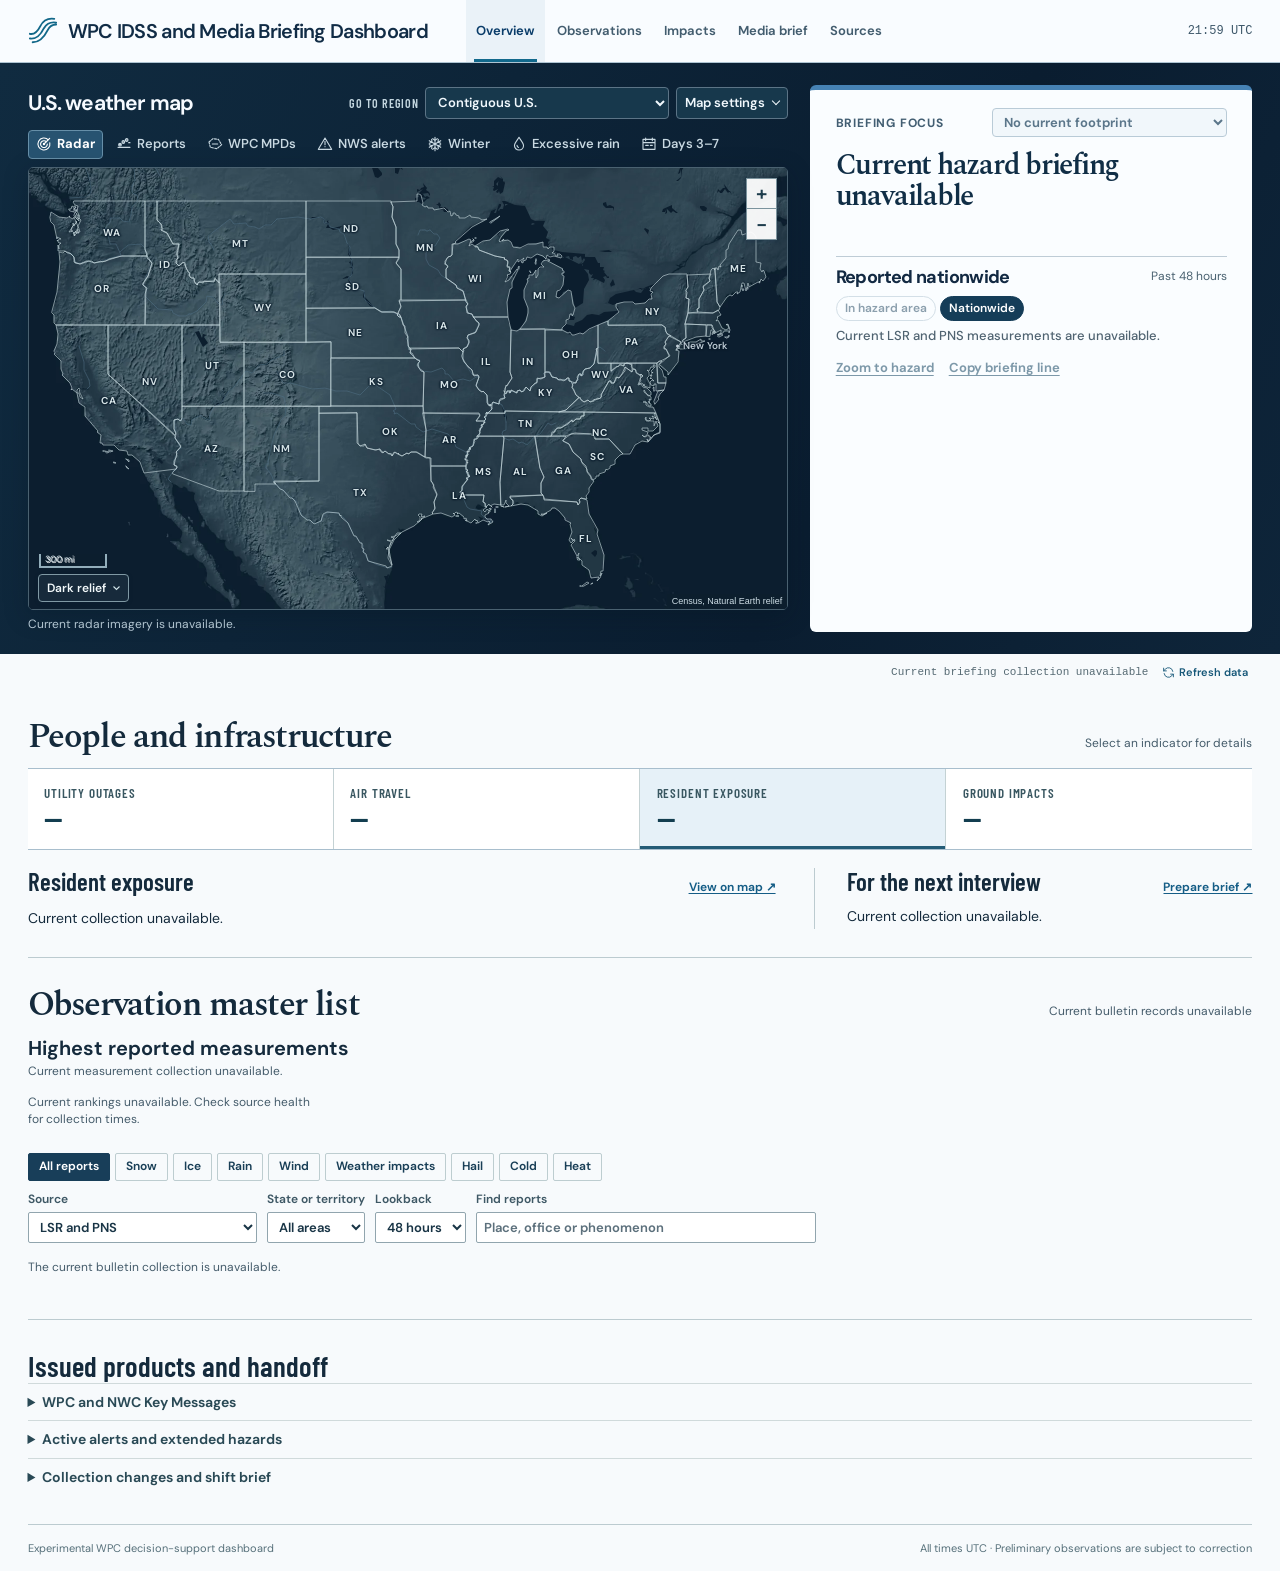
==== index.html @ 6676ca05 "Pair the hazard map with a source-linked population and observation briefing" ====
<!doctype html>
<html lang="en">
<head>
  <meta charset="utf-8">
  <meta name="viewport" content="width=device-width, initial-scale=1">
  <meta name="theme-color" content="#112b43">
  <meta name="description" content="Weather maps, measured extremes, resident exposure and public impacts for WPC decision support and media briefings.">
  <title>WPC IDSS and Media Briefing Dashboard</title>
  <link rel="icon" href="./assets/mark.svg" type="image/svg+xml">
  <link rel="stylesheet" href="./assets/leaflet/leaflet.css">
  <link rel="stylesheet" href="./assets/command-map.css">
  <link rel="stylesheet" href="./assets/outage-layer.css">
  <link rel="stylesheet" href="./assets/briefing.css">
  <link rel="stylesheet" href="./assets/focus-desk.css">
  <script defer src="./assets/leaflet/leaflet.js"></script>
  <script type="module" src="./assets/briefing.js"></script>
</head>
<body>
<a class="skip" href="#main">Skip to data</a>
<svg class="symbols" xmlns="http://www.w3.org/2000/svg" aria-hidden="true"><defs>
  <symbol id="i-mark" viewBox="0 0 32 32"><path d="M2 19c5 1 8-2 11-8 3-6 8-9 15-8M2 24c7 1 11-3 15-11 3-5 7-7 13-6M5 28c7 0 12-5 16-13 2-4 5-6 9-6"/></symbol>
  <symbol id="i-radar" viewBox="0 0 24 24"><path d="M18.5 5.9a9 9 0 1 0 2.2 4.3M15.7 8.8a5.1 5.1 0 1 0 1.3 3.3M12 12l8.5-8.5"/><circle cx="12" cy="12" r="1"/></symbol>
  <symbol id="i-observe" viewBox="0 0 24 24"><path d="M3 17h18M5 13h2m3-4h2m3-3h2m2 4h2"/><circle cx="6" cy="13" r="2"/><circle cx="11" cy="9" r="2"/><circle cx="16" cy="6" r="2"/></symbol>
  <symbol id="i-alert" viewBox="0 0 24 24"><path d="m12 3 10 17H2zM12 8v5m0 3h.01"/></symbol>
  <symbol id="i-mpd" viewBox="0 0 24 24"><path d="m3 9 6-5 8 1 5 8-7 6-10-2z" stroke-dasharray="3 2"/><path d="M8 12h8"/></symbol>
  <symbol id="i-snow" viewBox="0 0 24 24"><path d="M12 2v20M3.4 7l17.2 10M3.4 17 20.6 7m-12-3 3.4 3 3.4-3m-6.8 16 3.4-3 3.4 3M3.5 11l4.1-1.5L7 5m10 14-.6-4.5 4.1-1.5M7 19l.6-4.5L3.5 13M20.5 11l-4.1-1.5L17 5"/></symbol>
  <symbol id="i-rain" viewBox="0 0 24 24"><path d="M12 2c1.8 3.4 6.8 8.5 6.8 12.3a6.8 6.8 0 1 1-13.6 0C5.2 10.5 10.2 5.4 12 2zM9 14c0 1.6 1 2.8 2.4 3.2"/></symbol>
  <symbol id="i-ice" viewBox="0 0 24 24"><path d="m12 2 8 5v10l-8 5-8-5V7zM4 7l8 5 8-5m-8 5v10"/></symbol>
  <symbol id="i-hail" viewBox="0 0 24 24"><path d="m12 2 5 6-5 6-5-6zm-7 12 3 4-3 4-3-4zm12 0 3 4-3 4-3-4z"/></symbol>
  <symbol id="i-cold" viewBox="0 0 24 24"><path d="M10 4a2 2 0 0 1 4 0v10a5 5 0 1 1-4 0zm2 7v6m4-11h4"/></symbol>
  <symbol id="i-heat" viewBox="0 0 24 24"><circle cx="12" cy="12" r="4"/><path d="M12 2v3m0 14v3M2 12h3m14 0h3M5 5l2 2m10 10 2 2M5 19l2-2M17 7l2-2"/></symbol>
  <symbol id="i-wind" viewBox="0 0 24 24"><path d="M2 8h12a3 3 0 1 0-3-3M2 12h16a3 3 0 1 0 0-6M3 16h8a3 3 0 1 1-3 3"/></symbol>
  <symbol id="i-outlook" viewBox="0 0 24 24"><path d="M3 5h18v15H3zM7 3v4m10-4v4M3 10h18m-14 4h4m3 0h3"/></symbol>
  <symbol id="i-power" viewBox="0 0 24 24"><path d="m13.5 2-9 12h6l-1 8 10-13h-6z"/></symbol>
  <symbol id="i-plane" viewBox="0 0 24 24"><path d="m21 3-1-.1a3 3 0 0 0-2.3 1l-4.3 4.4-8-2.5-1.7 1.7 7.2 4.2-4.4 4.9-3.2-.6-1 1 4.6 2.2L9 23l1.1-1.1-.8-3.5 5.1-4.2 4.2 7.2 1.7-1.7-2.6-8.2 4.2-4.3c1.3-1.4 1.6-3.2-.9-4.2Z"/></symbol>
  <symbol id="i-people" viewBox="0 0 24 24"><circle cx="9" cy="7" r="3"/><path d="M2 20v-2a7 7 0 0 1 14 0v2m-1-15a3 3 0 0 1 0 6m3 3a5.5 5.5 0 0 1 4 5v1"/></symbol>
  <symbol id="i-ground" viewBox="0 0 24 24"><path d="M2 17q3-3 6 0t6 0q3-3 6 0m-18 4q3-3 6 0t6 0q3-3 6 0m-9-7V3h5m-5 4h3m-3 4h3"/></symbol>
  <symbol id="i-refresh" viewBox="0 0 24 24"><path d="M20 10a8 8 0 0 0-14-4L3 9m0-5v5h5M4 14a8 8 0 0 0 14 4l3-3m0 5v-5h-5"/></symbol>
  <symbol id="i-arrow" viewBox="0 0 24 24"><path d="M3 12h16m-6-6 6 6-6 6"/></symbol>
</defs></svg>
<header class="mast"><div class="mast-inner">
  <h1 class="brand"><a href="#board"><svg aria-hidden="true"><use href="#i-mark"/></svg><span>WPC IDSS and Media Briefing Dashboard</span></a></h1>
  <nav aria-label="Dashboard"><a href="#board" data-nav="board">Overview</a><a href="#observations" data-nav="observations">Observations</a><a href="#impacts" data-nav="impacts">Impacts</a><a href="#brief" data-nav="brief">Media brief</a><a href="#sources" data-nav="sources">Sources</a></nav>
  <span id="clock" class="utc-clock" aria-label="Current UTC time">UTC</span>
</div></header>
<main id="main" tabindex="-1">
<div id="board-view">
  <div class="map-spread" id="weather-spread">
    <section class="focus-intro" aria-labelledby="focus-headline">
      <div class="focus-toolbar"><label for="focus-product">Briefing focus</label><select id="focus-product" disabled><option>Loading hazards…</option></select></div>
      <h2 id="focus-headline">Loading the weather briefing…</h2>
      <div id="focus-population"></div>
      <div id="focus-states"></div>
      <p id="focus-glance"></p>
      <p id="focus-validity" hidden></p>
      <div class="focus-attribution"><span id="focus-source"></span><time id="focus-asof"></time></div>
    </section>
    <section class="atlas-column" id="map-stage" aria-labelledby="map-heading">
      <div class="map-toolbar"><h2 id="map-heading">U.S. weather map</h2>
        <div class="map-actions">
        <label class="region-field"><span>Go to region</span><select id="region"><option value="CONUS">Contiguous U.S.</option><option value="WEST">West</option><option value="CENTRAL">Central</option><option value="EAST">East</option><option value="AK">Alaska</option><option value="HI">Hawaiʻi</option><option value="PR">Puerto Rico</option></select></label>
          <details class="map-settings" id="map-settings"><summary>Map settings</summary><div class="map-settings-body">
            <div class="product-bar"><label for="product">Display</label><select id="product">
        <option value="radar">Weather radar reflectivity</option><option value="observations">NWS LSR and PNS reports</option><option value="mpd">WPC Mesoscale Precipitation Discussions</option><option value="alerts">NWS watches, warnings and advisories</option><option value="winter">Winter hazards and forecasts</option>
        <optgroup label="Excessive rainfall outlook"><option value="ero1">Day 1 excessive rainfall</option><option value="ero2">Day 2 excessive rainfall</option><option value="ero3">Day 3 excessive rainfall</option><option value="ero4">Day 4 excessive rainfall</option><option value="ero5">Day 5 excessive rainfall</option></optgroup>
        <option value="outlook">Days 3–7 hazards</option><optgroup label="Community impacts"><option value="power">Utility outages</option><option value="aviation">Air travel</option><option value="exposure">Residents exposed</option><option value="ground">Ground impacts and river flooding</option></optgroup>
      </select></div>
      <fieldset class="overlays"><legend>Overlays</legend>
        <label><input id="show-reports" type="checkbox" checked> Report locations</label>
        <label><input id="show-mpds" type="checkbox" checked> Active discussions</label>
        <label><input id="show-alerts" type="checkbox"> NWS alerts</label>
        <label><input id="show-radar" type="checkbox"> Reflectivity</label>
        <label><input id="show-counties" type="checkbox"> County lines</label>
      </fieldset>
          </div></details>
        </div>
      </div>
      <div class="map-products">
      <div class="layer-picks" role="group" aria-label="Weather map display">
        <button type="button" data-product="radar" aria-pressed="true"><svg><use href="#i-radar"/></svg>Radar</button>
        <button type="button" data-product="observations" aria-pressed="false"><svg><use href="#i-observe"/></svg>Reports</button>
        <button type="button" data-product="mpd" aria-pressed="false"><svg><use href="#i-mpd"/></svg>WPC MPDs</button>
        <button type="button" data-product="alerts" aria-pressed="false"><svg><use href="#i-alert"/></svg>NWS alerts</button>
        <button type="button" data-product="winter" aria-pressed="false"><svg><use href="#i-snow"/></svg>Winter</button>
        <button type="button" data-product="ero1" aria-pressed="false"><svg><use href="#i-rain"/></svg>Excessive rain</button>
        <button type="button" data-product="outlook" aria-pressed="false"><svg><use href="#i-outlook"/></svg>Days 3–7</button>
      </div>
      </div>
      <label id="power-control" class="subcontrol" hidden>Outage geography<select id="map-power-level"><option value="auto">Auto · states to counties</option><option value="state">States</option><option value="county">Counties</option></select></label>
      <label id="winter-control" class="subcontrol" hidden>Winter product<select id="winter-layer"></select></label>
      <label id="observation-control" class="subcontrol" hidden>Report type<select id="map-observation"><option value="all">All reports</option><option value="snow">Snow</option><option value="ice">Ice accretion</option><option value="rain">Rain</option><option value="wind">Wind</option><option value="effect">Weather impacts</option><option value="hail">Hail</option><option value="cold">Cold</option><option value="heat">Heat</option></select></label>
      <div class="map-frame"><div id="atlas" class="geo-map" aria-label="Interactive weather and impact map"></div><div class="map-zoom" role="group" aria-label="Map zoom"><button type="button" id="zoom-in" aria-label="Zoom in">+</button><button type="button" id="zoom-out" aria-label="Zoom out">−</button></div></div>
      <div class="map-reading"><span id="map-focus-key" hidden></span><span id="map-phase" role="status"></span></div>
      <div id="radar-controls" class="subcontrol" hidden><label for="radar-frame">Radar time</label><select id="radar-frame"></select><button type="button" id="radar-loop" aria-pressed="false">Play loop</button></div>
      <div id="map-legend" class="legend" aria-label="Map legend"></div><p id="map-foot" class="map-foot">Loading geographic layers…</p>
      <div id="map-notice" class="map-notice" role="status"></div>
      <div id="map-detail" class="map-detail" hidden></div>
    </section>
    <section class="focus-observed" aria-labelledby="focus-evidence-title">
      <div class="focus-report-heading"><h3 id="focus-evidence-title">Measured weather</h3><span id="focus-window">Past 48 hours</span></div>
      <div class="focus-scopes" role="group" aria-label="Geographic scope of measured reports">
        <button type="button" data-focus-scope="local" aria-pressed="true">In hazard area</button>
        <button type="button" data-focus-scope="national" aria-pressed="false">Nationwide</button>
      </div>
      <p id="focus-report-note" class="focus-report-note"></p>
      <div id="focus-reports"><p>Loading observations…</p></div>
      <div class="focus-actions"><button type="button" id="focus-fit" disabled>Zoom to hazard</button><button type="button" id="focus-copy" disabled>Copy briefing line</button></div>
      <p id="focus-feedback" role="status"></p>
    </section>
  </div>
  <div class="collection-line"><span id="sync-status" role="status">Loading collection</span><button type="button" id="refresh"><svg aria-hidden="true"><use href="#i-refresh"/></svg>Refresh data</button></div>
  <section class="paper" id="impacts" aria-labelledby="impact-heading">
    <div class="section-title big-title"><h2 id="impact-heading">People and infrastructure</h2><span class="caption">Select an indicator for details</span></div>
    <div id="impact-metrics" class="impact-wire" aria-label="Public impact indicators">
      <button type="button" class="metric" data-impact-layer="power"><span class="metric-label">Utility outages</span><strong>—</strong></button>
      <button type="button" class="metric" data-impact-layer="aviation"><span class="metric-label">Air travel</span><strong>—</strong></button>
      <button type="button" class="metric" data-impact-layer="exposure"><span class="metric-label">Resident exposure</span><strong>—</strong></button>
      <button type="button" class="metric" data-impact-layer="ground"><span class="metric-label">Ground impacts</span><strong>—</strong></button>
    </div>
    <div class="impact-spread">
      <div class="impact-detail">
        <section data-impact-pane="exposure"><div class="subhead"><h3>Resident exposure</h3><button data-map-product="exposure" type="button">View on map ↗</button></div><div id="exposure-panel"></div></section>
        <section data-impact-pane="power" hidden><div class="subhead"><h3>Utility outages</h3><button data-map-product="power" type="button">View on map ↗</button></div><div id="power-panel"></div></section>
        <section data-impact-pane="aviation" hidden><div class="subhead"><h3>Aviation disruption</h3><button data-map-product="aviation" type="button">View on map ↗</button></div><div id="aviation-panel"></div></section>
        <section data-impact-pane="ground" hidden><div class="subhead"><h3>Ground impacts and river observations</h3><button data-map-product="ground" type="button">View on map ↗</button></div><div id="ground-panel"></div></section>
      </div>
      <aside class="briefing-notes"><div class="subhead"><h3>For the next interview</h3><a href="#brief">Prepare brief ↗</a></div><div id="priorities"></div></aside>
    </div>
  </section>
  <section class="paper" id="observations" aria-labelledby="report-heading">
    <div class="section-title big-title"><h2 id="report-heading">Observation master list</h2><span id="report-summary" class="caption"></span></div>
    <aside class="measures" aria-labelledby="measure-heading">
      <div class="section-title"><h3 id="measure-heading">Highest reported measurements</h3></div>
      <p id="measure-caption" class="caption">Largest reported amounts, past 48 hours.</p>
      <div id="measure-graphics"><p class="empty">Loading NWS observations…</p></div>
    </aside>
    <div id="hazard-tabs" class="hazard-tabs" role="group" aria-label="Filter reports by hazard"></div>
    <div class="report-filters"><label>Source<select id="report-source"><option value="">LSR and PNS</option><option value="LSR">Local Storm Reports</option><option value="PNS">Public Information Statements</option></select></label><label>State or territory<select id="report-state"><option value="">All areas</option></select></label><label>Lookback<select id="report-hours"><option value="6">6 hours</option><option value="12">12 hours</option><option value="24">24 hours</option><option value="48" selected>48 hours</option></select></label><label>Find reports<input type="search" id="report-search" placeholder="Place, office or phenomenon"></label></div>
    <section class="report-timing" id="report-timing" aria-label="Reports by observation time" hidden></section>
    <div id="report-table"></div><div class="pager" id="report-pager"></div>
  </section>
  <section class="paper issued" aria-labelledby="issued-heading"><div class="section-title small-title"><h2 id="issued-heading">Issued products and handoff</h2></div>
    <details><summary>WPC and NWC Key Messages</summary><div id="messages-panel" class="bulletins"></div></details>
    <details><summary>Active alerts and extended hazards</summary><label class="catalog-search">Find an issued product<input type="search" id="catalog-search" placeholder="Hazard, state or forecast office"></label><div id="catalog"></div><div class="pager" id="catalog-pager"></div></details>
    <details><summary>Collection changes and shift brief</summary><div id="changes" class="bulletins"></div></details>
  </section>
</div>
<section id="brief-view" class="paper standalone" hidden>
  <div class="section-title big-title"><div><h2>Media brief</h2><p class="caption">A source-linked draft for your area and reporting window.</p></div><div class="actions"><button id="copy" type="button">Copy brief</button><button id="print" type="button" class="solid">Print / PDF</button></div></div>
  <div class="brief-layout"><form id="brief-form"><h3>Brief settings</h3>
    <label>Title<input id="brief-name" maxlength="110" placeholder="National weather briefing"></label><label>States or territories<input id="brief-states" placeholder="All areas, or CA, OR, WA"></label><label>Forecast offices<input id="brief-wfos" placeholder="All offices, or MTR, LOX"></label>
    <label>Hazard<select id="brief-family"><option value="">All hazards</option><option value="flood">Flooding and heavy rain</option><option value="coastal">Coastal hazards</option><option value="winter">Winter weather</option><option value="wind">Wind</option><option value="severe">Severe storms</option><option value="heat">Heat</option><option value="cold">Cold</option><option value="fire">Fire weather</option><option value="tropical">Tropical weather</option><option value="marine">Marine</option><option value="other">Other hazards</option></select></label>
    <label>Population footprint<select id="brief-footprint"><option value="">Automatic for this hazard</option></select></label><label id="brief-band-field" hidden>Risk category<select id="brief-band"></select></label><label>Report lookback (hours)<select id="brief-hours"><option>6</option><option>12</option><option selected>24</option><option>36</option><option>48</option><option>72</option></select></label>
    <button type="submit" class="solid">Generate brief</button><p id="form-error" role="alert"></p>
  </form><article id="brief-output" aria-label="Generated media brief"></article></div><p id="copy-note" role="status"></p>
</section>
<section id="sources-view" class="paper standalone" hidden>
  <div class="section-title big-title"><div><h2>Source health</h2><p class="caption">Compare the time of the product or observation with the collection time.</p></div></div>
  <h3>Maps and observations</h3><div id="weather-source-rows"></div><h3>Public impacts</h3><div id="impact-source-rows"></div><h3>Forecasts and alerts</h3><div id="sources-table"></div><div id="pop-source"></div>
  <p class="reference-links"><a href="https://www.weather.gov/help-map/" rel="noopener" target="_blank">NWS alert color key</a> · <a href="https://www.wpc.ncep.noaa.gov/" rel="noopener" target="_blank">Weather Prediction Center</a> · <a href="https://www.weather.gov/owp/operations" rel="noopener" target="_blank">National Water Center</a></p>
</section>
</main>
<footer><span>Experimental WPC decision-support dashboard</span><span>All times UTC · Preliminary observations are subject to correction</span></footer>
<noscript>This briefing dashboard requires JavaScript. Official forecasts are available at weather.gov and wpc.ncep.noaa.gov.</noscript>
</body></html>
---- assets/leaflet/leaflet.css ----
/* required styles */

.leaflet-pane,
.leaflet-tile,
.leaflet-marker-icon,
.leaflet-marker-shadow,
.leaflet-tile-container,
.leaflet-pane > svg,
.leaflet-pane > canvas,
.leaflet-zoom-box,
.leaflet-image-layer,
.leaflet-layer {
	position: absolute;
	left: 0;
	top: 0;
	}
.leaflet-container {
	overflow: hidden;
	}
.leaflet-tile,
.leaflet-marker-icon,
.leaflet-marker-shadow {
	-webkit-user-select: none;
	   -moz-user-select: none;
	        user-select: none;
	  -webkit-user-drag: none;
	}
/* Prevents IE11 from highlighting tiles in blue */
.leaflet-tile::selection {
	background: transparent;
}
/* Safari renders non-retina tile on retina better with this, but Chrome is worse */
.leaflet-safari .leaflet-tile {
	image-rendering: -webkit-optimize-contrast;
	}
/* hack that prevents hw layers "stretching" when loading new tiles */
.leaflet-safari .leaflet-tile-container {
	width: 1600px;
	height: 1600px;
	-webkit-transform-origin: 0 0;
	}
.leaflet-marker-icon,
.leaflet-marker-shadow {
	display: block;
	}
/* .leaflet-container svg: reset svg max-width decleration shipped in Joomla! (joomla.org) 3.x */
/* .leaflet-container img: map is broken in FF if you have max-width: 100% on tiles */
.leaflet-container .leaflet-overlay-pane svg {
	max-width: none !important;
	max-height: none !important;
	}
.leaflet-container .leaflet-marker-pane img,
.leaflet-container .leaflet-shadow-pane img,
.leaflet-container .leaflet-tile-pane img,
.leaflet-container img.leaflet-image-layer,
.leaflet-container .leaflet-tile {
	max-width: none !important;
	max-height: none !important;
	width: auto;
	padding: 0;
	}

.leaflet-container img.leaflet-tile {
	/* See: https://bugs.chromium.org/p/chromium/issues/detail?id=600120 */
	mix-blend-mode: plus-lighter;
}

.leaflet-container.leaflet-touch-zoom {
	-ms-touch-action: pan-x pan-y;
	touch-action: pan-x pan-y;
	}
.leaflet-container.leaflet-touch-drag {
	-ms-touch-action: pinch-zoom;
	/* Fallback for FF which doesn't support pinch-zoom */
	touch-action: none;
	touch-action: pinch-zoom;
}
.leaflet-container.leaflet-touch-drag.leaflet-touch-zoom {
	-ms-touch-action: none;
	touch-action: none;
}
.leaflet-container {
	-webkit-tap-highlight-color: transparent;
}
.leaflet-container a {
	-webkit-tap-highlight-color: rgba(51, 181, 229, 0.4);
}
.leaflet-tile {
	filter: inherit;
	visibility: hidden;
	}
.leaflet-tile-loaded {
	visibility: inherit;
	}
.leaflet-zoom-box {
	width: 0;
	height: 0;
	-moz-box-sizing: border-box;
	     box-sizing: border-box;
	z-index: 800;
	}
/* workaround for https://bugzilla.mozilla.org/show_bug.cgi?id=888319 */
.leaflet-overlay-pane svg {
	-moz-user-select: none;
	}

.leaflet-pane         { z-index: 400; }

.leaflet-tile-pane    { z-index: 200; }
.leaflet-overlay-pane { z-index: 400; }
.leaflet-shadow-pane  { z-index: 500; }
.leaflet-marker-pane  { z-index: 600; }
.leaflet-tooltip-pane   { z-index: 650; }
.leaflet-popup-pane   { z-index: 700; }

.leaflet-map-pane canvas { z-index: 100; }
.leaflet-map-pane svg    { z-index: 200; }

.leaflet-vml-shape {
	width: 1px;
	height: 1px;
	}
.lvml {
	behavior: url(#default#VML);
	display: inline-block;
	position: absolute;
	}


/* control positioning */

.leaflet-control {
	position: relative;
	z-index: 800;
	pointer-events: visiblePainted; /* IE 9-10 doesn't have auto */
	pointer-events: auto;
	}
.leaflet-top,
.leaflet-bottom {
	position: absolute;
	z-index: 1000;
	pointer-events: none;
	}
.leaflet-top {
	top: 0;
	}
.leaflet-right {
	right: 0;
	}
.leaflet-bottom {
	bottom: 0;
	}
.leaflet-left {
	left: 0;
	}
.leaflet-control {
	float: left;
	clear: both;
	}
.leaflet-right .leaflet-control {
	float: right;
	}
.leaflet-top .leaflet-control {
	margin-top: 10px;
	}
.leaflet-bottom .leaflet-control {
	margin-bottom: 10px;
	}
.leaflet-left .leaflet-control {
	margin-left: 10px;
	}
.leaflet-right .leaflet-control {
	margin-right: 10px;
	}


/* zoom and fade animations */

.leaflet-fade-anim .leaflet-popup {
	opacity: 0;
	-webkit-transition: opacity 0.2s linear;
	   -moz-transition: opacity 0.2s linear;
	        transition: opacity 0.2s linear;
	}
.leaflet-fade-anim .leaflet-map-pane .leaflet-popup {
	opacity: 1;
	}
.leaflet-zoom-animated {
	-webkit-transform-origin: 0 0;
	    -ms-transform-origin: 0 0;
	        transform-origin: 0 0;
	}
svg.leaflet-zoom-animated {
	will-change: transform;
}

.leaflet-zoom-anim .leaflet-zoom-animated {
	-webkit-transition: -webkit-transform 0.25s cubic-bezier(0,0,0.25,1);
	   -moz-transition:    -moz-transform 0.25s cubic-bezier(0,0,0.25,1);
	        transition:         transform 0.25s cubic-bezier(0,0,0.25,1);
	}
.leaflet-zoom-anim .leaflet-tile,
.leaflet-pan-anim .leaflet-tile {
	-webkit-transition: none;
	   -moz-transition: none;
	        transition: none;
	}

.leaflet-zoom-anim .leaflet-zoom-hide {
	visibility: hidden;
	}


/* cursors */

.leaflet-interactive {
	cursor: pointer;
	}
.leaflet-grab {
	cursor: -webkit-grab;
	cursor:    -moz-grab;
	cursor:         grab;
	}
.leaflet-crosshair,
.leaflet-crosshair .leaflet-interactive {
	cursor: crosshair;
	}
.leaflet-popup-pane,
.leaflet-control {
	cursor: auto;
	}
.leaflet-dragging .leaflet-grab,
.leaflet-dragging .leaflet-grab .leaflet-interactive,
.leaflet-dragging .leaflet-marker-draggable {
	cursor: move;
	cursor: -webkit-grabbing;
	cursor:    -moz-grabbing;
	cursor:         grabbing;
	}

/* marker & overlays interactivity */
.leaflet-marker-icon,
.leaflet-marker-shadow,
.leaflet-image-layer,
.leaflet-pane > svg path,
.leaflet-tile-container {
	pointer-events: none;
	}

.leaflet-marker-icon.leaflet-interactive,
.leaflet-image-layer.leaflet-interactive,
.leaflet-pane > svg path.leaflet-interactive,
svg.leaflet-image-layer.leaflet-interactive path {
	pointer-events: visiblePainted; /* IE 9-10 doesn't have auto */
	pointer-events: auto;
	}

/* visual tweaks */

.leaflet-container {
	background: #ddd;
	outline-offset: 1px;
	}
.leaflet-container a {
	color: #0078A8;
	}
.leaflet-zoom-box {
	border: 2px dotted #38f;
	background: rgba(255,255,255,0.5);
	}


/* general typography */
.leaflet-container {
	font-family: "Helvetica Neue", Arial, Helvetica, sans-serif;
	font-size: 12px;
	font-size: 0.75rem;
	line-height: 1.5;
	}


/* general toolbar styles */

.leaflet-bar {
	box-shadow: 0 1px 5px rgba(0,0,0,0.65);
	border-radius: 4px;
	}
.leaflet-bar a {
	background-color: #fff;
	border-bottom: 1px solid #ccc;
	width: 26px;
	height: 26px;
	line-height: 26px;
	display: block;
	text-align: center;
	text-decoration: none;
	color: black;
	}
.leaflet-bar a,
.leaflet-control-layers-toggle {
	background-position: 50% 50%;
	background-repeat: no-repeat;
	display: block;
	}
.leaflet-bar a:hover,
.leaflet-bar a:focus {
	background-color: #f4f4f4;
	}
.leaflet-bar a:first-child {
	border-top-left-radius: 4px;
	border-top-right-radius: 4px;
	}
.leaflet-bar a:last-child {
	border-bottom-left-radius: 4px;
	border-bottom-right-radius: 4px;
	border-bottom: none;
	}
.leaflet-bar a.leaflet-disabled {
	cursor: default;
	background-color: #f4f4f4;
	color: #bbb;
	}

.leaflet-touch .leaflet-bar a {
	width: 30px;
	height: 30px;
	line-height: 30px;
	}
.leaflet-touch .leaflet-bar a:first-child {
	border-top-left-radius: 2px;
	border-top-right-radius: 2px;
	}
.leaflet-touch .leaflet-bar a:last-child {
	border-bottom-left-radius: 2px;
	border-bottom-right-radius: 2px;
	}

/* zoom control */

.leaflet-control-zoom-in,
.leaflet-control-zoom-out {
	font: bold 18px 'Lucida Console', Monaco, monospace;
	text-indent: 1px;
	}

.leaflet-touch .leaflet-control-zoom-in, .leaflet-touch .leaflet-control-zoom-out  {
	font-size: 22px;
	}


/* layers control */

.leaflet-control-layers {
	box-shadow: 0 1px 5px rgba(0,0,0,0.4);
	background: #fff;
	border-radius: 5px;
	}
.leaflet-control-layers-toggle {
	background-image: url(images/layers.png);
	width: 36px;
	height: 36px;
	}
.leaflet-retina .leaflet-control-layers-toggle {
	background-image: url(images/layers-2x.png);
	background-size: 26px 26px;
	}
.leaflet-touch .leaflet-control-layers-toggle {
	width: 44px;
	height: 44px;
	}
.leaflet-control-layers .leaflet-control-layers-list,
.leaflet-control-layers-expanded .leaflet-control-layers-toggle {
	display: none;
	}
.leaflet-control-layers-expanded .leaflet-control-layers-list {
	display: block;
	position: relative;
	}
.leaflet-control-layers-expanded {
	padding: 6px 10px 6px 6px;
	color: #333;
	background: #fff;
	}
.leaflet-control-layers-scrollbar {
	overflow-y: scroll;
	overflow-x: hidden;
	padding-right: 5px;
	}
.leaflet-control-layers-selector {
	margin-top: 2px;
	position: relative;
	top: 1px;
	}
.leaflet-control-layers label {
	display: block;
	font-size: 13px;
	font-size: 1.08333em;
	}
.leaflet-control-layers-separator {
	height: 0;
	border-top: 1px solid #ddd;
	margin: 5px -10px 5px -6px;
	}

/* Default icon URLs */
.leaflet-default-icon-path { /* used only in path-guessing heuristic, see L.Icon.Default */
	background-image: url(images/marker-icon.png);
	}


/* attribution and scale controls */

.leaflet-container .leaflet-control-attribution {
	background: #fff;
	background: rgba(255, 255, 255, 0.8);
	margin: 0;
	}
.leaflet-control-attribution,
.leaflet-control-scale-line {
	padding: 0 5px;
	color: #333;
	line-height: 1.4;
	}
.leaflet-control-attribution a {
	text-decoration: none;
	}
.leaflet-control-attribution a:hover,
.leaflet-control-attribution a:focus {
	text-decoration: underline;
	}
.leaflet-attribution-flag {
	display: inline !important;
	vertical-align: baseline !important;
	width: 1em;
	height: 0.6669em;
	}
.leaflet-left .leaflet-control-scale {
	margin-left: 5px;
	}
.leaflet-bottom .leaflet-control-scale {
	margin-bottom: 5px;
	}
.leaflet-control-scale-line {
	border: 2px solid #777;
	border-top: none;
	line-height: 1.1;
	padding: 2px 5px 1px;
	white-space: nowrap;
	-moz-box-sizing: border-box;
	     box-sizing: border-box;
	background: rgba(255, 255, 255, 0.8);
	text-shadow: 1px 1px #fff;
	}
.leaflet-control-scale-line:not(:first-child) {
	border-top: 2px solid #777;
	border-bottom: none;
	margin-top: -2px;
	}
.leaflet-control-scale-line:not(:first-child):not(:last-child) {
	border-bottom: 2px solid #777;
	}

.leaflet-touch .leaflet-control-attribution,
.leaflet-touch .leaflet-control-layers,
.leaflet-touch .leaflet-bar {
	box-shadow: none;
	}
.leaflet-touch .leaflet-control-layers,
.leaflet-touch .leaflet-bar {
	border: 2px solid rgba(0,0,0,0.2);
	background-clip: padding-box;
	}


/* popup */

.leaflet-popup {
	position: absolute;
	text-align: center;
	margin-bottom: 20px;
	}
.leaflet-popup-content-wrapper {
	padding: 1px;
	text-align: left;
	border-radius: 12px;
	}
.leaflet-popup-content {
	margin: 13px 24px 13px 20px;
	line-height: 1.3;
	font-size: 13px;
	font-size: 1.08333em;
	min-height: 1px;
	}
.leaflet-popup-content p {
	margin: 17px 0;
	margin: 1.3em 0;
	}
.leaflet-popup-tip-container {
	width: 40px;
	height: 20px;
	position: absolute;
	left: 50%;
	margin-top: -1px;
	margin-left: -20px;
	overflow: hidden;
	pointer-events: none;
	}
.leaflet-popup-tip {
	width: 17px;
	height: 17px;
	padding: 1px;

	margin: -10px auto 0;
	pointer-events: auto;

	-webkit-transform: rotate(45deg);
	   -moz-transform: rotate(45deg);
	    -ms-transform: rotate(45deg);
	        transform: rotate(45deg);
	}
.leaflet-popup-content-wrapper,
.leaflet-popup-tip {
	background: white;
	color: #333;
	box-shadow: 0 3px 14px rgba(0,0,0,0.4);
	}
.leaflet-container a.leaflet-popup-close-button {
	position: absolute;
	top: 0;
	right: 0;
	border: none;
	text-align: center;
	width: 24px;
	height: 24px;
	font: 16px/24px Tahoma, Verdana, sans-serif;
	color: #757575;
	text-decoration: none;
	background: transparent;
	}
.leaflet-container a.leaflet-popup-close-button:hover,
.leaflet-container a.leaflet-popup-close-button:focus {
	color: #585858;
	}
.leaflet-popup-scrolled {
	overflow: auto;
	}

.leaflet-oldie .leaflet-popup-content-wrapper {
	-ms-zoom: 1;
	}
.leaflet-oldie .leaflet-popup-tip {
	width: 24px;
	margin: 0 auto;

	-ms-filter: "progid:DXImageTransform.Microsoft.Matrix(M11=0.70710678, M12=0.70710678, M21=-0.70710678, M22=0.70710678)";
	filter: progid:DXImageTransform.Microsoft.Matrix(M11=0.70710678, M12=0.70710678, M21=-0.70710678, M22=0.70710678);
	}

.leaflet-oldie .leaflet-control-zoom,
.leaflet-oldie .leaflet-control-layers,
.leaflet-oldie .leaflet-popup-content-wrapper,
.leaflet-oldie .leaflet-popup-tip {
	border: 1px solid #999;
	}


/* div icon */

.leaflet-div-icon {
	background: #fff;
	border: 1px solid #666;
	}


/* Tooltip */
/* Base styles for the element that has a tooltip */
.leaflet-tooltip {
	position: absolute;
	padding: 6px;
	background-color: #fff;
	border: 1px solid #fff;
	border-radius: 3px;
	color: #222;
	white-space: nowrap;
	-webkit-user-select: none;
	-moz-user-select: none;
	-ms-user-select: none;
	user-select: none;
	pointer-events: none;
	box-shadow: 0 1px 3px rgba(0,0,0,0.4);
	}
.leaflet-tooltip.leaflet-interactive {
	cursor: pointer;
	pointer-events: auto;
	}
.leaflet-tooltip-top:before,
.leaflet-tooltip-bottom:before,
.leaflet-tooltip-left:before,
.leaflet-tooltip-right:before {
	position: absolute;
	pointer-events: none;
	border: 6px solid transparent;
	background: transparent;
	content: "";
	}

/* Directions */

.leaflet-tooltip-bottom {
	margin-top: 6px;
}
.leaflet-tooltip-top {
	margin-top: -6px;
}
.leaflet-tooltip-bottom:before,
.leaflet-tooltip-top:before {
	left: 50%;
	margin-left: -6px;
	}
.leaflet-tooltip-top:before {
	bottom: 0;
	margin-bottom: -12px;
	border-top-color: #fff;
	}
.leaflet-tooltip-bottom:before {
	top: 0;
	margin-top: -12px;
	margin-left: -6px;
	border-bottom-color: #fff;
	}
.leaflet-tooltip-left {
	margin-left: -6px;
}
.leaflet-tooltip-right {
	margin-left: 6px;
}
.leaflet-tooltip-left:before,
.leaflet-tooltip-right:before {
	top: 50%;
	margin-top: -6px;
	}
.leaflet-tooltip-left:before {
	right: 0;
	margin-right: -12px;
	border-left-color: #fff;
	}
.leaflet-tooltip-right:before {
	left: 0;
	margin-left: -12px;
	border-right-color: #fff;
	}

/* Printing */

@media print {
	/* Prevent printers from removing background-images of controls. */
	.leaflet-control {
		-webkit-print-color-adjust: exact;
		print-color-adjust: exact;
		}
	}
---- assets/command-map.css ----
.idss-map.leaflet-container{isolation:isolate;width:100%;height:100%;min-height:320px;background:#BCD5DE;color:#152F43;font:13px/1.35 "DM Sans",Arial,sans-serif;position:relative;z-index:0;overflow:hidden}
.idss-map.leaflet-container:focus-visible{outline:3px solid #174E72;outline-offset:-3px}
.idss-map .leaflet-pane img{box-shadow:none;border:0;padding:0;margin:0}
.idss-map .idss-usgs-tiles{filter:saturate(.65) contrast(.95) brightness(1.045)}
.idss-map .idss-reference-backdrop{filter:saturate(.59) contrast(.90) brightness(1.05);mask-image:linear-gradient(0deg,transparent,#000 5%,#000 95%,transparent),linear-gradient(90deg,transparent,#000 4%,#000 96%,transparent);mask-composite:intersect}
.idss-map .leaflet-control-zoom{border:1px solid #8598A2;border-radius:6px;box-shadow:0 2px 8px #27374732;overflow:hidden;margin:12px}
.idss-map .leaflet-control-zoom a{background:#FAFCFB;color:#20384C;font-family:Arial,sans-serif;font-weight:500;line-height:30px;height:30px;width:30px;text-decoration:none}
.idss-map .leaflet-control-zoom a:hover,.idss-map .leaflet-control-zoom a:focus-visible{background:#E6F1F2;color:#0C4865}
.idss-map .leaflet-control-attribution{font:9px/1.45 Arial,sans-serif;background:#fffE;color:#334954;padding:1px 5px;max-width:85vw}
.idss-map .leaflet-control-attribution a{color:#3A586F;text-decoration:none}
.idss-map .leaflet-control-scale{margin-bottom:6px;margin-left:10px}
.idss-map .leaflet-control-scale-line{background:#FCFCFAE8;color:#233D4D;border-color:#395360;font-size:9px;padding:1px 4px}
.idss-map .idss-state-label,.idss-map .idss-city-label{background:none;border:0;margin:0}
.idss-state-label span,.idss-city-label span{position:absolute;transform:translate(-50%,-50%);white-space:nowrap;font:700 10px/1 "DM Sans",Arial,sans-serif;letter-spacing:.05em;color:#314854;text-shadow:0 1px 1px white,1px 0 1px white,0 -1px 1px white,-1px 0 1px white;pointer-events:none}
.idss-city-label span{font-weight:500;letter-spacing:0;font-size:10px}
.idss-marker{background:none;border:0}
.idss-glyph{isolation:isolate;position:relative;display:block;width:22px;height:22px;overflow:visible;cursor:pointer;font:700 10px/1.2 Arial,sans-serif}
.idss-glyph-shape{position:absolute;inset:0;display:grid;place-items:center;border:1.5px solid #fff;border-radius:50%;background:var(--glyph-color);box-shadow:0 0 0 .75px #263E4DAA,0 1px 4px #12313C46;color:#fff}
.idss-glyph-shape svg{display:block;width:15px;height:15px;fill:none;pointer-events:none}
.idss-glyph[data-category=ice] .idss-glyph-shape,.idss-glyph[data-category=impact] .idss-glyph-shape{border-radius:5px}
.idss-glyph-count{pointer-events:none;position:absolute;top:-4px;left:15px;min-width:12px;box-sizing:border-box;padding:1px 3px;border:1px solid #E5ECEB;border-radius:3px;background:#193448;color:#fff;text-align:center;white-space:nowrap;font:700 8px/1.25 Arial,sans-serif}
.idss-marker:hover,.idss-marker:focus{z-index:6000!important;outline:none}
.idss-marker:hover .idss-glyph-shape,.idss-marker:focus-visible .idss-glyph-shape{box-shadow:0 0 0 2px #0D2D45,0 1px 6px #082237AA;transform:scale(1.12)}
.idss-map .idss-geo-tooltip.leaflet-tooltip{background:#142B3D;color:#fff;border:1px solid #60788B;border-radius:6px;padding:9px 12px;box-shadow:0 3px 12px #10253540;white-space:normal;max-width:260px;min-width:135px;pointer-events:none}
.idss-map .idss-geo-tooltip.leaflet-tooltip-top:before{border-top-color:#142B3D}
.idss-map .idss-geo-tooltip.leaflet-tooltip-bottom:before{border-bottom-color:#142B3D}
.idss-map .idss-geo-popup .leaflet-popup-content-wrapper{background:#fff;color:#142E41;border-radius:8px;box-shadow:0 5px 19px #142A3C40}
.idss-map .idss-geo-popup .leaflet-popup-content{margin:13px 20px 14px 14px;font:12px/1.4 "DM Sans",Arial,sans-serif}
.idss-detail-content{display:grid;gap:3px;text-align:left;line-height:1.35;white-space:normal;overflow-wrap:anywhere}
.idss-detail-type{font:700 9px/1.3 Arial,sans-serif;letter-spacing:.085em;text-transform:uppercase;opacity:.82}
.idss-detail-title{font-size:14px;line-height:1.24;display:block;color:inherit}
.idss-detail-line{font-size:11px;display:block;color:inherit}
.idss-detail-source{justify-self:start;display:block;margin-top:4px;color:#125C83!important;font-weight:700;text-decoration:underline}
.idss-nearby-list{display:grid;gap:3px;margin-top:7px}
.idss-nearby-list button{background:#EDF3F4;border:1px solid #B8C9CD;text-align:left;font-family:inherit;font-size:11px;line-height:1.3;color:#123D55;padding:4px 6px;border-radius:4px;cursor:pointer}
@media(max-width:650px){.idss-map.leaflet-container{min-height:315px}.idss-map .leaflet-control-zoom a{width:36px;height:36px;line-height:36px}.idss-map .leaflet-control-attribution{max-width:72vw;font-size:8px}.idss-map .leaflet-control-zoom{margin:8px}}
/* Base cartography is styled separately from every meteorological layer. */
.idss-map[data-basemap=dark]{background:#0c1e2e}
.idss-map .idss-relief-backdrop{mask-image:linear-gradient(0deg,transparent,#000 2%,#000 98%,transparent),linear-gradient(90deg,transparent,#000 2%,#000 98%,transparent);mask-composite:intersect}
.idss-map[data-basemap=dark] .leaflet-tile-pane{mix-blend-mode:screen}
.idss-map[data-basemap=dark] .idss-usgs-tiles{filter:grayscale(1) invert(1) contrast(1.45) brightness(.68);opacity:.65}
.idss-map .idss-base-switch{margin:0 0 7px 9px}
.idss-map .idss-base-switch select{appearance:none;color:#18374b;background:#f7fbfc url("data:image/svg+xml,%3Csvg xmlns='http://www.w3.org/2000/svg' viewBox='0 0 12 8'%3E%3Cpath d='m2 2 4 4 4-4' fill='none' stroke='%233e5e70' stroke-width='1.5'/%3E%3C/svg%3E") no-repeat right 7px center/9px 6px;border:1px solid #8ba4b1;border-radius:4px;padding:5px 20px 5px 8px;font:600 12px/1.2 "DM Sans",Arial,sans-serif;min-height:28px;cursor:pointer;box-shadow:0 1px 4px #08223830}
.idss-map[data-basemap=dark] .idss-base-switch select{color:#f2f8fa;border-color:#8099a4;background-color:#182c3cea;background-image:url("data:image/svg+xml,%3Csvg xmlns='http://www.w3.org/2000/svg' viewBox='0 0 12 8'%3E%3Cpath d='m2 2 4 4 4-4' fill='none' stroke='%23d0e3e8' stroke-width='1.5'/%3E%3C/svg%3E")}
.idss-map .idss-base-switch select:focus-visible{outline:2px solid #75bfe6;outline-offset:2px}
.idss-map[data-basemap=dark] .leaflet-control-attribution{color:#c2d5df;background:#0d1f2ee8}
.idss-map[data-basemap=dark] .leaflet-control-attribution a{color:#cfdee7}
.idss-map[data-basemap=dark] .leaflet-control-scale-line{color:#d0dfe7;border-color:#93aebb;background:#0d1f2ed9}
.idss-map[data-basemap=dark] .idss-state-label span{color:#d5e2e5;text-shadow:0 1px 2px #081b2b,1px 0 2px #081b2b,-1px 0 2px #081b2b;font-size:10px;letter-spacing:.1em}
.idss-map .idss-city-label span{transform:translate(4px,-50%);font-weight:550}
.idss-map .idss-city-label span:before{position:absolute;left:-7px;top:50%;width:3px;height:3px;border-radius:50%;background:currentColor;content:"";transform:translateY(-50%)}
.idss-map[data-basemap=dark] .idss-city-label span{color:#c2cfd8;text-shadow:0 1px 2px #0b1c2b,1px 0 2px #0b1c2b,-1px 0 2px #0b1c2b}
.idss-map[data-briefing-focus=true] .idss-glyph-shape{inset:2px;border-width:1px}
.idss-map[data-briefing-focus=true] .idss-glyph-shape svg{width:12px;height:12px}
.idss-map[data-briefing-focus=true] .idss-glyph-count{left:15px;top:-2px}
.idss-labeled-point{background:transparent;border:0}
.idss-report-label{position:relative;display:block;pointer-events:none}
.idss-report-label:before{content:"";position:absolute;top:-4px;left:-4px;width:6px;height:6px;background:var(--report-ink);border:1.5px solid white;border-radius:50%;box-shadow:0 0 0 2px #102a38}
.idss-report-label-box{position:absolute;left:var(--callout-x);top:var(--callout-y);width:max-content;max-width:var(--callout-width);box-sizing:border-box;padding:4px 8px 5px;border:1px solid #7d99a7;border-left:3px solid var(--report-ink);border-radius:3px;background:#f6fbfcee;color:#152f43;box-shadow:0 2px 6px #051c3770;pointer-events:auto;cursor:pointer}
.idss-map[data-basemap=dark] .idss-report-label-box{background:#102739f2;color:#fff;border-color:#829ca9;border-left-color:var(--report-ink)}
.idss-report-label-box strong,.idss-report-label-box small{display:block;white-space:nowrap;overflow:hidden;text-overflow:ellipsis}
.idss-report-label-box strong{font:700 13px/1.24 "DM Sans",Arial,sans-serif}
.idss-report-label-box small{font:500 10px/1.25 "DM Sans",Arial,sans-serif;margin-top:1px}
.idss-map .idss-labeled-point:focus-visible .idss-report-label-box,.idss-report-label-box:hover{outline:2px solid #93d6ee;outline-offset:1px}
@media(max-width:650px){.idss-map .idss-base-switch select{min-height:27px}.idss-map .idss-base-switch{margin-left:6px;margin-bottom:3px}.idss-report-label-box strong{font-size:12px}.idss-report-label-box{padding:4px 6px}}
.idss-hazard-anchor{pointer-events:none;background:transparent;border:0}
.idss-hazard-name{box-sizing:border-box;display:block;position:absolute;bottom:6px;padding:3px 6px 3px 8px;border:1px solid #80949d;border-left:4px solid var(--hazard-color);background:#f9fcfded;box-shadow:0 1px 3px #102c3960;color:#17374c;text-align:left;white-space:nowrap;text-overflow:ellipsis;overflow:hidden;font:650 11px/1.24 "DM Sans",Arial,sans-serif}
.idss-map[data-basemap=dark] .idss-hazard-name{border-color:#809ba8;border-left-color:var(--hazard-color);background:#11273aef;color:#eef7fa}
.idss-report-label-box .idss-label-scope{display:block;margin-bottom:1px;font:600 9px/1.15 "DM Sans",Arial,sans-serif;letter-spacing:.035em;color:#405f72}
.idss-map[data-basemap=dark] .idss-label-scope{color:#b9d2de}
---- assets/outage-layer.css ----
.wpc-outage-tip.leaflet-tooltip,.wpc-outage-pop .leaflet-popup-content-wrapper,.wpc-outage-pop .leaflet-popup-tip,.wpc-outage-key{color:#172e3c;background:#fff;border-radius:5px}
.wpc-outage-tip.leaflet-tooltip{padding:9px 12px;border:1px solid #9dabb3;box-shadow:0 2px 10px #0a243127;white-space:normal}
.wpc-outage-pop .leaflet-popup-content{margin:15px 20px 14px 16px}
.wpc-outage-card,.wpc-outage-key{font:12px/1.35 "DM Sans","Segoe UI",Arial,sans-serif}
.wpc-outage-card{display:grid;gap:4px;min-width:145px;max-width:248px}
.wpc-outage-title{font-weight:750;font-size:14px;color:#16364a}
.wpc-outage-value{font-weight:700;color:#4e3923}
.wpc-outage-time,.wpc-outage-meta{font-size:11px;color:#475e6d;line-height:1.35}
.wpc-outage-card .wpc-outage-credit{justify-self:start;font-weight:600;font-size:11px;color:#165d83;text-decoration:underline}
.wpc-outage-drill{justify-self:start;cursor:pointer;min-height:32px;padding:3px 9px;border:1px solid #afc0ca;background:#f0f5f7;border-radius:3px;color:#15455d;font:inherit;font-weight:650}
.wpc-outage-key{max-width:min(350px,74vw);padding:8px 10px;box-shadow:0 1px 5px #0b263237;border:1px solid #aab9c1}
.wpc-outage-keyhead{display:flex;align-items:center;justify-content:space-between;gap:8px}
.wpc-outage-keyhead select{font:inherit;color:#213946;min-height:25px}
.wpc-outage-bins{display:flex;flex-wrap:wrap;gap:3px 8px;margin-top:4px}
.wpc-outage-bins span{display:inline-flex;align-items:center;gap:3px;font-size:10px}
.wpc-outage-bins i{display:inline-block;width:12px;height:8px;border:1px solid #52667366}
---- assets/briefing.css ----
@font-face{font-family:"DM Sans";src:url("./dm-sans.woff2") format("woff2");font-weight:100 1000;font-display:swap}
@font-face{font-family:"Barlow Condensed";src:url("./barlow.woff2") format("woff2");font-weight:600;font-display:swap}
:root{color-scheme:light;--ink:#162c3d;--muted:#4b6370;--navy:#112b43;--nav:#183e59;--action:#155d86;--rule:#bccbd0;--pale:#eaf1f1;--paper:#fdfdf9;--gutter:clamp(12px,2.15vw,38px);--body:"DM Sans",Arial,sans-serif;--narrow:"Barlow Condensed","Arial Narrow",Arial,sans-serif;--mono:ui-monospace,Consolas,monospace}
*,*::before,*::after{box-sizing:border-box}html{scroll-behavior:smooth;scroll-padding-top:12px}body{margin:0;background:var(--paper);color:var(--ink);font:14px/1.48 var(--body)}h1,h2,h3,h4,p,figure,fieldset{margin:0}h2,h3{line-height:1.1;text-wrap:pretty}button,input,select{font:inherit}button,select,summary{cursor:pointer}button,a,input,select{touch-action:manipulation}[hidden]{display:none!important}button{border:1px solid #9eafb9;background:#fff;border-radius:2px;padding:5px 10px;color:#193f57;font-weight:630}button:hover{background:#e9f1f3}button:disabled{opacity:.55;cursor:default}a{color:var(--action);text-underline-offset:.19em;text-decoration-thickness:.07em}a:hover{text-decoration-thickness:.14em}a:focus-visible,button:focus-visible,select:focus-visible,input:focus-visible,summary:focus-visible,[tabindex="0"]:focus-visible{outline:3px solid #d5901d;outline-offset:2px}#main:focus{outline:none}select,input{max-width:100%;min-width:0;color:var(--ink);border:1px solid #91a5ae;border-radius:2px;background-color:white;padding:5px 7px}input::placeholder{color:#5c707c;opacity:1}.symbols{position:absolute;width:0;height:0;overflow:hidden;pointer-events:none}.skip{position:fixed;top:-90px;left:8px;z-index:10000;padding:8px 12px;background:white}.skip:focus{top:8px}
.brand svg,.layer-picks svg,.metric .symbol svg,.collection-line svg,.measure-name svg{display:block;flex:none;width:17px;height:17px;stroke:currentColor;fill:none;stroke-width:1.65;stroke-linecap:round;stroke-linejoin:round}
.mast{background:var(--navy);color:#fff;border-bottom:3px solid #467e97}.mast-inner,main,footer{max-width:1800px;margin-inline:auto}.mast-inner{display:flex;align-items:stretch;min-height:56px;padding-inline:var(--gutter);gap:clamp(18px,3vw,56px)}.brand{align-self:center;font:600 clamp(17px,1.55vw,23px)/1.12 var(--body);letter-spacing:-.035em}.brand a{display:flex;align-items:center;gap:10px;color:white;text-decoration:none}.brand svg{width:30px;height:30px;color:#c1e1ed;stroke-width:2}.mast nav{display:flex;align-items:stretch;gap:2px}.mast nav a{position:relative;display:flex;align-items:center;justify-content:center;white-space:nowrap;padding-inline:10px;color:#d3e2e9;text-decoration:none;font-size:13px;font-weight:630}.mast nav a:hover,.mast nav a[aria-current="page"]{background:#1d4057;color:#fff}.mast nav a[aria-current="page"]::after{position:absolute;content:"";height:2px;background:#a7dce8;inset:auto 8px -2px}.utc-clock{display:flex;align-items:center;margin-left:auto;font:11px/1.2 var(--mono);white-space:nowrap;color:#e2eef3}
main{padding:0 var(--gutter)}.map-spread{display:grid;grid-template-columns:minmax(142px,.47fr) minmax(0,2.65fr) minmax(248px,.88fr);column-gap:clamp(13px,1.45vw,27px);align-items:start;border-bottom:1px solid var(--rule);padding-top:14px;padding-bottom:12px}.layer-rail,.atlas-column,.measures,.paper,.impact-spread>*,.brief-layout>*{min-width:0}.layer-rail{padding:11px 0 0}.layer-rail h2,.overlays legend{font:600 14px/1.1 var(--narrow);text-transform:uppercase;letter-spacing:.10em;color:#425967}.layer-picks{display:grid;gap:2px;margin-block:12px 17px}.layer-picks button{position:relative;display:flex;align-items:center;gap:8px;width:100%;min-height:34px;padding:6px 8px;border:0;border-left:3px solid transparent;border-radius:0;background:transparent;text-align:left;font-size:13px;line-height:1.18;font-weight:570;color:#324b59}.layer-picks button:hover{background:#e7eeee}.layer-picks button[aria-pressed=true]{background:#dfecef;border-left-color:#176289;color:#113c55;font-weight:720}.layer-picks svg{width:17px;height:17px}.overlays{min-width:0;border:0;border-top:1px solid var(--rule);padding:8px 0 0}.overlays legend{padding:0 6px 0 0;font-size:12px}.overlays label{display:flex;align-items:center;gap:6px;min-height:26px;font-size:12px;color:#455e6b}.overlays input{flex:none;margin:0;accent-color:#205b78}
.map-toolbar,.section-title,.subhead,.collection-line,.actions{display:flex;align-items:center;justify-content:space-between;gap:10px}.map-toolbar{min-height:40px;gap:8px}.map-toolbar h2,.measures h2{font:600 clamp(25px,2.05vw,35px)/1 var(--narrow);letter-spacing:-.015em}.region-field{display:flex;align-items:center;gap:5px;font-size:11px;color:var(--muted)}.region-field span,.product-bar>label{font:600 11px var(--narrow);letter-spacing:.08em;text-transform:uppercase}.region-field select{padding:3px 4px;font-size:12px;border-color:#b9c8cd;background:transparent}.product-bar,.subcontrol{display:flex;align-items:center;flex-wrap:wrap;gap:4px 8px;padding:6px 9px;background:#e9eeee;color:#39535f;border-block:1px solid #b8c8cc}.product-bar select,.subcontrol select{padding:2px 4px;font-weight:630;font-size:12px;color:#163c52;border-color:#b1c1c7}.subcontrol{border-top:0;background:#f0f4f3;font-size:12px;font-weight:600}.product-bar #map-phase{margin-left:auto;font:10px/1.2 var(--mono);color:#47626f;overflow-wrap:anywhere}.map-frame{position:relative;background:#d8e5e9}#atlas.geo-map{width:100%;height:clamp(385px,35.5vw,635px);min-height:360px;isolation:isolate;background:#d7e4e8}.map-zoom{position:absolute;z-index:700;right:9px;top:10px;display:grid;box-shadow:0 1px 4px #0b274849}.map-zoom button{display:grid;place-content:center;width:30px;height:30px;font:600 20px/1 var(--body);background:#fffffff1;color:#1d3c4c;border:1px solid #7b939d;border-radius:0;padding:0}.map-zoom button+button{border-top:0}.map-zoom button:hover{background:#e7f2f5}.legend{display:flex;flex-wrap:wrap;gap:4px 12px;padding:7px 0 1px;align-items:center}.legend:empty{display:none}.legend .legend-item{display:inline-flex;align-items:center;gap:4px;font-size:11px;line-height:1.25}.legend i{display:inline-block;width:11px;height:11px;background:var(--swatch,#8a9faa);border:1px solid #74848c;border-radius:1px;flex:none}.legend .circle,.legend .dot{border-radius:50%}.legend .dash{height:6px;background:transparent;border:0;border-top:2px dashed var(--swatch,#661b9e)}.legend .legend-glyph{display:grid;place-items:center;background:var(--swatch);color:var(--glyph-ink);width:15px;height:15px;border-radius:50%;flex:none;border:1px solid #6c7e86}.legend-glyph svg{width:12px;height:12px;fill:none;stroke:currentColor;stroke-width:2;stroke-linecap:round;stroke-linejoin:round}.legend .line,.legend .outline{background:transparent;border:2px solid var(--swatch,#556f7f)}.legend .diamond{width:9px;height:9px;transform:rotate(45deg)}.legend .hatch{background:repeating-linear-gradient(135deg,#70818b 0 1px,#e4ecee 1px 4px)}.map-foot,.map-notice,.map-detail{font-size:12px;color:#415b64;line-height:1.38}.map-foot{padding:6px 0 0}.map-notice:not(:empty){margin-top:5px;color:#624a1e}.map-detail{border-left:3px solid #236580;margin-top:7px;padding:5px 8px;background:#edf3f3;overflow-wrap:anywhere}.map-detail b,.map-detail a{font-weight:640}.map-detail button{float:right;font-size:11px;padding:1px 5px}
.measures{border-left:1px solid var(--rule);padding-left:clamp(12px,1.2vw,23px)}.measures .section-title{min-height:40px}.section-title a,.subhead>a,.subhead button{font-size:12px;font-weight:650;white-space:nowrap}.caption,.empty,.smallprint{font-size:12px;color:var(--muted);line-height:1.45}.measures .caption{margin:3px 0 6px}.measurement{padding:9px 0;border-top:1px solid #c5d2d5}.measure-name{display:flex;align-items:center;gap:6px;color:#193b4e}.measure-name b{font:600 20px/1 var(--narrow)}.measure-name svg{width:17px;height:17px;color:#2f667e}.measure-name small{margin-left:auto;color:#536b76;font:11px var(--mono)}.measurement ol{list-style:none;padding:0;margin:5px 0 2px}.chart-row{display:grid;grid-template-columns:minmax(57px,1.17fr) minmax(42px,1.04fr) auto;align-items:center;gap:7px;padding:3px 0;width:100%;background:transparent;border:0;border-radius:0;font-size:12px;line-height:1.15;text-align:left;color:#2c4b59}.chart-row:hover,.chart-row:focus-visible{background:#e4eef0}.chart-place{white-space:nowrap;overflow:hidden;text-overflow:ellipsis;font-weight:540}.plot-line{display:block;width:100%;height:11px;color:#336d88;overflow:visible}.chart-row strong{min-width:2.4em;text-align:right;font-size:12px;color:#193746;font-variant-numeric:tabular-nums}.chart-provenance{display:block;color:#566f79;font-size:10px;line-height:1.3}.measurement .empty{font-size:12px;line-height:1.4;padding:6px 0 1px}.empty{padding:7px 0}.collection-line{justify-content:flex-end;min-height:31px;color:#566a73;font:11px var(--mono)}.collection-line button{display:inline-flex;align-items:center;gap:4px;border:0;background:transparent;font:600 11px var(--body);color:#175879;padding:4px}.collection-line svg{width:13px;height:13px}
.paper{padding-block:19px 23px;border-bottom:1px solid var(--rule);scroll-margin-top:10px}.big-title{align-items:baseline;margin-bottom:12px}.big-title h2{font:600 clamp(30px,2.75vw,47px)/1 var(--narrow);letter-spacing:-.025em}.small-title h2{font:600 29px var(--narrow)}.impact-wire{display:grid;grid-template-columns:repeat(4,minmax(0,1fr));border-block:1px solid #869da7;background:#edf3f1}.impact-wire .metric{position:relative;min-width:0;display:grid;grid-template-columns:minmax(0,1fr) auto;align-content:start;gap:1px 5px;padding:9px 14px 12px;text-align:left;border:0;border-right:1px solid #c4d2d4;border-radius:0;background:transparent;color:var(--ink)}.impact-wire .metric:last-child{border-right:0}.impact-wire .metric[aria-pressed=true]{background:#dfeaed;box-shadow:inset 0 -3px #245c77}.impact-wire .metric:hover{background:#e0ecec}.metric-label{grid-column:1;grid-row:1;color:#385660;font:600 13px/1.12 var(--narrow);text-transform:uppercase;letter-spacing:.065em}.metric .symbol{grid-column:2;grid-row:1 / 3;color:#4d7281;align-self:start}.metric .symbol svg{width:20px;height:20px}.metric strong{grid-column:1;grid-row:2;color:#133e50;font:600 clamp(27px,2.45vw,40px)/1 var(--narrow);font-variant-numeric:tabular-nums}.metric .context,.gauge-key{grid-column:1 / -1;color:#476069;font-size:12px;line-height:1.35;font-weight:450}.gauge-key{display:flex;flex-wrap:wrap;gap:4px 8px;font-size:10px}.gauge-key i{display:inline-block;width:7px;height:7px;margin-right:3px;border:1px solid #57656d}.flood-major{background:#c3f}.flood-moderate{background:#f00}.flood-minor{background:#f90}.impact-spread{display:grid;grid-template-columns:minmax(0,1.45fr) minmax(265px,.85fr);gap:clamp(17px,3vw,56px);margin-top:18px}.subhead{align-items:baseline;margin-bottom:9px}.subhead h3,.standalone>h3,.brief-layout h3{font:600 25px/1.1 var(--narrow)}.subhead button{padding:2px 0;background:transparent;color:var(--action);border:0;text-decoration:underline;text-underline-offset:.2em}.briefing-notes{border-left:1px solid var(--rule);padding-left:clamp(15px,2.5vw,42px)}.story{padding:6px 0 9px;border-bottom:1px solid #d0dcdd}.story:last-child{border:0}.story b{display:block;font-size:15px;color:#203f4e}.story p{color:#48616a;font-size:13px;margin:2px 0}.story a{font-size:12px;font-weight:600}
.impact-controls,.report-filters{display:flex;align-items:end;flex-wrap:wrap;gap:7px 10px}.impact-field,.report-filters label,.brief-layout label,.catalog-search{display:block;font-size:12px;font-weight:620;color:#3e5865}.impact-field{flex:1;min-width:min(130px,100%)}.impact-field select,.report-filters select,.report-filters input,.brief-layout input,.brief-layout select,.catalog-search input{display:block;margin-top:3px;width:100%;min-width:0;max-width:100%;color:#193546;font-size:13px}.impact-controls{margin-bottom:9px}.impact-field select{text-overflow:ellipsis}.impact-detail>section>div>.impact-field{max-width:220px;margin:7px 0}.impact-summary{display:flex;align-items:baseline;gap:6px;flex-wrap:wrap}.impact-value{font:600 34px/1.15 var(--narrow);color:#173f51}.impact-unit{font-size:14px}.impact-note,.impact-links{font-size:12px;line-height:1.42;color:#506670;margin:5px 0}.impact-links{margin-top:8px}.impact-links a,.flight-totals a{font-weight:610}.impact-detail h4{margin:9px 0 4px;font-size:14px}.impact-more{border-top:1px solid #c6d3d5;margin-top:8px}.impact-more summary{padding:5px 0;font-size:12px;color:var(--action);font-weight:650}.impact-more .scroll-table{max-height:25rem}.impact-ranks{list-style:none;padding:0;margin:3px 0 8px}.impact-rank{display:grid;grid-template-columns:minmax(80px,1fr) minmax(45px,1.6fr) auto;align-items:center;gap:8px;font-size:13px}.rank-bar{height:6px;background:#e0eaeb}.rank-bar i{display:block;height:100%;background:#4b8194}.impact-rank b{min-width:3.4em;text-align:right;font-variant-numeric:tabular-nums}.flight-totals{margin:9px 0;padding:7px 10px;background:#e9f0f0;border-left:3px solid #3d758c}.flight-totals strong,.flight-totals a{display:block;font-size:13px}.use-footprint{font-size:12px}.hazard-tabs{display:flex;flex-wrap:wrap;gap:4px 5px;margin:0 0 10px}.hazard-tabs button{padding:4px 10px;font-size:12px;background:transparent;border-color:#bdcdd0}.hazard-tabs button[aria-pressed=true],.solid{background:var(--nav);border-color:var(--nav);color:#fff}.solid:hover{background:#24536b;color:#fff}.report-filters{margin-bottom:9px}.report-filters label:last-child{min-width:min(100%,180px);flex:1;max-width:340px}
.scroll-table{max-width:100%;overflow:auto}table{width:100%;text-align:left;border-collapse:collapse;font-size:13px;font-variant-numeric:tabular-nums}th,td{border-bottom:1px solid #d0d9db;vertical-align:top;padding:7px 9px}th{background:#e7eeed;color:#385360;white-space:nowrap;font:600 12px var(--narrow);letter-spacing:.06em;text-transform:uppercase}td small,td .meta{display:block;color:#566d76;font-size:11px}.locate{border:0;padding:0;background:transparent;color:var(--action);text-align:left;text-decoration:underline;text-underline-offset:.16em;font-weight:610}.pager{display:flex;align-items:center;justify-content:flex-end;gap:8px;margin-top:7px}.pager span,.pager button{font-size:12px}.pager button{padding:3px 9px}.issued>details{padding:8px 0;border-top:1px solid #d0dadb}.issued>details>summary{font-weight:650;color:#294955}.issued .catalog-search{display:block;max-width:330px;margin:10px 0}.bulletins article{margin-top:8px}.bulletins p,.bulletins a,.bulletins li{font-size:13px}.bulletins article b{display:inline-block;margin-right:4px}.standalone{min-height:55vh;padding-block:25px 35px}.standalone .big-title{margin-bottom:21px}.standalone>h3{margin:19px 0 7px}.brief-layout{display:grid;grid-template-columns:minmax(190px,.47fr) minmax(0,1.4fr);gap:clamp(15px,3vw,55px)}.brief-layout form{border-top:2px solid #416f7e;padding-top:10px}.brief-layout label{margin:9px 0}.brief-layout button{width:100%;margin-top:5px}.brief-layout article{border-left:1px solid var(--rule);padding-left:clamp(15px,3vw,55px)}#brief-output h2{font:600 34px var(--narrow)}#brief-output h3{margin-top:15px}#brief-output ul,#brief-output ol{padding-left:1.4rem;margin:6px 0}#brief-output li,#brief-output p{margin:3px 0}#form-error{color:#912f23;font-size:13px}.reference-links{margin:14px 0}.reference-links a{font-size:13px}footer{display:flex;justify-content:space-between;gap:12px;padding:15px var(--gutter);color:#56707a;font-size:11px}noscript{display:block;padding:10px}
@media(min-width:1500px){.measurement{padding-block:13px}.chart-row{padding-block:4px;font-size:13px}.chart-provenance{font-size:11px}.layer-picks button{min-height:38px}}
@media(max-width:1150px){.mast-inner{gap:13px}.mast nav a{padding-inline:7px}.utc-clock{font-size:10px}.map-spread{grid-template-columns:minmax(125px,.52fr) minmax(0,2.3fr) minmax(211px,.9fr);gap:12px}.layer-picks button{font-size:12px;padding-inline:4px;gap:5px}.measures{padding-left:11px}.chart-row{gap:4px}.section-title a{font-size:11px}#atlas.geo-map{height:clamp(380px,43vw,480px)}}
@media(max-width:930px){.mast-inner{flex-wrap:wrap;gap:0 12px;align-items:center;min-height:54px}.brand{flex:1}.mast nav{order:3;align-self:stretch;flex:0 0 100%;justify-content:flex-start}.mast nav a{min-height:30px;padding-inline:13px}.brand,.utc-clock{padding-top:9px}.map-spread{grid-template-columns:135px minmax(0,1fr);gap:0 12px}.measures{grid-column:1 / -1;border:0;border-top:1px solid var(--rule);padding:7px 0 0;margin-top:10px}.measures .section-title{min-height:26px}.measures .caption{margin:3px 0 6px}#measure-graphics{display:grid;grid-template-columns:repeat(4,minmax(0,1fr));gap:12px}.measurement{padding:5px 0}.measurement .chart-row{grid-template-columns:minmax(45px,1.3fr) minmax(18px,.65fr) auto;font-size:11px}.measurement .chart-row strong{font-size:11px;min-width:0}.chart-provenance{font-size:10px}.impact-spread{grid-template-columns:minmax(0,1.3fr) minmax(240px,.75fr)}}
@media(max-width:650px){.mast-inner{padding-top:3px}.mast nav{justify-content:space-between}.mast nav a{flex:1;padding:3px 4px;font-size:12px}.brand{font-size:clamp(15px,4vw,19px)}.brand a{gap:5px}.brand svg{width:23px;height:23px}.utc-clock{font-size:10px}.map-spread{display:block;padding-top:8px}.layer-rail{padding:0}.layer-rail h2{display:none}.layer-picks{display:flex;overflow-x:auto;white-space:nowrap;gap:3px;margin:0 0 5px;scrollbar-width:thin}.layer-picks button{width:auto;flex:none;min-height:28px;white-space:nowrap;padding:3px 6px;border:1px solid #becdd1}.layer-picks svg{width:13px;height:13px}.overlays{display:flex;gap:9px;overflow-x:auto;scrollbar-width:thin;border:0;padding:0 0 4px}.overlays legend{float:left;align-self:center;font-size:10px;padding-block:3px}.overlays label{white-space:nowrap;min-height:21px;gap:3px;font-size:11px}.overlays input{width:13px;height:13px}.map-toolbar{min-height:34px}.map-toolbar h2,.measures h2{font-size:25px}#atlas.geo-map{height:clamp(280px,63vw,380px);min-height:280px}.product-bar{padding:4px 6px}.product-bar select{max-width:calc(100% - 44px)}.map-zoom{top:6px;right:6px}.measures{margin-top:7px}.measures .section-title{min-height:26px}#measure-graphics{grid-template-columns:repeat(2,minmax(0,1fr));gap:3px 12px}.measurement{padding:6px 0}.impact-spread,.brief-layout{grid-template-columns:1fr}.briefing-notes,.brief-layout article{border-left:0;border-top:1px solid var(--rule);padding:12px 0 0}.impact-wire{grid-template-columns:repeat(2,minmax(0,1fr))}.impact-wire .metric{padding:8px 9px}.impact-wire .metric:nth-child(n+3){border-top:1px solid #bdccce}.impact-wire .metric:nth-child(even){border-right:0}.metric .context{font-size:11px}.metric .symbol svg{width:16px;height:16px}.big-title{flex-wrap:wrap;gap:3px 9px}.paper{padding-block:16px}.impact-metrics .symbol{display:none}.report-filters{display:grid;grid-template-columns:minmax(0,1fr) minmax(0,1fr)}.report-filters label:last-child{min-width:0;max-width:none}.section-title a,.subhead>a,.subhead button{font-size:11px}.brief-layout form{display:grid;grid-template-columns:minmax(0,1fr) minmax(0,1fr);gap:5px 9px}.brief-layout form h3,#form-error{grid-column:1/-1}.brief-layout label{margin:0}.brief-layout button{align-self:end}.collection-line{font-size:10px;gap:6px}.issued .small-title h2{font-size:26px}footer{display:grid;gap:3px}.standalone{padding-top:18px}}
@media(max-width:420px){.brand{font-size:15px}.utc-clock{font-size:9px}.brand svg{width:18px;height:18px}.mast nav a{font-size:11px}.region-field span{display:none}.product-bar #map-phase{margin-left:0}.legend{gap:3px 8px}.legend .legend-item{font-size:10px}.impact-controls{display:grid;grid-template-columns:1fr}.measure-name b{font-size:18px}.measure-name small{font-size:10px}.chart-row{grid-template-columns:minmax(40px,1fr) minmax(20px,.6fr) auto}.map-zoom button{width:29px;height:29px}}
@media(prefers-reduced-motion:reduce){html{scroll-behavior:auto}}
@media print{body{background:white;color:black;font-size:10pt}.mast,.skip,.collection-line,footer,#board-view,#sources-view,.brief-layout form,#brief-view>.section-title,#copy-note,noscript{display:none!important}#brief-view,.brief-layout,#brief-output{display:block!important}main,#brief-view,#brief-output{margin:0;padding:0;border:0;max-width:none}.brief-layout article{padding:0;border:0}#brief-output h2{font-size:24pt}#brief-output h3{font-size:15pt;break-after:avoid}#brief-output li{break-inside:avoid}#brief-output a{color:black}}
.measurement[data-measure="snow"]{--obs-color:#1a70aa}
.measurement[data-measure="ice"]{--obs-color:#7450a2}
.measurement[data-measure="rain"]{--obs-color:#147b78}
.measurement[data-measure="wind"]{--obs-color:#3d7749}
.measurement .measure-name svg,.measurement .plot-line{color:var(--obs-color,#27647c)}
.measurement .measure-name svg{box-sizing:content-box;padding:4px;border-radius:50%;background:color-mix(in srgb,var(--obs-color,#27647c) 12%,white)}
.measurement .chart-place{white-space:normal;overflow:visible;line-height:1.22}
.measurement .chart-row{grid-template-columns:minmax(70px,1.38fr) minmax(30px,.7fr) auto}
.measurement .chart-row strong{color:var(--obs-color,#21475c);font-weight:750}
.report-timing{margin:14px 0 18px;padding:14px 17px 9px;border-block:1px solid #bbced6;background:#f1f6f8}
.time-head,.time-caption,.time-axis{display:flex;align-items:center;justify-content:space-between;gap:.6rem}
.time-head h3{margin:0;font:600 22px/1.15 var(--narrow)}
.time-head span,.time-axis,.time-caption{font-size:12px;color:#355463}
.time-head i{display:inline-block;width:10px;height:10px;margin-left:7px}
.time-lsr{background:#155785}.time-pns{background:#23887d}
.time-strip{display:grid;grid-template-columns:repeat(12,minmax(0,1fr));gap:clamp(2px,1vw,14px);margin:9px 0 2px}
.time-strip button{display:flex;flex-direction:column;align-items:stretch;padding:0 3px;border:1px solid transparent;background:transparent;cursor:pointer;color:#355463}
.time-strip button:is(:hover,:focus-visible,[aria-pressed=true]){border-color:#366681;background:#deebf1;outline-offset:2px}
.time-bars{display:flex;flex-direction:column-reverse;justify-content:flex-start;height:46px;border-bottom:1px solid #8da6b3}
.time-bars i{display:block;min-height:0}.time-strip small{font:11px var(--mono);margin-top:3px}
.time-caption{justify-content:flex-start;min-height:24px;margin-top:3px}.time-caption button{border:0;background:transparent;text-decoration:underline;color:#174e72;cursor:pointer}
@media(max-width:650px){.report-timing{padding:10px 6px}.time-head h3{font-size:19px}.time-axis,.time-caption{font-size:11px}.time-strip{gap:2px}.time-strip button{padding:0 1px}.time-bars{height:38px}.measurement .chart-row{grid-template-columns:minmax(45px,1.3fr) minmax(18px,.6fr) auto}}
---- assets/focus-desk.css ----
@font-face {
  font-family: Spectral;
  src: url("./spectral-semibold.woff2") format("woff2");
  font-weight: 600;
  font-display: swap;
}

:root {
  --paper: #f7fafc;
  --ink: #142a3c;
  --muted: #455c6b;
  --night: #0a1c2e;
  --map-panel: #10283b;
  --map-line: #385266;
  --map-muted: #bdd0dc;
  --focus-hazard: #4682b4;
}
.mast { background: #f9fcff; color: var(--ink); border-bottom: 1px solid #aec4d2; }
.mast-inner { min-height: 62px; }
.brand a { color: #112c46; }
.brand svg { color: #126889; }
.mast nav a { color: #435d6f; }
.mast nav a:hover, .mast nav a[aria-current="page"] { background: #eaf2f8; color: #093c69; }
.mast nav a[aria-current="page"]::after { bottom: 0; background: #12698c; height: 3px; }
.utc-clock { color: #3e586a; font-size: 12px; }
main { max-width: 1920px; }
.map-spread {
  display: grid;
  grid-template-columns: minmax(0,1.72fr) minmax(340px,1fr);
  grid-template-areas: "map intro" "map evidence";
  grid-template-rows: auto 1fr;
  align-items: stretch;
  gap: 0 clamp(16px,1.7vw,32px);
  margin-inline: calc(-1 * var(--gutter));
  padding: clamp(16px,1.7vw,30px) var(--gutter);
  background: linear-gradient(117deg,#102b40 0%,#0a1d30 66%,#0e253a 100%);
  border: 0;
}
.atlas-column { grid-area: map; color: #f6faff; min-width: 0; }
.atlas-column .map-toolbar { min-height: 36px; align-items: center; gap: 7px; margin-bottom: 9px; }
.atlas-column .map-toolbar h2 {
  font: 650 clamp(21px,1.65vw,29px)/1.16 var(--body);
  letter-spacing: -.04em;
}
.map-actions { display: flex; align-items: center; gap: 7px; }
.region-field { gap: 6px; }
.region-field span { color: #c3d6df; font-size: 12px; }
.map-actions select, .map-settings summary, .atlas-column .subcontrol select, .atlas-column .subcontrol button {
  border: 1px solid #5c7486; border-radius: 4px; background: #17384c; color: #f1f8fd;
  min-height: 32px; padding: 4px 8px; font: 600 13px/1.25 var(--body);
}
.map-actions select option, .atlas-column select option, .atlas-column select optgroup { background: #fff; color: #12304a; }
.map-settings { position: relative; }
.map-settings summary { display: flex; align-items: center; gap: 8px; white-space: nowrap; list-style: none; }
.map-settings summary::after { content:""; width: 6px; height: 6px; transform: translateY(-2px) rotate(45deg); border-right: 1.7px solid; border-bottom: 1.7px solid; }
.map-settings summary::-webkit-details-marker { display: none; }
.map-settings[open] summary::after { transform: translateY(2px) rotate(225deg); }
.map-settings-body {
  position: absolute; top: calc(100% + 8px); right: 0; z-index: 900; width: min(326px, calc(100vw - 34px));
  color: var(--ink); background: #fff; border: 1px solid #8fa8b8; border-radius: 5px;
  padding: 13px; box-shadow: 0 7px 28px #061c3680;
}
.map-settings-body .product-bar { display: grid; gap: 4px; background: transparent; border: 0; padding: 0 0 10px; }
.map-settings-body .product-bar select { width: 100%; max-width: 100%; background: #fff; color: var(--ink); }
.map-settings-body .product-bar label, .map-settings-body .overlays legend {
  font: 700 13px/1.3 var(--body); text-transform: none; letter-spacing: 0; color: var(--ink);
}
.map-settings-body .overlays { display: grid; grid-template-columns: 1fr 1fr; gap: 3px 8px; border-top: 1px solid #d8e4ea; padding: 7px 0 0; overflow: visible; }
.map-settings-body .overlays legend { float: none; }
.map-settings-body .overlays label { font: 500 13px/1.2 var(--body); color: #263d4c; min-height: 29px; white-space: normal; }
.map-settings-body .overlays input { width: 15px; height: 15px; }
.map-products { margin-bottom: 8px; }
.map-products .layer-picks { display: flex; flex-wrap: wrap; gap: 3px 5px; margin: 0; }
.map-products .layer-picks button {
  width: auto; flex: 0 0 auto; min-height: 29px; gap: 5px; padding: 4px 7px;
  border: 1px solid transparent; border-radius: 4px; background: transparent;
  color: #c9d9e2; font-size: 13px; line-height: 1.2;
}
.map-products .layer-picks button:hover { color: #fff; background: #29465b; }
.map-products .layer-picks button[aria-pressed=true] { color: #fff; background: #275371; border-color: #668fa8; }
.map-products .layer-picks svg { width: 16px; height: 16px; }
.atlas-column .map-frame {
  overflow: hidden; border: 1px solid #4a6170; border-radius: 5px; background: #10273a;
  box-shadow: 0 6px 24px #04132042;
}
#atlas.geo-map { height: clamp(370px, min(35vw,49vh), 620px); min-height: 345px; background: #10273a; }
.atlas-column .map-zoom { right: 10px; top: 10px; }
.atlas-column .map-zoom button { width: 31px; height: 31px; }
.map-reading { display: flex; align-items: center; gap: 6px 14px; flex-wrap: wrap; padding-top: 9px; font-size: 13px; color: #ebf6fd; }
.map-reading:has(#map-focus-key[hidden]):has(#map-phase:empty) { display: none; }
#map-focus-key { display: inline-flex; gap: 7px; align-items: center; font-weight: 650; }
#map-focus-key::before { content: ""; width: 17px; height: 11px; background: var(--focus-swatch,var(--focus-hazard)); border: 1px solid #e6f4ff; }
#map-phase { color: var(--map-muted); font: 12px var(--mono); }
.atlas-column .subcontrol {
  align-items:center; gap:8px; color: #d2e2eb; font-size: 13px;
  padding:4px 0 8px; border:0; background: transparent;
}
.atlas-column #radar-controls { display: inline-flex; flex-wrap: wrap; padding: 7px 0 0; }
.atlas-column .subcontrol button:hover, .map-settings summary:hover { background: #244b64; }
.atlas-column .legend { gap: 5px 10px; padding-top: 8px; color: #d8e7ef; }
.atlas-column .legend .legend-item { font-size: 11px; }
.atlas-column .legend i { border-color: #9fb2be; }
.atlas-column .map-foot { color: var(--map-muted); padding-top: 6px; }
.atlas-column .map-foot a, .atlas-column .map-notice a { color: #a7dcff; }
.atlas-column .map-notice { color: #ffe0a3; }
.atlas-column .map-detail { color: #193c53; background: #eaf4fb; }

.focus-intro, .focus-observed {
  min-width: 0; background: #fafdff; padding-inline: clamp(18px,2vw,36px);
  color: #122942;
}
.focus-intro {
  grid-area: intro; padding-top: clamp(15px,1.4vw,23px); padding-bottom: 11px;
  border-top: 5px solid var(--focus-hazard); border-radius: 6px 6px 0 0;
}
.focus-observed { grid-area: evidence; padding-top: 12px; padding-bottom: 13px; border-radius: 0 0 6px 6px; }
.focus-toolbar, .focus-report-heading, .focus-attribution, .focus-actions {
  display: flex; gap: 6px 10px; align-items: center; justify-content: space-between;
}
.focus-toolbar { align-items: baseline; flex-wrap: wrap; }
.focus-toolbar label, .state-evidence figcaption, .reading-type {
  color: #425e72; font: 700 12px/1.3 var(--body); letter-spacing: .065em; text-transform: uppercase;
}
.focus-toolbar select {
  min-width: 0; max-width: 100%; width: min(100%, 235px); margin-left: auto; background-color: #eef5fa;
  padding: 4px 7px; border: 1px solid #9eb7c7; border-radius: 4px; color: #183e59;
  font: 650 13px/1.35 var(--body);
}
#focus-headline {
  margin: 13px 0 10px;
  font: 600 clamp(28px,2.25vw,45px)/1.08 Spectral, Georgia, serif;
  letter-spacing: -.043em; color: #102e46; text-wrap: pretty; overflow-wrap: anywhere;
}
#focus-population { display: flex; align-items: center; gap: 9px 13px; flex-wrap: wrap; }
.focus-number {
  display: block; font: 700 clamp(40px,3.4vw,65px)/1 var(--body); letter-spacing: -.075em;
  color: #103c5c; font-variant-numeric: tabular-nums;
}
.focus-unit { font: 600 14px/1.25 var(--body); color: #354f60; max-width: 17ch; }
.focus-missing, .coverage-note { color: #465e6e; font-size: 14px; }
.state-evidence { margin-top: 12px; }
.state-evidence figcaption { font-size: 11px; letter-spacing: .04em; }
.state-evidence ol { padding: 0; margin: 4px 0 0; list-style: none; }
.state-evidence li { display: grid; grid-template-columns: minmax(68px,1fr) minmax(54px,1.5fr) minmax(53px,.55fr); gap: 10px; align-items: center; margin: 3px 0; }
.state-place, .state-evidence strong { font: 600 13px/1.28 var(--body); color: #25475e; }
.state-evidence strong { text-align: right; font-variant-numeric: tabular-nums; }
.state-track { height: 5px; background: #dce7ee; }
.state-track i { display: block; height: 100%; min-width: 1px; background: var(--focus-hazard); box-shadow: inset 0 0 0 1px #132b461e; }
.focus-attribution { justify-content: start; flex-wrap: wrap; margin-top: 11px; font: 500 12px/1.2 var(--body); color: #4a6170; }
.focus-attribution a, .reading-meta a { color: #14567b; text-decoration-color: #88a9bc; }
.focus-attribution time { margin-left: auto; }
.focus-report-heading { padding-top: 10px; border-top: 1px solid #beccd6; }
.focus-report-heading h3 { font: 700 clamp(18px,1.4vw,24px)/1.16 var(--body); letter-spacing: -.035em; }
#focus-window { white-space: nowrap; color: #496170; font-size: 12px; }
.focus-scopes { display: flex; flex-wrap: wrap; gap: 4px; margin: 8px 0 6px; }
.focus-scopes button { padding: 3px 8px; border-radius: 13px; border: 1px solid #b5c8d4; color: #31536b; font: 600 12px/1.4 var(--body); background: transparent; }
.focus-scopes button[aria-pressed=true] { background: #153d58; border-color: #153d58; color: white; }
.focus-report-note { font: 500 13px/1.4 var(--body); color: #4f6371; }
.focus-report-note:empty, #focus-feedback:empty { display: none; }
.focus-reading {
  display: grid; grid-template-columns: 29px minmax(0,1fr) auto; align-items: center;
  grid-template-areas: "icon place value" ". meta meta"; gap: 1px 8px;
  border-bottom: 1px solid #d8e3eb; padding: 7px 0;
  --reading-color: #196782;
}
.focus-reading[data-category=snow] { --reading-color: #146dac; }
.focus-reading[data-category=wind] { --reading-color: #2c6a54; }
.focus-reading[data-category=rain] { --reading-color: #087575; }
.focus-reading[data-category=ice] { --reading-color: #6e4b98; }
.reading-mark { grid-area: icon; display: grid; place-items:center; height:29px; width:29px; border-radius:50%; color:var(--reading-color); background:color-mix(in srgb,var(--reading-color) 12%,#fff); }
.reading-mark svg { height:19px; width:19px; fill:none; stroke:currentColor; stroke-width:1.7; stroke-linecap:round; stroke-linejoin:round; }
.reading-place { grid-area: place; text-align: left; display: grid; width: fit-content; max-width: 100%; border: 0; padding: 0; color: var(--ink); background: transparent; }
.reading-place:hover { background: transparent; text-decoration: underline; }
.reading-type { font-size: 10px; color: var(--reading-color); }
.reading-location { font: 650 14px/1.23 var(--body); }
.reading-amount { grid-area: value; text-align: right; font: 700 clamp(16px,1.4vw,23px)/1 var(--body); color: var(--reading-color); letter-spacing: -.04em; }
.reading-meta { grid-area: meta; font-size: 12px; line-height: 1.3; color: #435b6d; }
.focus-actions { flex-wrap: wrap; justify-content: start; gap: 6px 15px; margin-top: 9px; }
.focus-actions button { color: #174763; background-color: transparent; border: 0; padding: 4px 0; font-weight: 650; font-size: 13px; text-decoration: underline; text-underline-offset: 3px; }
.focus-actions button:hover { color: #0b6897; }
#focus-feedback { margin-top: 4px; font-size: 12px; color: #3e596d; }
#focus-feedback textarea { display:block; width:100%; min-height:70px; }
#focus-glance { display: none; }
#focus-validity { margin-top: 8px; color: #466174; font-size: 12px; }
.collection-line { min-height: 36px; }
.paper { padding-block: clamp(20px,2.2vw,36px); }
#impact-heading, #report-heading, .standalone .big-title h2 { font: 600 clamp(29px,2.65vw,49px)/1.12 Spectral,Georgia,serif; letter-spacing: -.04em; }
.impact-wire { background: #fff; border-block: 1px solid #a8becd; }
.impact-wire .metric { padding: clamp(12px,1.3vw,22px); }
.impact-wire .metric[aria-pressed=true] { background: #e6f1f8; }
#observations .measures { border: 0; margin: 10px 0 18px; padding: 0; }
#observations .measures .section-title { min-height: 24px; }
#observations .measures h3 { font: 650 20px/1.2 var(--body); }
#measure-graphics { display: grid; grid-template-columns: repeat(4,minmax(0,1fr)); gap: 15px; }
@media (min-width:1800px) { #atlas.geo-map { height: clamp(500px,52vh,660px); } }
@media (max-width:1150px) {
  .map-spread { grid-template-columns:minmax(0,1.55fr) minmax(310px,1fr); gap:0 16px; }
  .focus-intro,.focus-observed { padding-inline:15px; }
  .map-products .layer-picks button { font-size:12px; gap:3px; padding-inline:4px; }
  .map-products .layer-picks { gap:3px; }
  .region-field span { display:none; }
  .focus-toolbar { align-items:center; }
  .focus-toolbar select { width:auto; max-width:65%; }
}
@media (max-width:820px) {
  .map-spread { grid-template-columns:minmax(0,1fr); grid-template-areas:"intro" "map" "evidence"; grid-template-rows:auto; gap:0; padding:12px var(--gutter); }
  .focus-intro { padding:12px 16px 10px; border-top-width:4px; border-radius:4px; }
  #focus-headline { margin:7px 0; font-size:clamp(25px,4.9vw,34px); }
  #focus-population { flex-wrap:nowrap; }
  .focus-number { font-size:clamp(30px,5.5vw,42px); }
  .focus-unit { max-width:none; font-size:13px; }
  .state-evidence { margin-top:7px; }
  .state-evidence figcaption { position:absolute; width:1px; height:1px; overflow:hidden; clip-path:inset(50%); }
  .state-evidence ol { display:flex; flex-wrap:wrap; gap:5px 14px; }
  .state-evidence li { display:flex; gap:4px; margin:0; }
  .state-track { display:none; }
  .state-place,.state-evidence strong { font-size:12px; }
  .focus-attribution { margin-top:6px; }
  #focus-glance:not(:empty) { display:block; margin-top:7px; font-size:13px; font-weight:650; color:#254962; }
  .atlas-column { margin-block:12px; }
  .atlas-column .map-toolbar { min-height:30px; margin-bottom:4px; }
  .atlas-column .map-toolbar h2 { font-size:21px; }
  .map-products .layer-picks { flex-wrap:nowrap; overflow-x:auto; scrollbar-width:thin; gap:2px; }
  #atlas.geo-map { min-height:250px; height:clamp(255px,45vh,400px); }
  .focus-observed { padding:12px 15px; border-radius:4px; }
  .focus-report-heading { border:0; padding:0; }
  .focus-reading { padding-block:8px; }
  .focus-report-heading h3 { font-size:21px; }
  .reading-type { font-size:11px; }
  .reading-location { font-size:15px; }
  .reading-amount { font-size:20px; }
  .mast nav a { min-height:32px; }
  #measure-graphics { grid-template-columns:repeat(2,minmax(0,1fr)); }
}
@media (max-width:480px) {
  .map-spread { padding-top:8px; }
  .focus-intro { padding-inline:12px; }
  .focus-toolbar label { font-size:11px; }
  .focus-toolbar select { min-height:28px; max-width:65%; font-size:12px; }
  .map-actions { gap:4px; }
  .map-actions select,.map-settings summary { max-width:130px; min-height:30px; font-size:11px; padding-inline:5px; }
  .atlas-column .map-toolbar h2 { font-size:19px; }
  .map-products .layer-picks { padding-bottom:1px; }
  .map-products .layer-picks button { gap:3px; padding-inline:4px; }
  .map-products .layer-picks svg { width:13px; height:13px; }
  #atlas.geo-map { height:clamp(246px,32vh,315px); min-height:246px; }
  .atlas-column .legend { gap:3px 7px; }
  .atlas-column .map-foot, .atlas-column .legend .legend-item { font-size:11px; }
  .map-reading { font-size:12px; }
  #measure-graphics { gap:6px 10px; }
  .brand { font-size:15px; }.utc-clock { font-size:10px; }
}
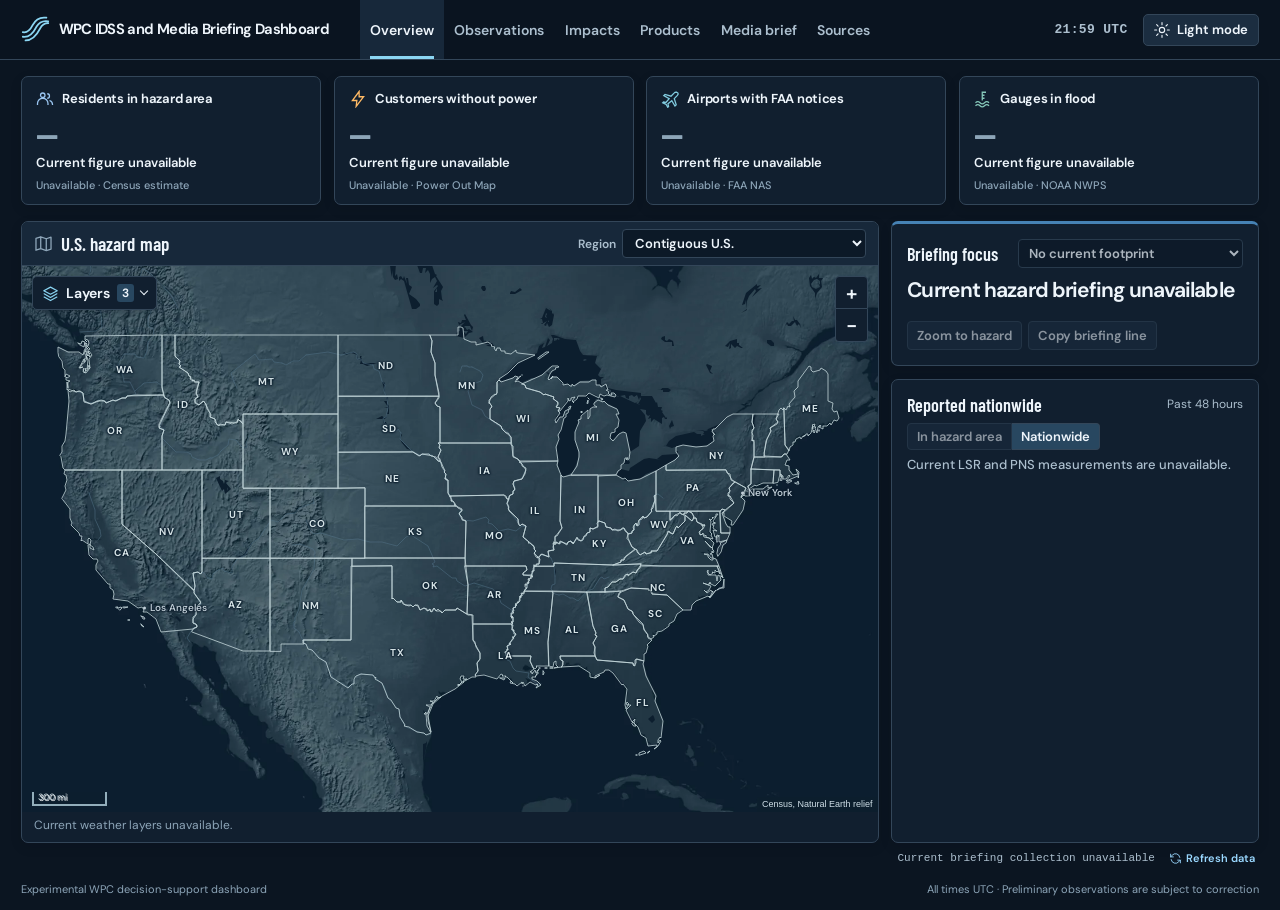
==== commit 52540bfa: "Build a map-first IDSS briefing and repair live impact and observation coverage" ====
--- a/index.html
+++ b/index.html
@@ -1,9 +1,10 @@
 <!doctype html>
-<html lang="en">
+<html lang="en" data-theme="dark">
 <head>
   <meta charset="utf-8">
   <meta name="viewport" content="width=device-width, initial-scale=1">
-  <meta name="theme-color" content="#112b43">
+  <meta name="theme-color" content="#0b1624">
+  <script>try{if(localStorage.getItem('wpc-idss-appearance')==='light')document.documentElement.dataset.theme='light'}catch{}</script>
   <meta name="description" content="Weather maps, measured extremes, resident exposure and public impacts for WPC decision support and media briefings.">
   <title>WPC IDSS and Media Briefing Dashboard</title>
   <link rel="icon" href="./assets/mark.svg" type="image/svg+xml">
@@ -37,30 +38,50 @@
   <symbol id="i-ground" viewBox="0 0 24 24"><path d="M2 17q3-3 6 0t6 0q3-3 6 0m-18 4q3-3 6 0t6 0q3-3 6 0m-9-7V3h5m-5 4h3m-3 4h3"/></symbol>
   <symbol id="i-refresh" viewBox="0 0 24 24"><path d="M20 10a8 8 0 0 0-14-4L3 9m0-5v5h5M4 14a8 8 0 0 0 14 4l3-3m0 5v-5h-5"/></symbol>
   <symbol id="i-arrow" viewBox="0 0 24 24"><path d="M3 12h16m-6-6 6 6-6 6"/></symbol>
+  <symbol id="i-layers" viewBox="0 0 24 24"><path d="m2.5 8 9.5-5 9.5 5-9.5 5zM3 12.5l9 5 9-5M3 17l9 5 9-5"/></symbol>
+  <symbol id="i-sun" viewBox="0 0 24 24"><circle cx="12" cy="12" r="4"/><path d="M12 1v3m0 16v3M1 12h3m16 0h3M4 4l2.1 2.1M18 18l2.1 2.1M4 20l2.1-2.1M18 6l2.1-2.1"/></symbol>
+  <symbol id="i-moon" viewBox="0 0 24 24"><path d="M20.3 15.5A8.8 8.8 0 0 1 8.5 3.7 9 9 0 1 0 20.3 15.5Z"/></symbol>
+  <symbol id="i-map" viewBox="0 0 24 24"><path d="m2.5 5.5 6-2 7 2.5 6-2v15l-6 2-7-2.5-6 2zM8.5 3.5v15M15.5 6v15"/></symbol>
+  <symbol id="i-brief" viewBox="0 0 24 24"><path d="M5 3h14v18H5zM8 7h8M8 11h8M8 15h5"/></symbol>
 </defs></svg>
 <header class="mast"><div class="mast-inner">
-  <h1 class="brand"><a href="#board"><svg aria-hidden="true"><use href="#i-mark"/></svg><span>WPC IDSS and Media Briefing Dashboard</span></a></h1>
-  <nav aria-label="Dashboard"><a href="#board" data-nav="board">Overview</a><a href="#observations" data-nav="observations">Observations</a><a href="#impacts" data-nav="impacts">Impacts</a><a href="#brief" data-nav="brief">Media brief</a><a href="#sources" data-nav="sources">Sources</a></nav>
-  <span id="clock" class="utc-clock" aria-label="Current UTC time">UTC</span>
+  <h1 class="brand"><a href="#board"><svg aria-hidden="true"><use href="#i-mark"/></svg><span><b>WPC</b> IDSS and Media Briefing Dashboard</span></a></h1>
+  <nav aria-label="Dashboard"><a href="#board" data-nav="board">Overview</a><a href="#observations" data-nav="observations">Observations</a><a href="#impacts" data-nav="impacts">Impacts</a><a href="#products" data-nav="products">Products</a><a href="#brief" data-nav="brief">Media brief</a><a href="#sources" data-nav="sources">Sources</a></nav>
+  <div class="header-tools"><span id="clock" class="utc-clock" aria-label="Current UTC time">UTC</span><button id="theme-toggle" type="button" aria-label="Switch to light mode"><svg aria-hidden="true"><use href="#i-sun"/></svg><span>Light mode</span></button></div>
 </div></header>
 <main id="main" tabindex="-1">
-<div id="board-view">
+<div id="board-view" data-view="board">
+  <section id="impact-strip" aria-busy="true" aria-label="Current hazard and infrastructure impact indicators"></section>
   <div class="map-spread" id="weather-spread">
     <section class="focus-intro" aria-labelledby="focus-headline">
       <div class="focus-toolbar"><label for="focus-product">Briefing focus</label><select id="focus-product" disabled><option>Loading hazards…</option></select></div>
       <h2 id="focus-headline">Loading the weather briefing…</h2>
+      <p id="focus-area" hidden></p>
       <div id="focus-population"></div>
       <div id="focus-states"></div>
       <p id="focus-glance"></p>
       <p id="focus-validity" hidden></p>
       <div class="focus-attribution"><span id="focus-source"></span><time id="focus-asof"></time></div>
+      <div class="focus-actions"><button type="button" id="focus-fit" disabled>Zoom to hazard</button><button type="button" id="focus-copy" disabled>Copy briefing line</button></div>
+      <p id="focus-feedback" role="status"></p>
     </section>
     <section class="atlas-column" id="map-stage" aria-labelledby="map-heading">
-      <div class="map-toolbar"><h2 id="map-heading">U.S. weather map</h2>
-        <div class="map-actions">
-        <label class="region-field"><span>Go to region</span><select id="region"><option value="CONUS">Contiguous U.S.</option><option value="WEST">West</option><option value="CENTRAL">Central</option><option value="EAST">East</option><option value="AK">Alaska</option><option value="HI">Hawaiʻi</option><option value="PR">Puerto Rico</option></select></label>
-          <details class="map-settings" id="map-settings"><summary>Map settings</summary><div class="map-settings-body">
-            <div class="product-bar"><label for="product">Display</label><select id="product">
+      <div class="map-toolbar"><div class="map-title"><svg aria-hidden="true"><use href="#i-map"/></svg><h2 id="map-heading">U.S. hazard map</h2></div>
+        <label class="region-field"><span>Region</span><select id="region"><option value="CONUS">Contiguous U.S.</option><option value="WEST">West</option><option value="CENTRAL">Central</option><option value="EAST">East</option><option value="AK">Alaska</option><option value="HI">Hawaiʻi</option><option value="PR">Puerto Rico</option></select></label></div>
+      <div class="map-frame"><div id="atlas" class="geo-map" aria-label="Interactive weather and impact map"></div><div class="map-zoom" role="group" aria-label="Map zoom"><button type="button" id="zoom-in" aria-label="Zoom in">+</button><button type="button" id="zoom-out" aria-label="Zoom out">−</button></div>
+        <details class="map-settings" id="map-settings"><summary><svg aria-hidden="true"><use href="#i-layers"/></svg>Layers<span class="layer-count" id="layer-count" aria-label="Active map layers"></span></summary>
+          <div class="map-settings-body">
+            <div class="drawer-heading"><h3>Map layers</h3><button id="close-layers" type="button" aria-label="Close map layers">×</button></div>
+      <div class="layer-picks" role="group" aria-label="Weather map display">
+        <button type="button" data-product="radar" aria-pressed="true"><svg><use href="#i-radar"/></svg>Radar</button>
+        <button type="button" data-product="observations" aria-pressed="false"><svg><use href="#i-observe"/></svg>Reports</button>
+        <button type="button" data-product="mpd" aria-pressed="false"><svg><use href="#i-mpd"/></svg>WPC MPDs</button>
+        <button type="button" data-product="alerts" aria-pressed="false"><svg><use href="#i-alert"/></svg>NWS alerts</button>
+        <button type="button" data-product="winter" aria-pressed="false"><svg><use href="#i-snow"/></svg>Winter weather</button>
+        <button type="button" data-product="ero1" aria-pressed="false"><svg><use href="#i-rain"/></svg>Excessive rain</button>
+        <button type="button" data-product="outlook" aria-pressed="false"><svg><use href="#i-outlook"/></svg>Days 3–7 hazards</button>
+      </div>
+<div class="product-bar"><label for="product">Display</label><select id="product">
         <option value="radar">Weather radar reflectivity</option><option value="observations">NWS LSR and PNS reports</option><option value="mpd">WPC Mesoscale Precipitation Discussions</option><option value="alerts">NWS watches, warnings and advisories</option><option value="winter">Winter hazards and forecasts</option>
         <optgroup label="Excessive rainfall outlook"><option value="ero1">Day 1 excessive rainfall</option><option value="ero2">Day 2 excessive rainfall</option><option value="ero3">Day 3 excessive rainfall</option><option value="ero4">Day 4 excessive rainfall</option><option value="ero5">Day 5 excessive rainfall</option></optgroup>
         <option value="outlook">Days 3–7 hazards</option><optgroup label="Community impacts"><option value="power">Utility outages</option><option value="aviation">Air travel</option><option value="exposure">Residents exposed</option><option value="ground">Ground impacts and river flooding</option></optgroup>
@@ -72,24 +93,14 @@
         <label><input id="show-radar" type="checkbox"> Reflectivity</label>
         <label><input id="show-counties" type="checkbox"> County lines</label>
       </fieldset>
-          </div></details>
-        </div>
-      </div>
-      <div class="map-products">
-      <div class="layer-picks" role="group" aria-label="Weather map display">
-        <button type="button" data-product="radar" aria-pressed="true"><svg><use href="#i-radar"/></svg>Radar</button>
-        <button type="button" data-product="observations" aria-pressed="false"><svg><use href="#i-observe"/></svg>Reports</button>
-        <button type="button" data-product="mpd" aria-pressed="false"><svg><use href="#i-mpd"/></svg>WPC MPDs</button>
-        <button type="button" data-product="alerts" aria-pressed="false"><svg><use href="#i-alert"/></svg>NWS alerts</button>
-        <button type="button" data-product="winter" aria-pressed="false"><svg><use href="#i-snow"/></svg>Winter</button>
-        <button type="button" data-product="ero1" aria-pressed="false"><svg><use href="#i-rain"/></svg>Excessive rain</button>
-        <button type="button" data-product="outlook" aria-pressed="false"><svg><use href="#i-outlook"/></svg>Days 3–7</button>
-      </div>
+
+            <label class="drawer-basemap" for="base-style">Map background<select id="base-style"><option value="dark">Dark relief</option><option value="light">Light relief</option><option value="topo">USGS topographic</option></select></label>
+          </div>
+        </details>
       </div>
       <label id="power-control" class="subcontrol" hidden>Outage geography<select id="map-power-level"><option value="auto">Auto · states to counties</option><option value="state">States</option><option value="county">Counties</option></select></label>
       <label id="winter-control" class="subcontrol" hidden>Winter product<select id="winter-layer"></select></label>
       <label id="observation-control" class="subcontrol" hidden>Report type<select id="map-observation"><option value="all">All reports</option><option value="snow">Snow</option><option value="ice">Ice accretion</option><option value="rain">Rain</option><option value="wind">Wind</option><option value="effect">Weather impacts</option><option value="hail">Hail</option><option value="cold">Cold</option><option value="heat">Heat</option></select></label>
-      <div class="map-frame"><div id="atlas" class="geo-map" aria-label="Interactive weather and impact map"></div><div class="map-zoom" role="group" aria-label="Map zoom"><button type="button" id="zoom-in" aria-label="Zoom in">+</button><button type="button" id="zoom-out" aria-label="Zoom out">−</button></div></div>
       <div class="map-reading"><span id="map-focus-key" hidden></span><span id="map-phase" role="status"></span></div>
       <div id="radar-controls" class="subcontrol" hidden><label for="radar-frame">Radar time</label><select id="radar-frame"></select><button type="button" id="radar-loop" aria-pressed="false">Play loop</button></div>
       <div id="map-legend" class="legend" aria-label="Map legend"></div><p id="map-foot" class="map-foot">Loading geographic layers…</p>
@@ -104,18 +115,18 @@
       </div>
       <p id="focus-report-note" class="focus-report-note"></p>
       <div id="focus-reports"><p>Loading observations…</p></div>
-      <div class="focus-actions"><button type="button" id="focus-fit" disabled>Zoom to hazard</button><button type="button" id="focus-copy" disabled>Copy briefing line</button></div>
-      <p id="focus-feedback" role="status"></p>
+
     </section>
   </div>
   <div class="collection-line"><span id="sync-status" role="status">Loading collection</span><button type="button" id="refresh"><svg aria-hidden="true"><use href="#i-refresh"/></svg>Refresh data</button></div>
-  <section class="paper" id="impacts" aria-labelledby="impact-heading">
-    <div class="section-title big-title"><h2 id="impact-heading">People and infrastructure</h2><span class="caption">Select an indicator for details</span></div>
-    <div id="impact-metrics" class="impact-wire" aria-label="Public impact indicators">
-      <button type="button" class="metric" data-impact-layer="power"><span class="metric-label">Utility outages</span><strong>—</strong></button>
-      <button type="button" class="metric" data-impact-layer="aviation"><span class="metric-label">Air travel</span><strong>—</strong></button>
-      <button type="button" class="metric" data-impact-layer="exposure"><span class="metric-label">Resident exposure</span><strong>—</strong></button>
-      <button type="button" class="metric" data-impact-layer="ground"><span class="metric-label">Ground impacts</span><strong>—</strong></button>
+</div>
+  <section class="paper standalone" hidden data-view="impacts" id="impacts-view" aria-labelledby="impact-heading">
+    <div class="section-title big-title"><h2 id="impact-heading">People and infrastructure</h2></div>
+    <div class="impact-selector" role="group" aria-label="Choose an impact dataset">
+      <button type="button" data-impact-layer="exposure"><span class="metric-label">Resident exposure</span></button>
+      <button type="button" data-impact-layer="power"><span class="metric-label">Utility outages</span></button>
+      <button type="button" data-impact-layer="aviation"><span class="metric-label">Air travel</span></button>
+      <button type="button" data-impact-layer="ground"><span class="metric-label">River and ground impacts</span></button>
     </div>
     <div class="impact-spread">
       <div class="impact-detail">
@@ -127,8 +138,8 @@
       <aside class="briefing-notes"><div class="subhead"><h3>For the next interview</h3><a href="#brief">Prepare brief ↗</a></div><div id="priorities"></div></aside>
     </div>
   </section>
-  <section class="paper" id="observations" aria-labelledby="report-heading">
-    <div class="section-title big-title"><h2 id="report-heading">Observation master list</h2><span id="report-summary" class="caption"></span></div>
+  <section class="paper standalone" hidden data-view="observations" id="observations-view" aria-labelledby="report-heading">
+    <div class="section-title big-title"><h2 id="report-heading">Weather observations</h2><span id="report-summary" class="caption"></span></div>
     <aside class="measures" aria-labelledby="measure-heading">
       <div class="section-title"><h3 id="measure-heading">Highest reported measurements</h3></div>
       <p id="measure-caption" class="caption">Largest reported amounts, past 48 hours.</p>
@@ -139,13 +150,12 @@
     <section class="report-timing" id="report-timing" aria-label="Reports by observation time" hidden></section>
     <div id="report-table"></div><div class="pager" id="report-pager"></div>
   </section>
-  <section class="paper issued" aria-labelledby="issued-heading"><div class="section-title small-title"><h2 id="issued-heading">Issued products and handoff</h2></div>
+  <section class="paper issued standalone" id="products-view" data-view="products" hidden aria-labelledby="issued-heading"><div class="section-title small-title"><h2 id="issued-heading">Issued products and handoff</h2></div>
     <details><summary>WPC and NWC Key Messages</summary><div id="messages-panel" class="bulletins"></div></details>
     <details><summary>Active alerts and extended hazards</summary><label class="catalog-search">Find an issued product<input type="search" id="catalog-search" placeholder="Hazard, state or forecast office"></label><div id="catalog"></div><div class="pager" id="catalog-pager"></div></details>
     <details><summary>Collection changes and shift brief</summary><div id="changes" class="bulletins"></div></details>
   </section>
-</div>
-<section id="brief-view" class="paper standalone" hidden>
+<section id="brief-view" class="paper standalone" data-view="brief" hidden>
   <div class="section-title big-title"><div><h2>Media brief</h2><p class="caption">A source-linked draft for your area and reporting window.</p></div><div class="actions"><button id="copy" type="button">Copy brief</button><button id="print" type="button" class="solid">Print / PDF</button></div></div>
   <div class="brief-layout"><form id="brief-form"><h3>Brief settings</h3>
     <label>Title<input id="brief-name" maxlength="110" placeholder="National weather briefing"></label><label>States or territories<input id="brief-states" placeholder="All areas, or CA, OR, WA"></label><label>Forecast offices<input id="brief-wfos" placeholder="All offices, or MTR, LOX"></label>
@@ -154,7 +164,7 @@
     <button type="submit" class="solid">Generate brief</button><p id="form-error" role="alert"></p>
   </form><article id="brief-output" aria-label="Generated media brief"></article></div><p id="copy-note" role="status"></p>
 </section>
-<section id="sources-view" class="paper standalone" hidden>
+<section id="sources-view" class="paper standalone" data-view="sources" hidden>
   <div class="section-title big-title"><div><h2>Source health</h2><p class="caption">Compare the time of the product or observation with the collection time.</p></div></div>
   <h3>Maps and observations</h3><div id="weather-source-rows"></div><h3>Public impacts</h3><div id="impact-source-rows"></div><h3>Forecasts and alerts</h3><div id="sources-table"></div><div id="pop-source"></div>
   <p class="reference-links"><a href="https://www.weather.gov/help-map/" rel="noopener" target="_blank">NWS alert color key</a> · <a href="https://www.wpc.ncep.noaa.gov/" rel="noopener" target="_blank">Weather Prediction Center</a> · <a href="https://www.weather.gov/owp/operations" rel="noopener" target="_blank">National Water Center</a></p>
--- a/assets/command-map.css
+++ b/assets/command-map.css
@@ -68,3 +68,41 @@
 .idss-map[data-basemap=dark] .idss-hazard-name{border-color:#809ba8;border-left-color:var(--hazard-color);background:#11273aef;color:#eef7fa}
 .idss-report-label-box .idss-label-scope{display:block;margin-bottom:1px;font:600 9px/1.15 "DM Sans",Arial,sans-serif;letter-spacing:.035em;color:#405f72}
 .idss-map[data-basemap=dark] .idss-label-scope{color:#b9d2de}
+
+/* The label sits outside the polygon. The stem ends at its actual boundary vertex. */
+.hazard-leader { display:block; position:relative; width:0; height:0; }
+.hazard-leader::before {
+  content:""; position:absolute; width:24px; height:1.5px; background:#f1f7fc; box-shadow:0 0 1.5px #102739;
+  left:0; top:0; transform-origin:0 50%; transform:rotate(-135deg);
+}
+.hazard-leader.right::before { transform:rotate(-45deg); }
+.hazard-leader::after {
+  content:""; position:absolute; left:-3px; top:-3px; width:7px; height:7px; border-radius:50%;
+  border:1.5px solid #fff; background:var(--hazard-color); box-shadow:0 0 0 1.5px #132e44;
+}
+.hazard-leader .idss-hazard-name { bottom:16px; }
+
+/* Only the cartographic tile pane gets a neutral treatment. Product rasters and NWS
+   polygon colors occupy their own panes above it. */
+.idss-map[data-basemap=light] .idss-usgs-tiles {
+  filter: grayscale(1) contrast(.82) brightness(1.08);
+  opacity: .72;
+}
+.idss-map[data-basemap=light] .idss-state-label span {
+  color: #3e5360;
+  font-weight: 700;
+  letter-spacing: .075em;
+  text-shadow: 0 1px 2px #fff,1px 0 1px #fff,-1px 0 1px #fff;
+}
+.idss-map[data-basemap=light] .idss-city-label span { color:#405866; }
+.idss-map[data-basemap=light] .leaflet-control-scale-line {
+  color:#263f50;
+  border-color:#4b626f;
+  background:#fafcfbe8;
+}
+.idss-map[data-basemap=light] .hazard-leader::before {
+  background:#2a4151;
+  box-shadow:0 0 2px #fff;
+}
+.idss-map[data-basemap=light] .idss-hazard-name { background:#fffffff2; }
+.idss-map[data-basemap=light] .idss-report-label-box { background:#fcfffff2; }
--- a/assets/focus-desk.css
+++ b/assets/focus-desk.css
@@ -1,252 +1,262 @@
-@font-face {
-  font-family: Spectral;
-  src: url("./spectral-semibold.woff2") format("woff2");
-  font-weight: 600;
-  font-display: swap;
-}
-
+@font-face{font-family:Spectral;src:url("./spectral-semibold.woff2") format("woff2");font-weight:600;font-display:swap}
 :root {
-  --paper: #f7fafc;
-  --ink: #142a3c;
-  --muted: #455c6b;
-  --night: #0a1c2e;
-  --map-panel: #10283b;
-  --map-line: #385266;
-  --map-muted: #bdd0dc;
-  --focus-hazard: #4682b4;
-}
-.mast { background: #f9fcff; color: var(--ink); border-bottom: 1px solid #aec4d2; }
-.mast-inner { min-height: 62px; }
-.brand a { color: #112c46; }
-.brand svg { color: #126889; }
-.mast nav a { color: #435d6f; }
-.mast nav a:hover, .mast nav a[aria-current="page"] { background: #eaf2f8; color: #093c69; }
-.mast nav a[aria-current="page"]::after { bottom: 0; background: #12698c; height: 3px; }
-.utc-clock { color: #3e586a; font-size: 12px; }
-main { max-width: 1920px; }
+  color-scheme:dark;
+  --paper:#0b1521; --panel:#111f2f; --panel-high:#17283a; --inset:#0c1927; --navy:#0a1420; --nav:#203c53;
+  --ink:#eef5fb; --muted:#acbfce; --soft:#8da5b8; --action:#9ad8ff; --rule:#334659; --line:#273a4d;
+  --pale:#192d40; --button:#1b2d40; --selected:#284760; --logo:#8bd6f3;
+  --card-shadow:0 4px 12px #020a131d; --gutter:clamp(12px,1.65vw,30px);
+  --population:#9bc6f1; --power:#ffba65; --aviation:#82cce0; --water:#86c8ba;
+  --notice:#ffcf83; --focus-hazard:#4682b4; --frame:#0b1c2b;
+}
+:root[data-theme=light] {
+  color-scheme:light;
+  --paper:#edf1f4; --panel:#ffffff; --panel-high:#f5f8fa; --inset:#eaf0f3; --navy:#fbfcfd; --nav:#164560;
+  --ink:#152e41; --muted:#435d6d; --soft:#506c7e; --action:#105c87; --rule:#bac9d3; --line:#d4dfe5;
+  --pale:#e5eff4; --button:#f1f5f8; --selected:#d9e9f2; --logo:#165e83;
+  --card-shadow:0 3px 9px #2139510b; --population:#365f92; --power:#975015; --aviation:#086481; --water:#296c5d;
+  --notice:#805006; --frame:#ced6d9;
+}
+html { background:var(--paper); scroll-behavior:auto; }
+body { color:var(--ink); background:var(--paper); font-size:16px; }
+button,select,input,textarea { color:var(--ink);background:var(--button);border-color:var(--rule); }
+button:hover,select:hover { background:var(--pale);color:var(--ink); }
+a { color:var(--action); }
+button,input,select { accent-color:var(--action); }
+select option,select optgroup { background:var(--panel);color:var(--ink); }
+input::placeholder { color:var(--soft); }
+.mast { border:0;border-bottom:1px solid var(--rule);background:var(--navy);color:var(--ink); }
+.mast-inner,main,footer { width:100%;max-width:2000px;margin-inline:auto; }
+.mast-inner { display:flex;align-items:center;gap:clamp(10px,2.4vw,42px);min-height:59px; }
+.brand { margin:0;padding:0;flex-shrink:1;font:650 clamp(14px,1.15vw,21px)/1.22 var(--body);letter-spacing:-.045em; }
+.brand a { gap:9px;color:var(--ink); }
+.brand b { font-weight:780;letter-spacing:-.06em; }
+.brand svg { width:29px;height:29px;color:var(--logo); }
+.mast nav { display:flex;align-items:stretch;align-self:stretch;gap:0;order:0;flex:0 1 auto; }
+.mast nav a { padding:0 clamp(6px,.8vw,14px);font:600 14px var(--body);color:var(--muted); }
+.mast nav a:hover,.mast nav a[aria-current=page] { background:var(--panel-high);color:var(--ink); }
+.mast nav a[aria-current=page]::after { inset:auto 10px 0;height:3px;background:var(--logo); }
+.header-tools { margin-left:auto;display:flex;align-items:center;gap:clamp(8px,1.2vw,22px); }
+.utc-clock { font:600 13px var(--mono);letter-spacing:.025em;color:var(--muted);margin:0;padding:0; }
+#theme-toggle,.map-settings summary,.map-title,.kpi-heading,.focus-actions,.drawer-heading,.collection-line { display:flex;align-items:center; }
+#theme-toggle { gap:7px;min-height:32px;white-space:nowrap;padding:4px 10px;border-radius:5px;font-size:13px; }
+#theme-toggle svg,.map-settings summary svg,.map-title svg,.reading-mark svg { stroke:currentColor;fill:none;stroke-width:1.65;stroke-linecap:round;stroke-linejoin:round; }
+#theme-toggle svg { width:16px;height:16px; }
+main { padding:0 var(--gutter); }
+
+#impact-strip { display:grid;grid-template-columns:repeat(4,minmax(0,1fr));gap:clamp(8px,1vw,18px);margin:clamp(12px,1.25vw,22px) 0; }
+.kpi-card {
+  --kpi-chart-color:var(--population);display:grid;grid-template-columns:minmax(0,1fr) minmax(44px,.62fr);
+  grid-template-areas:"heading heading" "value chart" "context context" "caption caption" "time time";align-content:start;align-items:center;
+  gap:1px 10px;min-width:0;text-align:left;padding:clamp(10px,.9vw,16px) clamp(12px,1.1vw,20px);
+  border:1px solid var(--rule);border-radius:7px;background:var(--panel);color:var(--ink);box-shadow:var(--card-shadow);
+}
+.kpi-card[data-kpi=power] { --kpi-chart-color:var(--power); }
+.kpi-card[data-kpi=aviation] { --kpi-chart-color:var(--aviation); }
+.kpi-card[data-kpi=ground] { --kpi-chart-color:var(--water); }
+.kpi-card:hover,.kpi-card:focus-visible { border-color:var(--kpi-chart-color);background:var(--panel-high); }
+.kpi-heading { grid-area:heading;gap:8px;color:var(--ink);min-height:21px; }
+.kpi-heading .kpi-icon { width:18px;height:18px;color:var(--kpi-chart-color);flex:none; }
+.kpi-label { font:650 clamp(13px,1vw,17px)/1.2 var(--body);letter-spacing:-.02em; }
+.kpi-value { grid-area:value;min-height:1em;margin:4px 0 2px;font:600 clamp(32px,2.95vw,56px)/.99 var(--narrow);font-variant-numeric:tabular-nums;letter-spacing:-.025em;color:var(--kpi-chart-color); }
+.kpi-plot { grid-area:chart;width:100%;max-width:155px;height:23px;justify-self:end;align-self:end;margin-bottom:6px;color:var(--kpi-chart-color); }
+.kpi-context { grid-area:context;font:600 13px/1.28 var(--body);color:var(--ink);overflow-wrap:anywhere; }
+.kpi-caption { grid-area:caption;color:var(--muted);font:500 12px/1.25 var(--body);min-width:0; }
+.kpi-time { grid-area:time;display:block;margin-top:5px;font:500 11px/1.25 var(--body);color:var(--soft); }
+.kpi-card:is([data-status=stale],[data-status=unavailable]) .kpi-value { color:var(--soft); }
+.kpi-card:is([data-status=stale],[data-status=partial]) .kpi-time { color:var(--notice); }
+
 .map-spread {
-  display: grid;
-  grid-template-columns: minmax(0,1.72fr) minmax(340px,1fr);
-  grid-template-areas: "map intro" "map evidence";
-  grid-template-rows: auto 1fr;
-  align-items: stretch;
-  gap: 0 clamp(16px,1.7vw,32px);
-  margin-inline: calc(-1 * var(--gutter));
-  padding: clamp(16px,1.7vw,30px) var(--gutter);
-  background: linear-gradient(117deg,#102b40 0%,#0a1d30 66%,#0e253a 100%);
-  border: 0;
-}
-.atlas-column { grid-area: map; color: #f6faff; min-width: 0; }
-.atlas-column .map-toolbar { min-height: 36px; align-items: center; gap: 7px; margin-bottom: 9px; }
-.atlas-column .map-toolbar h2 {
-  font: 650 clamp(21px,1.65vw,29px)/1.16 var(--body);
-  letter-spacing: -.04em;
-}
-.map-actions { display: flex; align-items: center; gap: 7px; }
-.region-field { gap: 6px; }
-.region-field span { color: #c3d6df; font-size: 12px; }
-.map-actions select, .map-settings summary, .atlas-column .subcontrol select, .atlas-column .subcontrol button {
-  border: 1px solid #5c7486; border-radius: 4px; background: #17384c; color: #f1f8fd;
-  min-height: 32px; padding: 4px 8px; font: 600 13px/1.25 var(--body);
-}
-.map-actions select option, .atlas-column select option, .atlas-column select optgroup { background: #fff; color: #12304a; }
-.map-settings { position: relative; }
-.map-settings summary { display: flex; align-items: center; gap: 8px; white-space: nowrap; list-style: none; }
-.map-settings summary::after { content:""; width: 6px; height: 6px; transform: translateY(-2px) rotate(45deg); border-right: 1.7px solid; border-bottom: 1.7px solid; }
-.map-settings summary::-webkit-details-marker { display: none; }
-.map-settings[open] summary::after { transform: translateY(2px) rotate(225deg); }
+  display:grid;grid-template-areas:"map intro" "map evidence";grid-template-columns:minmax(0,7fr) minmax(310px,3fr);
+  grid-template-rows:auto 1fr;align-items:start;gap:clamp(10px,1vw,18px);padding:0;margin:0;border:0;
+}
+.atlas-column,.focus-intro,.focus-observed {
+  min-width:0;border-radius:7px;border:1px solid var(--rule);background:var(--panel);color:var(--ink);box-shadow:var(--card-shadow);
+}
+.atlas-column { grid-area:map;align-self:stretch;display:flex;flex-direction:column;overflow:hidden; }
+.focus-intro,.focus-observed { padding:clamp(13px,1.17vw,22px); }
+#focus-area { color:var(--muted);margin:0 0 8px;font:500 14px/1.32 var(--body); }
+.focus-intro { grid-area:intro;border-top:3px solid var(--focus-hazard); }
+.focus-observed { grid-area:evidence;align-self:stretch; }
+.map-toolbar { display:flex;min-height:44px;align-items:center;justify-content:space-between;gap:10px;padding:6px 12px;background:var(--panel-high);border-bottom:1px solid var(--rule); }
+.map-title { gap:8px;min-width:0; }
+.map-title svg { width:19px;height:19px;color:var(--soft);flex:none; }
+.atlas-column .map-toolbar h2 { color:var(--ink);font:600 clamp(19px,1.48vw,25px)/1 var(--narrow);letter-spacing:.002em; }
+.region-field { gap:6px;align-items:center; }
+.region-field span { color:var(--muted);font:600 12px var(--body);text-transform:none;letter-spacing:0; }
+.region-field select,.subcontrol select,.subcontrol button,.focus-toolbar select,.drawer-basemap select,.map-settings-body .product-bar select {
+  background:var(--inset);color:var(--ink);border:1px solid var(--rule);border-radius:4px;padding:4px 8px;font:600 13px/1.3 var(--body);
+}
+.atlas-column .map-frame { position:relative;isolation:isolate;background:var(--frame);flex:none; }
+#atlas.geo-map { display:block;width:100%;height:clamp(345px,calc(100dvh - 354px),760px);min-height:345px;background:var(--frame); }
+.map-zoom { top:10px;right:10px; }
+.map-zoom button { width:33px;height:33px;color:var(--ink);border-color:var(--rule);background:var(--panel); }
+.map-zoom button:hover { color:var(--ink);background:var(--selected); }
+.map-zoom button:first-child { border-radius:4px 4px 0 0; }.map-zoom button:last-child { border-radius:0 0 4px 4px; }
+.map-settings { position:absolute;z-index:780;left:10px;top:10px;max-width:calc(100% - 60px); }
+.map-settings summary {
+  width:max-content;max-width:100%;min-height:34px;gap:7px;padding:4px 9px;font:650 14px var(--body);color:var(--ink);
+  list-style:none;background:var(--panel);border:1px solid var(--rule);border-radius:5px;box-shadow:0 2px 7px #06121d55;
+}
+.map-settings summary::-webkit-details-marker { display:none; }
+.map-settings summary::after { content:"";width:6px;height:6px;border-bottom:1.5px solid;border-right:1.5px solid;transform:translateY(-2px) rotate(45deg); }
+.map-settings[open] summary::after { transform:translateY(2px) rotate(225deg); }
+.map-settings summary svg { width:17px;height:17px;color:var(--logo); }
+.layer-count { min-width:1.4em;text-align:center;border-radius:3px;background:var(--selected);font:650 12px/1.5 var(--body); }
 .map-settings-body {
-  position: absolute; top: calc(100% + 8px); right: 0; z-index: 900; width: min(326px, calc(100vw - 34px));
-  color: var(--ink); background: #fff; border: 1px solid #8fa8b8; border-radius: 5px;
-  padding: 13px; box-shadow: 0 7px 28px #061c3680;
-}
-.map-settings-body .product-bar { display: grid; gap: 4px; background: transparent; border: 0; padding: 0 0 10px; }
-.map-settings-body .product-bar select { width: 100%; max-width: 100%; background: #fff; color: var(--ink); }
-.map-settings-body .product-bar label, .map-settings-body .overlays legend {
-  font: 700 13px/1.3 var(--body); text-transform: none; letter-spacing: 0; color: var(--ink);
-}
-.map-settings-body .overlays { display: grid; grid-template-columns: 1fr 1fr; gap: 3px 8px; border-top: 1px solid #d8e4ea; padding: 7px 0 0; overflow: visible; }
-.map-settings-body .overlays legend { float: none; }
-.map-settings-body .overlays label { font: 500 13px/1.2 var(--body); color: #263d4c; min-height: 29px; white-space: normal; }
-.map-settings-body .overlays input { width: 15px; height: 15px; }
-.map-products { margin-bottom: 8px; }
-.map-products .layer-picks { display: flex; flex-wrap: wrap; gap: 3px 5px; margin: 0; }
-.map-products .layer-picks button {
-  width: auto; flex: 0 0 auto; min-height: 29px; gap: 5px; padding: 4px 7px;
-  border: 1px solid transparent; border-radius: 4px; background: transparent;
-  color: #c9d9e2; font-size: 13px; line-height: 1.2;
-}
-.map-products .layer-picks button:hover { color: #fff; background: #29465b; }
-.map-products .layer-picks button[aria-pressed=true] { color: #fff; background: #275371; border-color: #668fa8; }
-.map-products .layer-picks svg { width: 16px; height: 16px; }
-.atlas-column .map-frame {
-  overflow: hidden; border: 1px solid #4a6170; border-radius: 5px; background: #10273a;
-  box-shadow: 0 6px 24px #04132042;
-}
-#atlas.geo-map { height: clamp(370px, min(35vw,49vh), 620px); min-height: 345px; background: #10273a; }
-.atlas-column .map-zoom { right: 10px; top: 10px; }
-.atlas-column .map-zoom button { width: 31px; height: 31px; }
-.map-reading { display: flex; align-items: center; gap: 6px 14px; flex-wrap: wrap; padding-top: 9px; font-size: 13px; color: #ebf6fd; }
-.map-reading:has(#map-focus-key[hidden]):has(#map-phase:empty) { display: none; }
-#map-focus-key { display: inline-flex; gap: 7px; align-items: center; font-weight: 650; }
-#map-focus-key::before { content: ""; width: 17px; height: 11px; background: var(--focus-swatch,var(--focus-hazard)); border: 1px solid #e6f4ff; }
-#map-phase { color: var(--map-muted); font: 12px var(--mono); }
-.atlas-column .subcontrol {
-  align-items:center; gap:8px; color: #d2e2eb; font-size: 13px;
-  padding:4px 0 8px; border:0; background: transparent;
-}
-.atlas-column #radar-controls { display: inline-flex; flex-wrap: wrap; padding: 7px 0 0; }
-.atlas-column .subcontrol button:hover, .map-settings summary:hover { background: #244b64; }
-.atlas-column .legend { gap: 5px 10px; padding-top: 8px; color: #d8e7ef; }
-.atlas-column .legend .legend-item { font-size: 11px; }
-.atlas-column .legend i { border-color: #9fb2be; }
-.atlas-column .map-foot { color: var(--map-muted); padding-top: 6px; }
-.atlas-column .map-foot a, .atlas-column .map-notice a { color: #a7dcff; }
-.atlas-column .map-notice { color: #ffe0a3; }
-.atlas-column .map-detail { color: #193c53; background: #eaf4fb; }
-
-.focus-intro, .focus-observed {
-  min-width: 0; background: #fafdff; padding-inline: clamp(18px,2vw,36px);
-  color: #122942;
-}
-.focus-intro {
-  grid-area: intro; padding-top: clamp(15px,1.4vw,23px); padding-bottom: 11px;
-  border-top: 5px solid var(--focus-hazard); border-radius: 6px 6px 0 0;
-}
-.focus-observed { grid-area: evidence; padding-top: 12px; padding-bottom: 13px; border-radius: 0 0 6px 6px; }
-.focus-toolbar, .focus-report-heading, .focus-attribution, .focus-actions {
-  display: flex; gap: 6px 10px; align-items: center; justify-content: space-between;
-}
-.focus-toolbar { align-items: baseline; flex-wrap: wrap; }
-.focus-toolbar label, .state-evidence figcaption, .reading-type {
-  color: #425e72; font: 700 12px/1.3 var(--body); letter-spacing: .065em; text-transform: uppercase;
-}
-.focus-toolbar select {
-  min-width: 0; max-width: 100%; width: min(100%, 235px); margin-left: auto; background-color: #eef5fa;
-  padding: 4px 7px; border: 1px solid #9eb7c7; border-radius: 4px; color: #183e59;
-  font: 650 13px/1.35 var(--body);
-}
-#focus-headline {
-  margin: 13px 0 10px;
-  font: 600 clamp(28px,2.25vw,45px)/1.08 Spectral, Georgia, serif;
-  letter-spacing: -.043em; color: #102e46; text-wrap: pretty; overflow-wrap: anywhere;
-}
-#focus-population { display: flex; align-items: center; gap: 9px 13px; flex-wrap: wrap; }
-.focus-number {
-  display: block; font: 700 clamp(40px,3.4vw,65px)/1 var(--body); letter-spacing: -.075em;
-  color: #103c5c; font-variant-numeric: tabular-nums;
-}
-.focus-unit { font: 600 14px/1.25 var(--body); color: #354f60; max-width: 17ch; }
-.focus-missing, .coverage-note { color: #465e6e; font-size: 14px; }
-.state-evidence { margin-top: 12px; }
-.state-evidence figcaption { font-size: 11px; letter-spacing: .04em; }
-.state-evidence ol { padding: 0; margin: 4px 0 0; list-style: none; }
-.state-evidence li { display: grid; grid-template-columns: minmax(68px,1fr) minmax(54px,1.5fr) minmax(53px,.55fr); gap: 10px; align-items: center; margin: 3px 0; }
-.state-place, .state-evidence strong { font: 600 13px/1.28 var(--body); color: #25475e; }
-.state-evidence strong { text-align: right; font-variant-numeric: tabular-nums; }
-.state-track { height: 5px; background: #dce7ee; }
-.state-track i { display: block; height: 100%; min-width: 1px; background: var(--focus-hazard); box-shadow: inset 0 0 0 1px #132b461e; }
-.focus-attribution { justify-content: start; flex-wrap: wrap; margin-top: 11px; font: 500 12px/1.2 var(--body); color: #4a6170; }
-.focus-attribution a, .reading-meta a { color: #14567b; text-decoration-color: #88a9bc; }
-.focus-attribution time { margin-left: auto; }
-.focus-report-heading { padding-top: 10px; border-top: 1px solid #beccd6; }
-.focus-report-heading h3 { font: 700 clamp(18px,1.4vw,24px)/1.16 var(--body); letter-spacing: -.035em; }
-#focus-window { white-space: nowrap; color: #496170; font-size: 12px; }
-.focus-scopes { display: flex; flex-wrap: wrap; gap: 4px; margin: 8px 0 6px; }
-.focus-scopes button { padding: 3px 8px; border-radius: 13px; border: 1px solid #b5c8d4; color: #31536b; font: 600 12px/1.4 var(--body); background: transparent; }
-.focus-scopes button[aria-pressed=true] { background: #153d58; border-color: #153d58; color: white; }
-.focus-report-note { font: 500 13px/1.4 var(--body); color: #4f6371; }
-.focus-report-note:empty, #focus-feedback:empty { display: none; }
-.focus-reading {
-  display: grid; grid-template-columns: 29px minmax(0,1fr) auto; align-items: center;
-  grid-template-areas: "icon place value" ". meta meta"; gap: 1px 8px;
-  border-bottom: 1px solid #d8e3eb; padding: 7px 0;
-  --reading-color: #196782;
-}
-.focus-reading[data-category=snow] { --reading-color: #146dac; }
-.focus-reading[data-category=wind] { --reading-color: #2c6a54; }
-.focus-reading[data-category=rain] { --reading-color: #087575; }
-.focus-reading[data-category=ice] { --reading-color: #6e4b98; }
-.reading-mark { grid-area: icon; display: grid; place-items:center; height:29px; width:29px; border-radius:50%; color:var(--reading-color); background:color-mix(in srgb,var(--reading-color) 12%,#fff); }
-.reading-mark svg { height:19px; width:19px; fill:none; stroke:currentColor; stroke-width:1.7; stroke-linecap:round; stroke-linejoin:round; }
-.reading-place { grid-area: place; text-align: left; display: grid; width: fit-content; max-width: 100%; border: 0; padding: 0; color: var(--ink); background: transparent; }
-.reading-place:hover { background: transparent; text-decoration: underline; }
-.reading-type { font-size: 10px; color: var(--reading-color); }
-.reading-location { font: 650 14px/1.23 var(--body); }
-.reading-amount { grid-area: value; text-align: right; font: 700 clamp(16px,1.4vw,23px)/1 var(--body); color: var(--reading-color); letter-spacing: -.04em; }
-.reading-meta { grid-area: meta; font-size: 12px; line-height: 1.3; color: #435b6d; }
-.focus-actions { flex-wrap: wrap; justify-content: start; gap: 6px 15px; margin-top: 9px; }
-.focus-actions button { color: #174763; background-color: transparent; border: 0; padding: 4px 0; font-weight: 650; font-size: 13px; text-decoration: underline; text-underline-offset: 3px; }
-.focus-actions button:hover { color: #0b6897; }
-#focus-feedback { margin-top: 4px; font-size: 12px; color: #3e596d; }
-#focus-feedback textarea { display:block; width:100%; min-height:70px; }
-#focus-glance { display: none; }
-#focus-validity { margin-top: 8px; color: #466174; font-size: 12px; }
-.collection-line { min-height: 36px; }
-.paper { padding-block: clamp(20px,2.2vw,36px); }
-#impact-heading, #report-heading, .standalone .big-title h2 { font: 600 clamp(29px,2.65vw,49px)/1.12 Spectral,Georgia,serif; letter-spacing: -.04em; }
-.impact-wire { background: #fff; border-block: 1px solid #a8becd; }
-.impact-wire .metric { padding: clamp(12px,1.3vw,22px); }
-.impact-wire .metric[aria-pressed=true] { background: #e6f1f8; }
-#observations .measures { border: 0; margin: 10px 0 18px; padding: 0; }
-#observations .measures .section-title { min-height: 24px; }
-#observations .measures h3 { font: 650 20px/1.2 var(--body); }
-#measure-graphics { display: grid; grid-template-columns: repeat(4,minmax(0,1fr)); gap: 15px; }
-@media (min-width:1800px) { #atlas.geo-map { height: clamp(500px,52vh,660px); } }
-@media (max-width:1150px) {
-  .map-spread { grid-template-columns:minmax(0,1.55fr) minmax(310px,1fr); gap:0 16px; }
-  .focus-intro,.focus-observed { padding-inline:15px; }
-  .map-products .layer-picks button { font-size:12px; gap:3px; padding-inline:4px; }
-  .map-products .layer-picks { gap:3px; }
-  .region-field span { display:none; }
-  .focus-toolbar { align-items:center; }
-  .focus-toolbar select { width:auto; max-width:65%; }
-}
-@media (max-width:820px) {
-  .map-spread { grid-template-columns:minmax(0,1fr); grid-template-areas:"intro" "map" "evidence"; grid-template-rows:auto; gap:0; padding:12px var(--gutter); }
-  .focus-intro { padding:12px 16px 10px; border-top-width:4px; border-radius:4px; }
-  #focus-headline { margin:7px 0; font-size:clamp(25px,4.9vw,34px); }
-  #focus-population { flex-wrap:nowrap; }
-  .focus-number { font-size:clamp(30px,5.5vw,42px); }
-  .focus-unit { max-width:none; font-size:13px; }
-  .state-evidence { margin-top:7px; }
-  .state-evidence figcaption { position:absolute; width:1px; height:1px; overflow:hidden; clip-path:inset(50%); }
-  .state-evidence ol { display:flex; flex-wrap:wrap; gap:5px 14px; }
-  .state-evidence li { display:flex; gap:4px; margin:0; }
-  .state-track { display:none; }
-  .state-place,.state-evidence strong { font-size:12px; }
-  .focus-attribution { margin-top:6px; }
-  #focus-glance:not(:empty) { display:block; margin-top:7px; font-size:13px; font-weight:650; color:#254962; }
-  .atlas-column { margin-block:12px; }
-  .atlas-column .map-toolbar { min-height:30px; margin-bottom:4px; }
-  .atlas-column .map-toolbar h2 { font-size:21px; }
-  .map-products .layer-picks { flex-wrap:nowrap; overflow-x:auto; scrollbar-width:thin; gap:2px; }
-  #atlas.geo-map { min-height:250px; height:clamp(255px,45vh,400px); }
-  .focus-observed { padding:12px 15px; border-radius:4px; }
-  .focus-report-heading { border:0; padding:0; }
-  .focus-reading { padding-block:8px; }
-  .focus-report-heading h3 { font-size:21px; }
-  .reading-type { font-size:11px; }
-  .reading-location { font-size:15px; }
-  .reading-amount { font-size:20px; }
-  .mast nav a { min-height:32px; }
-  #measure-graphics { grid-template-columns:repeat(2,minmax(0,1fr)); }
-}
-@media (max-width:480px) {
-  .map-spread { padding-top:8px; }
-  .focus-intro { padding-inline:12px; }
-  .focus-toolbar label { font-size:11px; }
-  .focus-toolbar select { min-height:28px; max-width:65%; font-size:12px; }
-  .map-actions { gap:4px; }
-  .map-actions select,.map-settings summary { max-width:130px; min-height:30px; font-size:11px; padding-inline:5px; }
-  .atlas-column .map-toolbar h2 { font-size:19px; }
-  .map-products .layer-picks { padding-bottom:1px; }
-  .map-products .layer-picks button { gap:3px; padding-inline:4px; }
-  .map-products .layer-picks svg { width:13px; height:13px; }
-  #atlas.geo-map { height:clamp(246px,32vh,315px); min-height:246px; }
-  .atlas-column .legend { gap:3px 7px; }
-  .atlas-column .map-foot, .atlas-column .legend .legend-item { font-size:11px; }
-  .map-reading { font-size:12px; }
-  #measure-graphics { gap:6px 10px; }
-  .brand { font-size:15px; }.utc-clock { font-size:10px; }
-}
+  width:min(328px,calc(100vw - 90px));max-height:clamp(267px,calc(100dvh - 421px),600px);overflow:auto;overscroll-behavior:contain;
+  padding:12px;margin-top:5px;background:var(--panel);color:var(--ink);border:1px solid var(--rule);border-radius:5px;box-shadow:0 8px 26px #03101e70;
+}
+.drawer-heading { justify-content:space-between;padding-bottom:8px;border-bottom:1px solid var(--line); }
+.drawer-heading h3 { font:650 17px var(--body); }
+.drawer-heading button { padding:0;width:27px;height:27px;border-radius:4px;font-size:17px;line-height:1; }
+.map-settings-body .layer-picks { display:grid;grid-template-columns:1fr 1fr;gap:3px;margin:9px 0;overflow:visible; }
+.map-settings-body .layer-picks button { padding:5px 6px;white-space:normal;min-height:32px;gap:6px;border:1px solid transparent;color:var(--muted);background:transparent;font:600 13px/1.15 var(--body);border-radius:4px; }
+.map-settings-body .layer-picks button:hover,.map-settings-body .layer-picks button[aria-pressed=true] { background:var(--selected);color:var(--ink);border-color:var(--rule); }
+.map-settings-body .product-bar { display:grid;gap:4px;margin:4px 0 8px;background:none;padding:0;border:0; }
+.map-settings-body .product-bar select,.drawer-basemap select { width:100%;max-width:100%; }
+.map-settings-body .product-bar label,.map-settings-body .overlays legend,.drawer-basemap {
+  color:var(--muted);font:650 13px var(--body);text-transform:none;letter-spacing:0;
+}
+.map-settings-body .overlays { display:grid;grid-template-columns:1fr 1fr;gap:3px 8px;padding:4px 0 6px;border-top:1px solid var(--line);overflow:visible; }
+.map-settings-body .overlays legend { float:none; }.map-settings-body .overlays label { white-space:normal;color:var(--ink);font:500 13px/1.3 var(--body);min-height:28px; }
+.map-settings-body .overlays input { width:15px;height:15px;accent-color:var(--action); }
+.drawer-basemap { display:grid;gap:4px; }
+.atlas-column .subcontrol,.map-reading,.atlas-column .legend,.atlas-column .map-foot,.atlas-column .map-notice,.atlas-column .map-detail { margin:0;padding-inline:12px; }
+.atlas-column .subcontrol { background:var(--panel);color:var(--muted);border:0;gap:7px;font-size:13px; }
+.atlas-column .subcontrol select,.atlas-column .subcontrol button { padding:3px 6px;min-height:25px; }
+.map-reading { display:flex;align-items:center;justify-content:space-between;gap:10px;padding-block:6px 2px;color:var(--ink);font-size:13px; }
+.map-reading:has(#map-focus-key[hidden]):has(#map-phase:empty) { display:none; }
+#map-focus-key { display:inline-flex;align-items:center;gap:7px;font-weight:620; }
+#map-focus-key::before { content:"";width:16px;height:10px;background:var(--focus-swatch,var(--focus-hazard));border:1px solid var(--soft); }
+#map-phase { font:12px var(--mono);color:var(--soft); }
+.atlas-column #radar-controls { padding-block:4px; }
+.atlas-column .legend { margin:0;padding-top:5px;gap:4px 11px;color:var(--muted); }
+.atlas-column .legend .legend-item { font-size:12px; }
+.radar-scale { display:flex;align-items:center;gap:8px;min-width:min(100%,258px);padding:0 4px 2px 0; }
+.radar-scale b { font:600 12px var(--body);white-space:nowrap;color:var(--ink); }
+.radar-scale>div { display:flex;height:20px;width:clamp(115px,14vw,255px); }
+.radar-bin { display:block;border-top:6px solid var(--bin); }.radar-bin small { font:10px var(--mono); }
+.atlas-column .map-foot { padding-block:5px 8px;color:var(--soft);font-size:12px; }
+.map-notice:not(:empty) { padding-bottom:6px;color:var(--notice); }
+.map-detail { color:var(--ink);background:var(--panel-high);border-color:var(--action);padding-block:6px; }
+.map-detail a,.map-foot a { color:var(--action); }
+
+.focus-toolbar,.focus-attribution,.focus-report-heading,.focus-scopes,.focus-actions { display:flex;align-items:center;justify-content:space-between;gap:5px 9px; }
+.focus-toolbar { flex-wrap:wrap; }
+.focus-toolbar label,.focus-report-heading h3 { font:600 clamp(18px,1.42vw,25px)/1.1 var(--narrow);color:var(--ink); }
+.focus-toolbar select { flex:1 1 142px;max-width:67%;padding:4px 6px; }
+#focus-headline { margin:11px 0 9px;font:650 clamp(21px,1.62vw,31px)/1.11 var(--body);letter-spacing:-.043em;color:var(--ink);overflow-wrap:anywhere; }
+#focus-population:empty,#focus-feedback:empty,.focus-report-note:empty { display:none; }
+#focus-population,.coverage-note,#focus-validity,.focus-report-note { font:500 13px/1.4 var(--body);color:var(--muted); }
+.state-evidence { margin:8px 0; }
+.state-evidence figcaption { margin-bottom:4px;color:var(--muted);font:650 12px var(--body); }
+.state-evidence ol { list-style:none;padding:0;margin:0; }
+.state-evidence li { display:grid;grid-template-columns:minmax(66px,1.05fr) minmax(46px,1.4fr) minmax(46px,.58fr);align-items:center;gap:7px;margin:3px 0;color:var(--ink);font-size:13px; }
+.state-evidence strong { text-align:right;font-variant-numeric:tabular-nums; }
+.state-track { height:5px;border-radius:1px;background:var(--line); }
+.state-track i { display:block;min-width:1px;height:100%;background:var(--focus-hazard);box-shadow:inset 0 0 0 1px #afc3d33b; }
+.focus-attribution { flex-wrap:wrap;justify-content:flex-start;color:var(--soft);font-size:12px;margin-top:7px; }
+.focus-attribution time { margin-inline-start:auto; }
+.focus-actions { flex-wrap:wrap;justify-content:start;gap:6px;margin-top:10px; }
+.focus-actions button,.focus-scopes button { font:600 13px var(--body);border-radius:4px;background:var(--button);color:var(--ink);border:1px solid var(--rule); }
+.focus-actions button { padding:5px 9px; }.focus-actions button:hover,.focus-scopes button:hover { background:var(--selected); }
+#focus-feedback { margin-top:5px;font-size:12px;color:var(--muted); }#focus-feedback textarea { display:block;width:100%;min-height:70px; }
+#focus-glance { display:none; }
+.focus-report-heading { margin-bottom:8px; }
+#focus-window { color:var(--muted);font-size:12px;white-space:nowrap; }
+.focus-scopes { justify-content:flex-start;gap:0;margin:4px 0 6px; }
+.focus-scopes button { padding:4px 9px;border-radius:0; }.focus-scopes button:first-child { border-radius:4px 0 0 4px; }.focus-scopes button:last-child { border-radius:0 4px 4px 0;border-left:0; }
+.focus-scopes button[aria-pressed=true],.impact-selector button[aria-pressed=true] { background:var(--selected);color:var(--ink); }
+.focus-reading { display:grid;grid-template-columns:27px minmax(0,1fr) auto;grid-template-areas:"icon place value" ". meta meta";gap:1px 6px;align-items:center;padding:7px 0;border-top:1px solid var(--line);--reading-color:var(--aviation); }
+.focus-reading:first-child { margin-top:5px; }
+.focus-reading[data-category=rain],.focus-reading[data-category=wind] { --reading-color:var(--water); }.focus-reading[data-category=ice] { --reading-color:var(--population); }
+.reading-mark { grid-area:icon;display:grid;place-items:center;width:26px;height:26px;border-radius:4px;background:var(--panel-high);color:var(--reading-color); }
+.reading-mark svg { height:19px;width:19px; }
+.reading-place { grid-area:place;display:grid;width:fit-content;max-width:100%;text-align:left;padding:0;border:0;background:transparent;color:var(--ink); }
+.reading-place:hover { background:transparent;color:var(--action);text-decoration:underline; }
+.reading-type { color:var(--muted);font:600 11px var(--body); }
+.reading-location { font:650 14px/1.22 var(--body); }
+.reading-amount { grid-area:value;text-align:right;font:600 clamp(19px,1.55vw,27px)/1 var(--narrow);color:var(--reading-color); }
+.reading-meta { grid-area:meta;font-size:12px;color:var(--muted); }
+.collection-line { min-height:31px;justify-content:flex-end;color:var(--muted); }.collection-line button { color:var(--action); }
+footer { padding:7px var(--gutter) 13px;color:var(--soft); }
+
+.standalone.paper { padding:clamp(18px,2.5vw,40px) 0 28px;border:0;min-height:70vh; }
+.big-title h2,.small-title h2 { color:var(--ink);font:650 clamp(28px,2.5vw,46px)/1.1 var(--body);letter-spacing:-.047em; }
+.impact-selector,.hazard-tabs { display:flex;flex-wrap:wrap;gap:5px;margin:12px 0 18px; }
+.impact-selector button,.hazard-tabs button,.subhead button,.actions button { color:var(--ink);border:1px solid var(--rule);background:var(--button);font-size:14px;border-radius:4px; }
+.hazard-tabs button[aria-pressed=true],.solid { color:var(--ink);background:var(--selected);border-color:var(--soft); }
+.impact-spread,.brief-layout { gap:clamp(12px,2vw,32px); }
+.impact-detail,.briefing-notes,.brief-layout form,.brief-layout article,.report-timing,.issued>details,#sources-view .scroll-table {
+  border:1px solid var(--rule);border-radius:6px;background:var(--panel);padding:clamp(12px,1.3vw,22px);
+}
+.impact-spread .subhead,.brief-layout form { border-color:var(--rule); }
+.subhead h3,.subhead a,.subhead button,.impact-value,.impact-unit,.impact-field,.impact-note,.impact-links,.impact-links span,.impact-more summary,.catalog-search,.report-filters label,.brief-layout label,.bulletins b { color:var(--ink); }
+.caption,.smallprint,.empty,.bulletins p,.cata-meta,.impact-note,.impact-links span,.impact-rank,.metric .context,.time-caption,.time-axis,.time-head span,.chart-provenance,.chart-row,.chart-row strong,.chart-place { color:var(--muted); }
+.rank-bar { background:var(--line); }.rank-bar i { background:var(--aviation); }
+.flight-totals,.story,.report-timing,.time-strip button:hover,.time-strip button[aria-pressed=true] { background:var(--panel-high);border-color:var(--rule);color:var(--ink); }
+.story b,.story p { color:var(--ink); }.flight-totals a,.time-caption button,.locate { color:var(--action); }
+#observations-view .measures { margin:12px 0 21px;border:0;padding:0; }
+#observations-view .measures h3 { font:650 20px/1.2 var(--body);letter-spacing:-.025em; }
+#measure-graphics { display:grid;grid-template-columns:repeat(4,minmax(0,1fr));gap:clamp(7px,1vw,16px); }
+.measurement { min-width:0;border:1px solid var(--rule);border-radius:5px;background:var(--panel);padding:12px; }
+.measurement .measure-name b,.measurement .chart-row strong { color:var(--ink); }.measurement .measure-name small { color:var(--soft); }
+.measurement .chart-row:hover { background:var(--pale); }.measurement .plot-line { color:var(--aviation); }
+.issued>details { margin:8px 0; }.issued>details>summary,.story b { color:var(--ink); }
+.scroll-table { border-color:var(--rule); }table { color:var(--ink);font-size:14px; }th,td { border-color:var(--line); }
+th { background:var(--panel-high);color:var(--muted); }.scroll-table tbody tr:nth-child(even) { background:var(--panel); }td small,td .meta { color:var(--soft); }
+.time-strip button,.time-caption,.time-axis,.time-head span { color:var(--muted); }.time-bars { border-color:var(--rule); }
+#form-error { color:var(--notice); }#brief-output h2 { font:600 clamp(28px,2.4vw,44px) Spectral,Georgia,serif; }
+@media (min-width:1500px){.kpi-heading,.focus-toolbar { min-height:24px; }.kpi-context,.kpi-caption { font-size:14px; }}
+@media (max-width:1080px){
+  .mast-inner { gap:9px; }.mast nav a { padding-inline:6px;font-size:13px; }.header-tools { gap:7px; }
+  .map-spread { grid-template-columns:minmax(0,1.95fr) minmax(284px,1fr); }
+  .focus-intro,.focus-observed { padding:11px 13px; }.focus-toolbar select { max-width:63%; }
+  .kpi-card { padding:10px;column-gap:6px; }.kpi-plot { max-width:72px; }.kpi-time { font-size:11px; }
+}
+@media (max-width:900px){
+  .mast-inner { flex-wrap:wrap;gap:0 8px;min-height:52px; }.brand,.header-tools { padding-top:7px; }.brand{flex:1;}
+  .mast nav{order:3;flex:1 0 100%;min-height:31px;overflow:auto;scrollbar-width:thin;}.mast nav a{padding:3px 10px;}
+  .map-spread { grid-template-columns:minmax(0,1.75fr) minmax(254px,1fr); }
+  #atlas.geo-map { height:clamp(340px,calc(100dvh - 379px),590px); }
+  .kpi-heading { gap:4px; }.kpi-label { font-size:13px; }.kpi-context,.kpi-caption{font-size:12px;}
+  .focus-toolbar { align-items:stretch; }.focus-toolbar select { max-width:100%;width:100%; }
+}
+@media (max-width:720px){
+  #impact-strip { grid-template-columns:repeat(2,minmax(0,1fr));gap:7px;margin:8px 0; }
+  .kpi-card { grid-template-areas:"heading heading" "value chart" "context context" "time time";padding:7px 9px; }
+  .kpi-caption { display:none; }.kpi-value { font-size:clamp(28px,7vw,35px);margin:1px 0; }.kpi-plot { max-width:66px;height:17px; }
+  .kpi-heading { min-height:17px; }.kpi-icon { width:15px!important;height:15px!important; }.kpi-time { margin-top:3px; }.kpi-context { line-height:1.18; }
+  .map-spread { grid-template-columns:minmax(0,1fr);grid-template-areas:"intro" "map" "evidence";grid-template-rows:auto;gap:8px; }
+  .focus-intro,.focus-observed { padding:9px 12px; }.focus-toolbar { flex-wrap:nowrap;align-items:center; }.focus-toolbar select { max-width:64%; }
+  #focus-headline { margin:5px 0;font-size:clamp(18px,4.8vw,25px); }.focus-intro .state-evidence { display:none; }
+  #focus-glance:not(:empty) { display:block;color:var(--muted);font:600 12px/1.2 var(--body);margin:3px 0; }
+  .focus-attribution { margin-top:3px; }.focus-actions { margin-top:4px; }.focus-actions button { font-size:12px;padding:3px 6px; }
+  .map-toolbar { min-height:35px;padding:4px 8px; }.map-title{gap:5px;}.map-title svg{width:16px;}.region-field span{display:none;}
+  #atlas.geo-map { height:clamp(270px,44dvh,440px);min-height:265px; }
+  .map-settings-body { max-height:clamp(208px,calc(44dvh - 63px),378px); }
+  .map-reading,.atlas-column .legend,.atlas-column .map-foot,.atlas-column .subcontrol { padding-inline:8px; }
+  .focus-reading { padding-block:8px; }.focus-report-heading h3 {font-size:21px;}
+  #measure-graphics { grid-template-columns:repeat(2,minmax(0,1fr)); }.measurement {padding:8px;}
+  .impact-detail,.briefing-notes,.brief-layout form,.brief-layout article { padding:12px; }
+  .collection-line { font-size:11px; }.report-filters { gap:7px; }footer { display:grid;gap:2px; }
+}
+@media (max-width:450px){ .utc-clock { font-size:10px; }.brand { font-size:14px; }.brand svg {width:21px;height:21px;} .brand a {gap:5px;} #theme-toggle {min-width:30px;min-height:30px;padding:4px 6px;} #theme-toggle span { display:none; } .mast nav {justify-content:space-between;}.mast nav a {flex:0 0 auto;padding:3px 4px;font-size:12px;}.kpi-label{font-size:12px;}.kpi-time{font-size:10px;}.state-evidence figcaption{font-size:11px;}.radar-scale {min-width:100%;}.radar-scale>div{width:58%;}.kpi-heading,.kpi-context{overflow-wrap:anywhere;} }
+@media (max-width:660px) {
+  .region-field { flex:0 0 auto;width:min(40vw,155px);min-width:0; }
+  .region-field select { min-width:0;width:100%; }
+  .map-title { flex:1 1 auto;min-width:0; }
+  .mast nav { display:grid;grid-template-columns:repeat(6,max-content);justify-content:space-between;width:100%;min-width:0;overflow:visible; }
+  .mast nav a { padding:3px 1px;font-size:clamp(10px,2.85vw,13px); }
+  .focus-attribution { justify-content:space-between; }
+  .focus-attribution time { margin-inline-start:0; }
+}
+@media (max-width:335px) {
+  .mast nav { grid-template-columns:repeat(3,minmax(0,1fr)); }
+}
+@media print {
+  :root,:root[data-theme] {color-scheme:light;--paper:white;--panel:white;--ink:#122839;--muted:#344d5c;--action:#153e5d;--rule:#aaa;}
+  body,main,#brief-view,#brief-output { background:#fff!important;color:#152431!important; }
+  main>[data-view]:not(#brief-view),.mast,footer { display:none!important; }
+  #brief-view,#brief-output { display:block!important;border:0;padding:0;box-shadow:none; }
+}
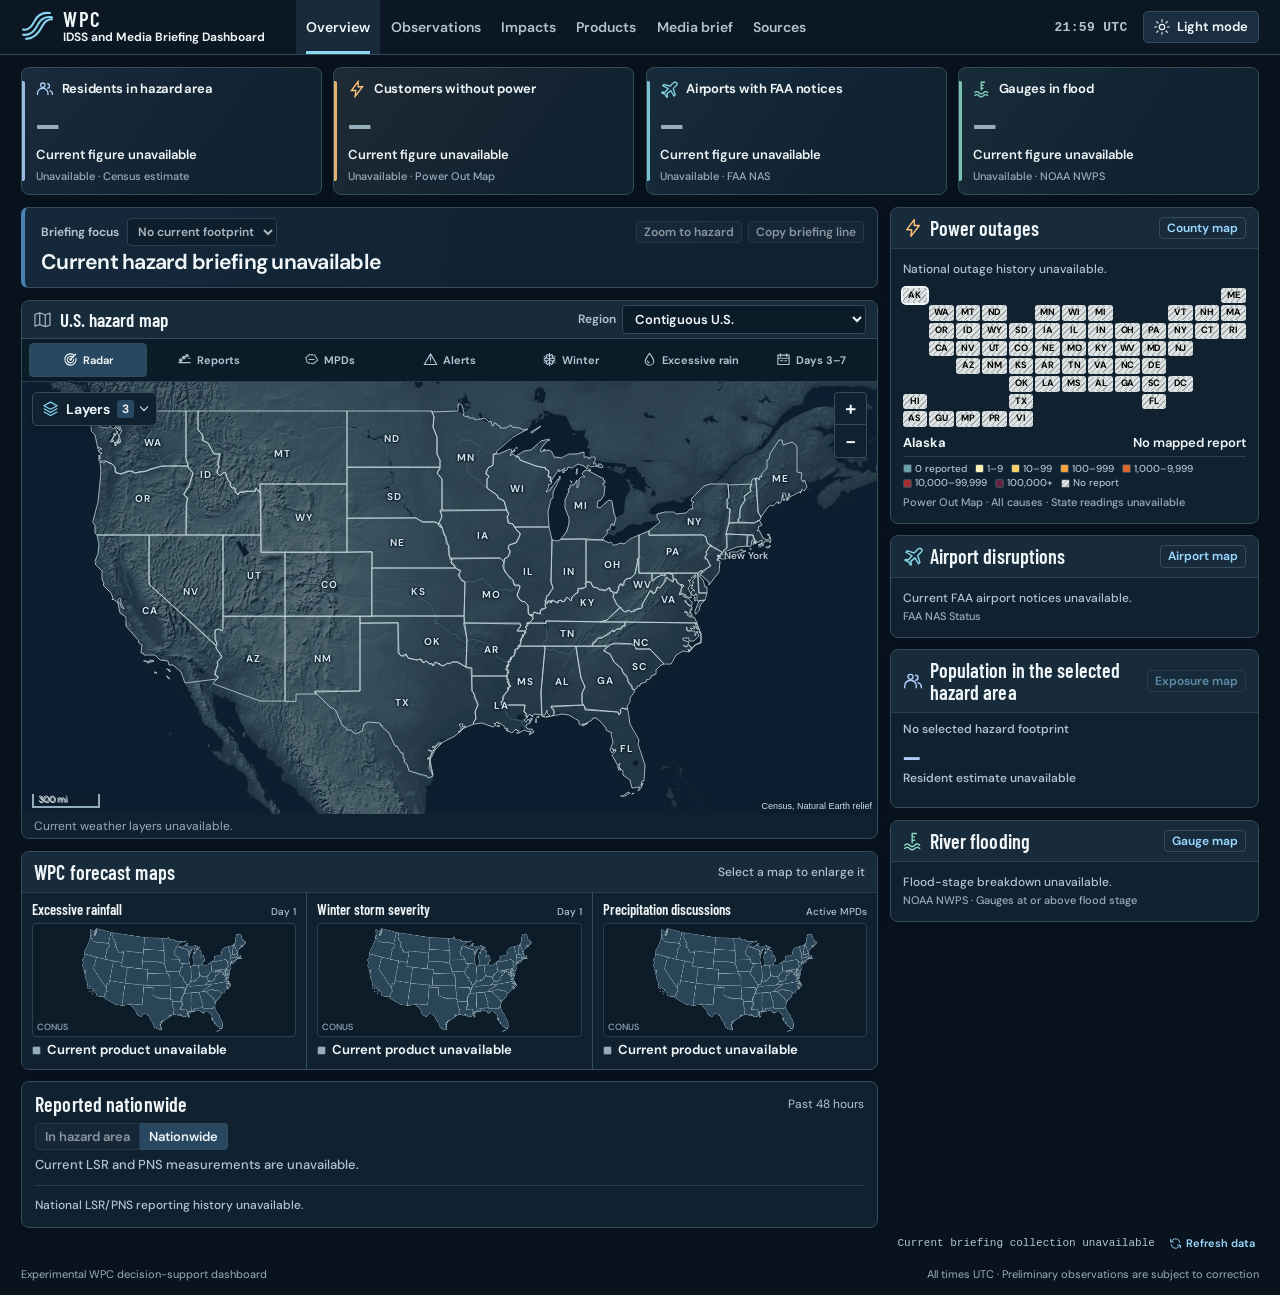
==== commit 20fdf988: "Put WPC forecast maps and measured community impacts on the opening overview" ====
--- a/index.html
+++ b/index.html
@@ -13,6 +13,7 @@
   <link rel="stylesheet" href="./assets/outage-layer.css">
   <link rel="stylesheet" href="./assets/briefing.css">
   <link rel="stylesheet" href="./assets/focus-desk.css">
+  <link rel="stylesheet" href="./assets/overview.css">
   <script defer src="./assets/leaflet/leaflet.js"></script>
   <script type="module" src="./assets/briefing.js"></script>
 </head>
@@ -45,7 +46,7 @@
   <symbol id="i-brief" viewBox="0 0 24 24"><path d="M5 3h14v18H5zM8 7h8M8 11h8M8 15h5"/></symbol>
 </defs></svg>
 <header class="mast"><div class="mast-inner">
-  <h1 class="brand"><a href="#board"><svg aria-hidden="true"><use href="#i-mark"/></svg><span><b>WPC</b> IDSS and Media Briefing Dashboard</span></a></h1>
+  <h1 class="brand"><a href="#board"><svg aria-hidden="true"><use href="#i-mark"/></svg><span class="brand-wordmark"><b>WPC</b><span>IDSS and Media Briefing Dashboard</span></span></a></h1>
   <nav aria-label="Dashboard"><a href="#board" data-nav="board">Overview</a><a href="#observations" data-nav="observations">Observations</a><a href="#impacts" data-nav="impacts">Impacts</a><a href="#products" data-nav="products">Products</a><a href="#brief" data-nav="brief">Media brief</a><a href="#sources" data-nav="sources">Sources</a></nav>
   <div class="header-tools"><span id="clock" class="utc-clock" aria-label="Current UTC time">UTC</span><button id="theme-toggle" type="button" aria-label="Switch to light mode"><svg aria-hidden="true"><use href="#i-sun"/></svg><span>Light mode</span></button></div>
 </div></header>
@@ -53,12 +54,11 @@
 <div id="board-view" data-view="board">
   <section id="impact-strip" aria-busy="true" aria-label="Current hazard and infrastructure impact indicators"></section>
   <div class="map-spread" id="weather-spread">
+    <div class="weather-column">
     <section class="focus-intro" aria-labelledby="focus-headline">
       <div class="focus-toolbar"><label for="focus-product">Briefing focus</label><select id="focus-product" disabled><option>Loading hazards…</option></select></div>
       <h2 id="focus-headline">Loading the weather briefing…</h2>
       <p id="focus-area" hidden></p>
-      <div id="focus-population"></div>
-      <div id="focus-states"></div>
       <p id="focus-glance"></p>
       <p id="focus-validity" hidden></p>
       <div class="focus-attribution"><span id="focus-source"></span><time id="focus-asof"></time></div>
@@ -68,19 +68,20 @@
     <section class="atlas-column" id="map-stage" aria-labelledby="map-heading">
       <div class="map-toolbar"><div class="map-title"><svg aria-hidden="true"><use href="#i-map"/></svg><h2 id="map-heading">U.S. hazard map</h2></div>
         <label class="region-field"><span>Region</span><select id="region"><option value="CONUS">Contiguous U.S.</option><option value="WEST">West</option><option value="CENTRAL">Central</option><option value="EAST">East</option><option value="AK">Alaska</option><option value="HI">Hawaiʻi</option><option value="PR">Puerto Rico</option></select></label></div>
+      <div class="layer-picks quick-products" role="group" aria-label="Quick map products">
+        <button type="button" data-product="radar" aria-pressed="true"><svg><use href="#i-radar"/></svg>Radar</button>
+        <button type="button" data-product="observations" aria-pressed="false"><svg><use href="#i-observe"/></svg>Reports</button>
+        <button type="button" data-product="mpd" aria-pressed="false"><svg><use href="#i-mpd"/></svg>MPDs</button>
+        <button type="button" data-product="alerts" aria-pressed="false"><svg><use href="#i-alert"/></svg>Alerts</button>
+        <button type="button" data-product="winter" aria-pressed="false"><svg><use href="#i-snow"/></svg>Winter</button>
+        <button type="button" data-product="ero1" aria-pressed="false"><svg><use href="#i-rain"/></svg>Excessive rain</button>
+        <button type="button" data-product="outlook" aria-pressed="false"><svg><use href="#i-outlook"/></svg>Days 3–7</button>
+      </div>
       <div class="map-frame"><div id="atlas" class="geo-map" aria-label="Interactive weather and impact map"></div><div class="map-zoom" role="group" aria-label="Map zoom"><button type="button" id="zoom-in" aria-label="Zoom in">+</button><button type="button" id="zoom-out" aria-label="Zoom out">−</button></div>
         <details class="map-settings" id="map-settings"><summary><svg aria-hidden="true"><use href="#i-layers"/></svg>Layers<span class="layer-count" id="layer-count" aria-label="Active map layers"></span></summary>
           <div class="map-settings-body">
             <div class="drawer-heading"><h3>Map layers</h3><button id="close-layers" type="button" aria-label="Close map layers">×</button></div>
-      <div class="layer-picks" role="group" aria-label="Weather map display">
-        <button type="button" data-product="radar" aria-pressed="true"><svg><use href="#i-radar"/></svg>Radar</button>
-        <button type="button" data-product="observations" aria-pressed="false"><svg><use href="#i-observe"/></svg>Reports</button>
-        <button type="button" data-product="mpd" aria-pressed="false"><svg><use href="#i-mpd"/></svg>WPC MPDs</button>
-        <button type="button" data-product="alerts" aria-pressed="false"><svg><use href="#i-alert"/></svg>NWS alerts</button>
-        <button type="button" data-product="winter" aria-pressed="false"><svg><use href="#i-snow"/></svg>Winter weather</button>
-        <button type="button" data-product="ero1" aria-pressed="false"><svg><use href="#i-rain"/></svg>Excessive rain</button>
-        <button type="button" data-product="outlook" aria-pressed="false"><svg><use href="#i-outlook"/></svg>Days 3–7 hazards</button>
-      </div>
+
 <div class="product-bar"><label for="product">Display</label><select id="product">
         <option value="radar">Weather radar reflectivity</option><option value="observations">NWS LSR and PNS reports</option><option value="mpd">WPC Mesoscale Precipitation Discussions</option><option value="alerts">NWS watches, warnings and advisories</option><option value="winter">Winter hazards and forecasts</option>
         <optgroup label="Excessive rainfall outlook"><option value="ero1">Day 1 excessive rainfall</option><option value="ero2">Day 2 excessive rainfall</option><option value="ero3">Day 3 excessive rainfall</option><option value="ero4">Day 4 excessive rainfall</option><option value="ero5">Day 5 excessive rainfall</option></optgroup>
@@ -107,6 +108,10 @@
       <div id="map-notice" class="map-notice" role="status"></div>
       <div id="map-detail" class="map-detail" hidden></div>
     </section>
+  <section class="outlook-deck" aria-labelledby="outlook-deck-title">
+    <div class="deck-heading"><h2 id="outlook-deck-title">WPC forecast maps</h2><span>Select a map to enlarge it</span></div>
+    <div class="outlook-grid" id="forecast-previews"></div>
+  </section>
     <section class="focus-observed" aria-labelledby="focus-evidence-title">
       <div class="focus-report-heading"><h3 id="focus-evidence-title">Measured weather</h3><span id="focus-window">Past 48 hours</span></div>
       <div class="focus-scopes" role="group" aria-label="Geographic scope of measured reports">
@@ -115,8 +120,28 @@
       </div>
       <p id="focus-report-note" class="focus-report-note"></p>
       <div id="focus-reports"><p>Loading observations…</p></div>
+      <div id="overview-report-time" class="report-pulse" aria-label="Nationwide reports by observation time"></div>
 
     </section>
+    </div>
+    <aside class="impact-rail" aria-label="Current power, aviation and river impacts">
+      <section class="monitor-card outage-monitor" aria-labelledby="outage-heading">
+        <header class="monitor-head"><div><svg aria-hidden="true"><use href="#i-power"/></svg><h2 id="outage-heading">Power outages</h2></div><button type="button" data-map-product="power">County map</button></header>
+        <div id="overview-power" class="monitor-body"><p class="monitor-empty">Loading utility reports…</p></div>
+      </section>
+      <section class="monitor-card air-monitor" aria-labelledby="air-heading">
+        <header class="monitor-head"><div><svg aria-hidden="true"><use href="#i-plane"/></svg><h2 id="air-heading">Airport disruptions</h2></div><button type="button" data-map-product="aviation">Airport map</button></header>
+        <div id="overview-air" class="monitor-body"><p class="monitor-empty">Loading FAA notices…</p></div>
+      </section>
+  <section class="population-desk monitor-card" aria-labelledby="population-heading">
+    <header class="monitor-head"><div><svg aria-hidden="true"><use href="#i-people"/></svg><h2 id="population-heading">Population in the selected hazard area</h2></div><button type="button" id="overview-exposure-map">Exposure map</button></header>
+    <div class="population-content"><div><p id="overview-population-label"></p><strong id="overview-population-value">—</strong><p id="overview-population-method">Estimated residents · 2020 Census</p><div id="focus-population"></div></div><div id="focus-states"></div></div>
+  </section>
+      <section class="monitor-card river-monitor" aria-labelledby="rivers-heading">
+        <header class="monitor-head"><div><svg aria-hidden="true"><use href="#i-ground"/></svg><h2 id="rivers-heading">River flooding</h2></div><button type="button" data-map-product="ground">Gauge map</button></header>
+        <div id="overview-rivers" class="monitor-body"><p class="monitor-empty">Loading river stages…</p></div>
+      </section>
+    </aside>
   </div>
   <div class="collection-line"><span id="sync-status" role="status">Loading collection</span><button type="button" id="refresh"><svg aria-hidden="true"><use href="#i-refresh"/></svg>Refresh data</button></div>
 </div>
--- a/assets/focus-desk.css
+++ b/assets/focus-desk.css
@@ -254,6 +254,7 @@
 @media (max-width:335px) {
   .mast nav { grid-template-columns:repeat(3,minmax(0,1fr)); }
 }
+.report-verification { display:block;color:var(--notice);font-weight:600;line-height:1.35;max-width:48ch; }
 @media print {
   :root,:root[data-theme] {color-scheme:light;--paper:white;--panel:white;--ink:#122839;--muted:#344d5c;--action:#153e5d;--rule:#aaa;}
   body,main,#brief-view,#brief-output { background:#fff!important;color:#152431!important; }
--- a/assets/overview.css
+++ b/assets/overview.css
@@ -0,0 +1,153 @@
+/* The working map and the current impact boards share the opening spread. */
+:root {
+  --paper:#09131e;--navy:#0b1723;--panel:#102130;--panel-high:#172b3b;--inset:#0b1c29;
+  --rule:#354c5b;--line:#2a3e4c;--ink:#f0f5f7;--muted:#b1c4d0;--soft:#98adbb;
+  --power:#ffc478;--aviation:#8ad9e7;--water:#88d6c2;--population:#adcef8;
+  --mini-water:#0c1c28;--history-fill:#f3ae5227;--history-line:#ffbc69;--board-gap:clamp(10px,.9vw,16px);
+}
+:root[data-theme=light] {
+  --paper:#eef1f1;--navy:#fafbfa;--panel:#fff;--panel-high:#f2f6f6;--inset:#edf3f4;
+  --rule:#b9c8ce;--line:#d2dde0;--ink:#142e40;--muted:#435d6c;--soft:#526d7b;
+  --power:#994b0a;--aviation:#086879;--water:#1d6c5b;--population:#315f8c;
+  --mini-water:#eef4f4;--history-fill:#cb6e1526;--history-line:#a04c0b;
+}
+.mast-inner {min-height:54px;}
+.brand a {gap:9px;text-decoration:none;}
+.brand svg {width:33px;height:33px;}
+.brand-wordmark {display:flex;flex-direction:column;align-items:flex-start;gap:2px;}
+.brand-wordmark b {font:700 21px/.88 var(--narrow);letter-spacing:.08em;}
+.brand-wordmark>span {font:650 12px/1.2 var(--body);letter-spacing:0;}
+#impact-strip {margin:12px 0;gap:var(--board-gap);}
+.kpi-card {position:relative;background:linear-gradient(125deg,color-mix(in srgb,var(--kpi-chart-color) 6%,var(--panel)),var(--panel) 78%);border-radius:8px;overflow:hidden;padding:10px clamp(10px,1.05vw,18px);}
+.kpi-card::before {content:"";position:absolute;left:0;top:13px;bottom:13px;width:3px;border-radius:0 2px 2px 0;background:var(--kpi-chart-color);opacity:.88;}
+.kpi-value {font-size:clamp(34px,3.1vw,61px);margin:3px 0;}
+.kpi-plot {max-width:138px;height:30px;}
+#weather-spread {display:grid;grid-template-columns:minmax(0,2.32fr) minmax(305px,1fr);grid-template-areas:none;grid-template-rows:auto;align-items:start;gap:var(--board-gap);}
+.weather-column,.impact-rail {display:flex;flex-direction:column;gap:var(--board-gap);min-width:0;}
+.focus-intro {position:relative;display:grid;grid-template-columns:minmax(0,1fr) auto;grid-template-areas:"focus actions" "headline headline" "place place" "glance glance" "validity attribution" "feedback feedback";align-items:center;column-gap:12px;padding:10px 13px 9px 16px;border:1px solid var(--rule);border-left:4px solid var(--focus-hazard);background:linear-gradient(100deg,color-mix(in srgb,var(--focus-hazard) 8%,var(--panel)),var(--panel) 80%);}
+.focus-toolbar {grid-area:focus;justify-content:flex-start;min-width:0;gap:8px;}
+.focus-toolbar label {font:650 12px/1.2 var(--body);white-space:nowrap;color:var(--muted);}
+.focus-toolbar select {flex:0 1 auto;min-width:0;max-width:clamp(145px,23vw,300px);font-size:12px;}
+#focus-headline {grid-area:headline;margin:5px 0 2px;font:650 clamp(20px,1.65vw,32px)/1.1 var(--body);letter-spacing:-.035em;}
+#focus-area {grid-area:place;margin:1px 0;font-size:12px;}
+#focus-glance:not(:empty) {grid-area:glance;display:block;margin:3px 0;color:var(--ink);font:550 12px/1.3 var(--body);}
+#focus-validity {grid-area:validity;margin:3px 0 0;font:500 11px/1.2 var(--body);color:var(--muted);}
+.focus-attribution {grid-area:attribution;justify-content:flex-end;flex-wrap:wrap;margin:2px 0 0;font-size:11px;}
+.focus-actions {grid-area:actions;justify-content:flex-end;margin:0;}
+.focus-actions button,.monitor-head button {padding:3px 7px;border:1px solid var(--rule);border-radius:4px;line-height:1.2;font-size:12px;}
+#focus-feedback {grid-area:feedback;margin:0;}
+#focus-feedback:empty {display:none;}
+.atlas-column,.monitor-card,.outlook-deck,.focus-observed {border:1px solid var(--rule);border-radius:8px;background:var(--panel);min-width:0;overflow:hidden;box-shadow:var(--card-shadow);}
+.map-toolbar {min-height:37px;padding:4px 11px;}
+.map-toolbar h2,.monitor-head h2,.deck-heading h2,.focus-report-heading h3 {font:650 clamp(20px,1.45vw,28px)/1.1 var(--narrow);letter-spacing:.005em;margin:0;color:var(--ink);}
+.quick-products.layer-picks {display:grid;grid-template-columns:repeat(7,minmax(0,1fr));gap:3px;padding:4px 7px;margin:0;background:var(--inset);border:0;border-bottom:1px solid var(--line);overflow:visible;}
+.quick-products.layer-picks button {display:flex;flex-direction:row;align-items:center;justify-content:center;gap:5px;min-width:0;padding:6px 2px;font:650 clamp(11px,.86vw,14px)/1.1 var(--body);color:var(--muted);border:1px solid transparent;border-radius:4px;background:transparent;white-space:normal;}
+.quick-products.layer-picks svg {width:15px;height:15px;flex:none;fill:none;stroke:currentColor;stroke-width:1.8;stroke-linecap:round;stroke-linejoin:round;}
+.quick-products.layer-picks button:hover,.quick-products.layer-picks button[aria-pressed=true] {color:var(--ink);background:var(--selected);border-color:var(--rule);}
+#atlas.geo-map {height:clamp(315px,48dvh,590px);min-height:0;}
+.map-reading,.atlas-column .subcontrol,.atlas-column .legend,.atlas-column .map-foot {margin-block:0;padding-block:4px;}
+.map-reading:empty,.atlas-column .map-foot:empty {display:none;}
+.monitor-card {padding:0;}
+.monitor-head,.deck-heading {display:flex;align-items:center;justify-content:space-between;gap:8px;min-width:0;padding:9px 12px;background:var(--panel-high);border-bottom:1px solid var(--line);}
+.monitor-head>div {display:flex;align-items:center;gap:7px;min-width:0;}
+.monitor-head svg {height:20px;width:20px;flex:none;fill:none;stroke:currentColor;stroke-width:1.7;stroke-linecap:round;stroke-linejoin:round;}
+.outage-monitor .monitor-head svg {color:var(--power);}
+.air-monitor .monitor-head svg {color:var(--aviation);}
+.river-monitor .monitor-head svg {color:var(--water);}
+.population-desk .monitor-head svg {color:var(--population);}
+.monitor-head button {flex:none;color:var(--action);background:transparent;}
+.monitor-head button:hover {background:var(--selected);}
+.monitor-body,.population-content {padding:9px 12px 10px;min-width:0;}
+.monitor-empty,.monitor-source {margin:3px 0;color:var(--muted);font:500 12px/1.35 var(--body);}
+.monitor-source {font:500 11px/1.35 var(--body);color:var(--soft);}
+.history-heading,.state-readout,.pulse-label,.month-label {display:flex;align-items:baseline;justify-content:space-between;gap:6px;flex-wrap:wrap;}
+.history-heading strong,.month-label,.pulse-label h4 {font:650 13px/1.3 var(--body);color:var(--ink);margin:0;}
+.history-heading span,.pulse-label span {font:550 11px/1.2 var(--body);color:var(--muted);}
+.outage-history svg {display:block;width:100%;height:clamp(41px,4.8dvh,62px);margin-top:3px;}
+.history-grid {stroke:var(--line);fill:none;stroke-width:.7;stroke-dasharray:2 3;}
+.history-trace {stroke:var(--history-line);stroke-width:2.1;fill:none;stroke-linejoin:round;stroke-linecap:round;vector-effect:non-scaling-stroke;}
+.history-fill,.history-dot {fill:var(--history-fill);}
+.chart-axis {display:flex;align-items:baseline;justify-content:space-between;gap:4px;color:var(--soft);font:500 10px/1.3 var(--body);font-variant-numeric:tabular-nums;}
+.chart-axis strong {font-weight:650;color:var(--power);}
+.state-mosaic {display:grid;grid-template-columns:repeat(13,minmax(0,1fr));grid-template-rows:repeat(8,auto);gap:2px;padding:7px 0 4px;}
+.state-tile {display:grid;place-items:center;min-width:0;min-height:0;line-height:1;border:1px solid transparent;border-radius:3px;background:var(--tile);background-color:var(--tile);color:var(--tile-ink);padding:2px 0;font:700 clamp(9px,.72vw,13px)/1.05 var(--body);letter-spacing:-.02em;cursor:pointer;}
+.state-tile.unknown,.mosaic-legend .unknown {background-image:repeating-linear-gradient(135deg,transparent,transparent 3px,#35414b60 3px,#35414b60 4px);}
+.state-tile:hover,.state-tile:focus-visible,.state-tile.is-selected {color:var(--tile-ink);background-color:var(--tile);outline:2px solid var(--ink);outline-offset:0;z-index:1;}
+.state-readout {padding:4px 0;border-bottom:1px solid var(--line);color:var(--ink);font:600 13px/1.3 var(--body);}
+.state-readout span {font-variant-numeric:tabular-nums;}
+.mosaic-legend {display:flex;flex-wrap:wrap;gap:3px 8px;margin:6px 0;}
+.mosaic-legend span,.pulse-label span {display:inline-flex;align-items:center;gap:3px;white-space:nowrap;}
+.mosaic-legend span {font:500 10px/1.15 var(--body);color:var(--muted);}
+.mosaic-legend i {display:inline-block;width:9px;height:9px;border:1px solid var(--rule);border-radius:2px;}
+.airport-board {list-style:none;margin:0;padding:0;}
+.airport-board li {display:grid;grid-template-columns:42px minmax(0,1fr) auto;align-items:center;gap:8px;border-bottom:1px solid var(--line);padding:5px 0;}
+.airport-board li:first-child {padding-top:0;}
+.airport-code {display:block;color:var(--aviation);font:650 21px/1 var(--narrow);letter-spacing:.04em;}
+.airport-info {display:flex;flex-direction:column;min-width:0;}
+.airport-info strong,.airport-delay {font:600 12px/1.2 var(--body);}
+.airport-info small {font:500 11px/1.24 var(--body);color:var(--muted);}
+.airport-delay {max-width:10ch;color:var(--power);text-align:right;}
+.monthly-air {margin:8px -12px -10px;padding:8px 12px;background:var(--inset);border-top:1px solid var(--line);}
+.monthly-figures,.river-scale {display:grid;grid-template-columns:1fr 1fr;gap:9px;margin:5px 0;}
+.monthly-figures>div,.river-scale>div {display:flex;flex-direction:column;}
+.monthly-figures strong,.river-scale strong,#overview-population-value {font:650 clamp(22px,1.8vw,32px)/1.02 var(--narrow);font-variant-numeric:tabular-nums;letter-spacing:-.012em;}
+.monthly-figures span,.river-scale span {font:500 11px/1.3 var(--body);color:var(--muted);}
+.river-scale {grid-template-columns:repeat(3,minmax(0,1fr));}
+.river-scale>div {border-top:4px solid var(--level);padding-top:4px;}
+.river-scale span {text-transform:capitalize;}
+.gauge-lead {font:500 12px/1.35 var(--body);margin:8px 0 6px;}
+.population-content {display:grid;gap:8px;}
+#overview-population-label,#overview-population-method {font:550 12px/1.3 var(--body);margin:0 0 3px;color:var(--muted);}
+#overview-population-value {display:block;color:var(--population);font-size:clamp(27px,2.3vw,40px);}
+.population-content .state-evidence {border:0;margin:0;padding:0;}
+.population-content .state-track {background:var(--line);}
+.population-content .state-track i {background:var(--population);}
+.deck-heading>span {font:500 12px/1.2 var(--body);color:var(--muted);}
+.outlook-grid {display:grid;grid-template-columns:repeat(3,minmax(0,1fr));gap:1px;background:var(--rule);}
+.forecast-preview {display:flex;flex-direction:column;min-width:0;text-align:left;align-items:stretch;padding:8px 10px;border:0;border-radius:0;color:var(--ink);background:var(--panel);}
+.forecast-preview:hover {background:var(--panel-high);}
+.forecast-head {display:flex;align-items:baseline;justify-content:space-between;gap:4px;}
+.forecast-head strong {font:650 clamp(14px,1.14vw,18px)/1.15 var(--narrow);}
+.forecast-head small,.forecast-time,.forecast-area {font:500 10px/1.2 var(--body);color:var(--muted);}
+.forecast-plot {position:relative;background:var(--mini-water);border:1px solid var(--line);border-radius:4px;display:block;margin:5px 0;}
+.forecast-plot canvas {display:block;width:100%;height:auto;aspect-ratio:290/124;max-height:136px;object-fit:contain;}
+.forecast-area {position:absolute;bottom:3px;left:4px;font-size:9px;color:var(--soft);}
+.forecast-value {display:flex;align-items:center;gap:6px;font:650 13px/1.3 var(--body);}
+.forecast-value::before {content:"";width:9px;height:9px;background:var(--signal);border:1px solid var(--rule);border-radius:2px;flex:none;}
+.forecast-time {margin-top:2px;}
+.focus-observed {padding:11px 13px;}
+.focus-scopes {margin:6px 0;}
+#focus-reports {display:grid;grid-template-columns:repeat(3,minmax(0,1fr));gap:7px;}
+.focus-reading,.focus-reading:first-child {display:grid;grid-template-areas:"icon value" "place place" "meta meta";grid-template-columns:25px minmax(0,1fr);gap:4px;align-content:start;border:1px solid var(--line);background:var(--inset);border-radius:5px;margin:0;padding:8px;}
+.reading-amount {text-align:right;}
+.report-pulse {margin-top:10px;border-top:1px solid var(--line);padding-top:8px;}
+.pulse-label {justify-content:flex-start;}
+.pulse-label h4 {margin-right:auto;}
+.pulse-label span::before {content:"";width:9px;height:9px;border-radius:2px;}
+.lsr-label::before,.pulse-bin .lsr {background:var(--aviation);}
+.pns-label::before,.pulse-bin .pns {background:var(--power);}
+.pulse-bars {display:grid;grid-template-columns:repeat(12,1fr);gap:5px;height:47px;margin:7px 0 3px;border-bottom:1px solid var(--rule);background:repeating-linear-gradient(0deg,transparent,transparent 14px,var(--line) 15px);}
+.pulse-bin {display:flex;flex-direction:column-reverse;align-items:stretch;justify-content:flex-start;margin:0 12%;}
+.pulse-bin i {display:block;}
+@media(min-width:1600px){.state-tile {padding:3px 0;}.monitor-body,.population-content{padding:12px 16px;}.monthly-air{margin:10px -16px -12px;padding:10px 16px;}}
+@media(max-width:1050px) and (min-width:761px){#weather-spread{grid-template-columns:minmax(0,1.85fr) minmax(265px,1fr);}.focus-actions button{font-size:11px;}.quick-products.layer-picks button{flex-direction:column;gap:2px;}.monitor-head,.monitor-body{padding-inline:9px;}.forecast-head{align-items:flex-start;flex-direction:column;}.state-tile{font-size:9px;}.focus-attribution{grid-column:1/-1;justify-content:flex-end;}}
+@media(max-width:760px){
+  .mast-inner{min-height:52px;}.brand-wordmark b{font-size:16px;}.brand-wordmark>span{font-size:11px;}
+  #impact-strip{gap:6px;margin:7px 0;grid-template-columns:repeat(2,minmax(0,1fr));}
+  .kpi-card{padding:6px 8px 6px 10px;}.kpi-value{font-size:clamp(27px,6.5vw,35px);}.kpi-time{margin-top:2px;}
+  #weather-spread{display:flex;flex-direction:column;gap:8px;align-items:stretch;}
+  .weather-column,.impact-rail{display:contents;}
+  .focus-intro{order:0;grid-template-columns:minmax(0,1fr);grid-template-areas:"focus" "headline" "place" "glance" "validity" "attribution" "actions" "feedback";padding:8px 10px;}
+  .focus-toolbar{justify-content:space-between;}.focus-toolbar select{max-width:68%;}
+  #focus-headline{font-size:clamp(18px,4.65vw,25px);}
+  .focus-attribution{margin:1px 0;justify-content:flex-start;gap:3px 6px;}
+  .focus-actions{justify-content:flex-start;margin-top:3px;}.focus-actions button{font-size:11px;}
+  .atlas-column{order:1;}.outage-monitor{order:2;}.air-monitor{order:3;}.outlook-deck{order:4;}.focus-observed{order:5;}.population-desk{order:6;}.river-monitor{order:7;}
+  .quick-products.layer-picks{grid-template-columns:repeat(4,minmax(0,1fr));gap:2px;padding:3px 5px;}
+  .quick-products.layer-picks button{font-size:11px;min-height:24px;padding:2px;}
+  #atlas.geo-map{height:clamp(270px,43dvh,430px);}
+  .state-tile{font-size:clamp(10px,2.5vw,14px);padding:3px 0;}.outage-history svg{height:54px;}
+  .forecast-preview{padding:6px 5px;}.forecast-head{display:grid;gap:1px;}.forecast-value{font-size:11px;gap:3px;}
+  #focus-reports{grid-template-columns:1fr;}.focus-reading,.focus-reading:first-child{grid-template-areas:"icon place value" ". meta meta";grid-template-columns:24px minmax(0,1fr) auto;}
+}
+@media(max-width:390px){.forecast-head strong{font-size:13px;}.chart-axis{font-size:9px;}.brand-wordmark>span{font-size:10px;}}
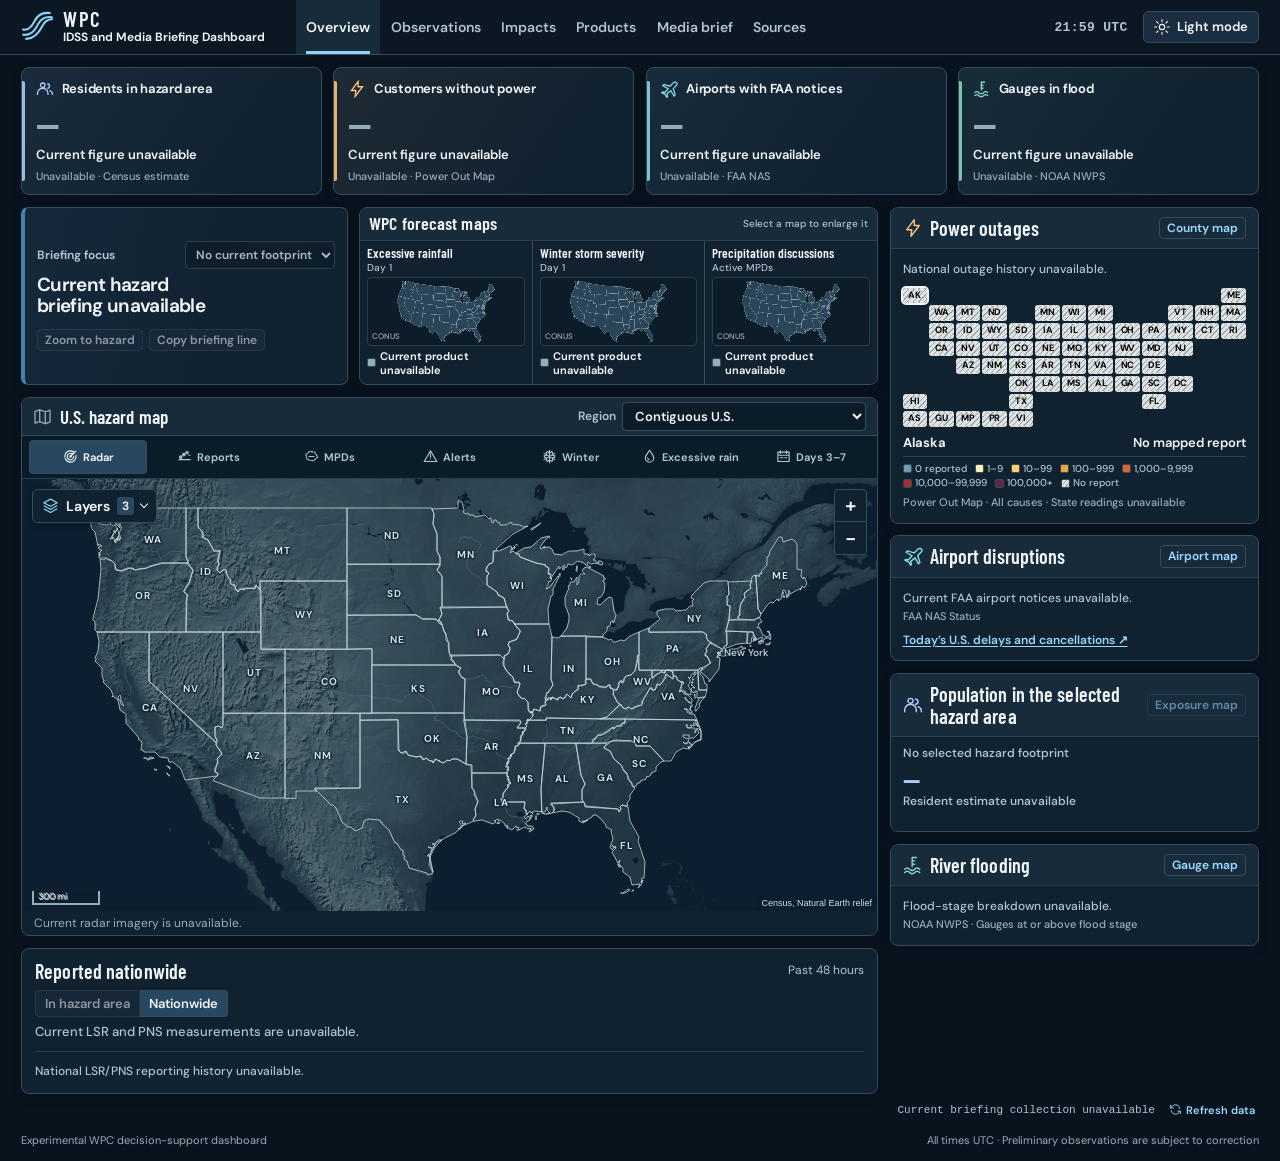
==== commit dd47b86b: "Show the forecast triptych beside the opening headline and drill directly into a state" ====
--- a/index.html
+++ b/index.html
@@ -126,7 +126,7 @@
     </div>
     <aside class="impact-rail" aria-label="Current power, aviation and river impacts">
       <section class="monitor-card outage-monitor" aria-labelledby="outage-heading">
-        <header class="monitor-head"><div><svg aria-hidden="true"><use href="#i-power"/></svg><h2 id="outage-heading">Power outages</h2></div><button type="button" data-map-product="power">County map</button></header>
+        <header class="monitor-head"><div><svg aria-hidden="true"><use href="#i-power"/></svg><h2 id="outage-heading">Power outages</h2></div><button type="button" data-map-product="power" id="overview-county-map">County map</button></header>
         <div id="overview-power" class="monitor-body"><p class="monitor-empty">Loading utility reports…</p></div>
       </section>
       <section class="monitor-card air-monitor" aria-labelledby="air-heading">
--- a/assets/overview.css
+++ b/assets/overview.css
@@ -151,3 +151,36 @@
   #focus-reports{grid-template-columns:1fr;}.focus-reading,.focus-reading:first-child{grid-template-areas:"icon place value" ". meta meta";grid-template-columns:24px minmax(0,1fr) auto;}
 }
 @media(max-width:390px){.forecast-head strong{font-size:13px;}.chart-axis{font-size:9px;}.brand-wordmark>span{font-size:10px;}}
+
+/* On a workstation the three national product maps share the same row as the interview headline. */
+@media(min-width:1100px) {
+  .weather-column {display:grid;grid-template-columns:minmax(0,.85fr) minmax(0,1.35fr);grid-template-areas:"focus previews" "map map" "reports reports";align-content:start;gap:var(--board-gap);}
+  .weather-column>.focus-intro {grid-area:focus;align-self:stretch;display:flex;flex-direction:column;align-items:stretch;justify-content:center;gap:3px;padding:9px 12px;}
+  .weather-column>.focus-intro .focus-toolbar {order:0;justify-content:space-between;}
+  .weather-column>.focus-intro .focus-toolbar select {max-width:68%;}
+  .weather-column>.focus-intro #focus-headline {order:1;margin:3px 0 1px;font-size:clamp(18px,1.48vw,29px);}
+  .weather-column>.focus-intro #focus-area {order:2;}
+  .weather-column>.focus-intro #focus-glance {order:3;margin:1px 0;}
+  .weather-column>.focus-intro #focus-validity {order:4;}
+  .weather-column>.focus-intro .focus-attribution {order:5;justify-content:flex-start;gap:5px;margin:2px 0;}
+  .weather-column>.focus-intro .focus-attribution time {margin-inline-start:0;}
+  .weather-column>.focus-intro .focus-actions {order:6;justify-content:flex-start;margin-top:1px;}
+  .weather-column>.focus-intro #focus-feedback {order:7;}
+  .weather-column>.outlook-deck {grid-area:previews;align-self:stretch;display:flex;flex-direction:column;}
+  .weather-column>.atlas-column {grid-area:map;}
+  .weather-column>.focus-observed {grid-area:reports;}
+  .outlook-deck .deck-heading {padding:6px 9px;}
+  .outlook-deck .deck-heading h2 {font-size:clamp(18px,1.2vw,23px);}
+  .outlook-deck .deck-heading>span {font-size:10px;}
+  .outlook-deck .outlook-grid {flex:1;}
+  .outlook-deck .forecast-preview {padding:5px 7px;}
+  .outlook-deck .forecast-head {align-items:flex-start;display:grid;gap:1px;}
+  .outlook-deck .forecast-head strong {font-size:clamp(13px,1.03vw,19px);}
+  .outlook-deck .forecast-head small,.outlook-deck .forecast-time {font-size:10px;}
+  .outlook-deck .forecast-plot {margin:3px 0;}
+  .outlook-deck .forecast-plot canvas {max-height:91px;}
+  .outlook-deck .forecast-value {font-size:clamp(11px,.85vw,15px);gap:4px;}
+  .outlook-deck .forecast-area {font-size:8px;}
+}
+.daily-air-link {display:inline-block;margin-top:4px;color:var(--action);font:600 12px/1.3 var(--body);}
+@media(max-width:760px) {.outlook-deck{order:2;}.outage-monitor{order:3;}.air-monitor{order:4;}}
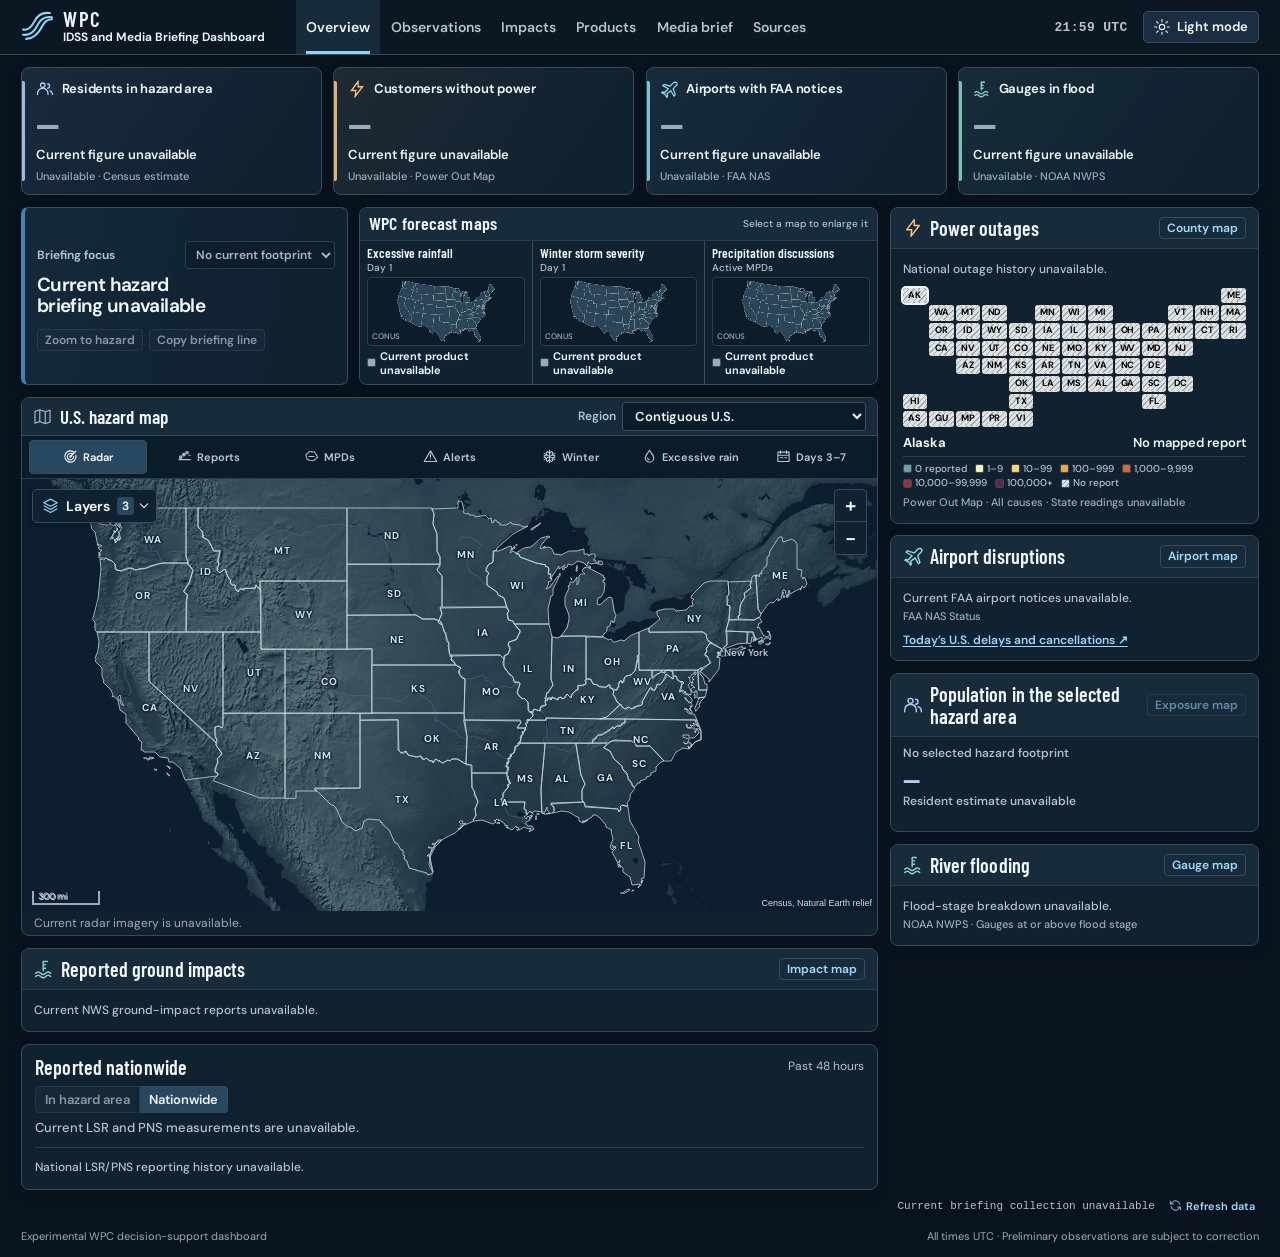
==== commit 0f0b310c: "Surface preliminary road closures, rescues, stranded vehicles and damage with location and time" ====
--- a/index.html
+++ b/index.html
@@ -112,6 +112,10 @@
     <div class="deck-heading"><h2 id="outlook-deck-title">WPC forecast maps</h2><span>Select a map to enlarge it</span></div>
     <div class="outlook-grid" id="forecast-previews"></div>
   </section>
+    <section class="ground-desk monitor-card" aria-labelledby="ground-desk-heading">
+      <header class="monitor-head"><div><svg aria-hidden="true"><use href="#i-ground"/></svg><h2 id="ground-desk-heading">Reported ground impacts</h2></div><button type="button" data-map-product="ground">Impact map</button></header>
+      <div id="overview-ground" class="monitor-body"><p class="monitor-empty">Loading NWS impact reports…</p></div>
+    </section>
     <section class="focus-observed" aria-labelledby="focus-evidence-title">
       <div class="focus-report-heading"><h3 id="focus-evidence-title">Measured weather</h3><span id="focus-window">Past 48 hours</span></div>
       <div class="focus-scopes" role="group" aria-label="Geographic scope of measured reports">
--- a/assets/overview.css
+++ b/assets/overview.css
@@ -184,3 +184,15 @@
 }
 .daily-air-link {display:inline-block;margin-top:4px;color:var(--action);font:600 12px/1.3 var(--body);}
 @media(max-width:760px) {.outlook-deck{order:2;}.outage-monitor{order:3;}.air-monitor{order:4;}}
+
+.ground-desk .monitor-head svg {color:var(--water);}
+.ground-window {margin:0 0 7px;font:550 12px/1.3 var(--body);color:var(--muted);}
+.ground-figures {display:grid;grid-template-columns:repeat(4,minmax(0,1fr));border:1px solid var(--line);border-radius:5px;background:var(--inset);}
+.ground-figures>div {display:flex;flex-direction:column;gap:3px;padding:6px 9px;min-width:0;border-left:1px solid var(--line);}
+.ground-figures>div:first-child {border:0;}
+.ground-figures strong {font:650 clamp(22px,1.8vw,32px)/1 var(--narrow);color:var(--water);}
+.ground-figures span,.ground-report {font:550 12px/1.3 var(--body);}
+.ground-report {display:grid;grid-template-columns:1fr 1.4fr auto;gap:5px 8px;align-items:baseline;padding:6px 0;border-bottom:1px solid var(--line);}
+.ground-report a {font-size:11px;}
+@media(min-width:1100px){.weather-column {grid-template-areas:"focus previews" "map map" "ground ground" "reports reports";}.weather-column>.ground-desk{grid-area:ground;}}
+@media(max-width:760px){.ground-desk{order:5;}.focus-observed{order:6;}.population-desk{order:7;}.river-monitor{order:8;}.ground-figures span{font-size:11px;}.ground-figures>div{padding:6px 4px;}.ground-report{grid-template-columns:1fr auto;}.ground-report span{grid-row:2;grid-column:1/-1;}}
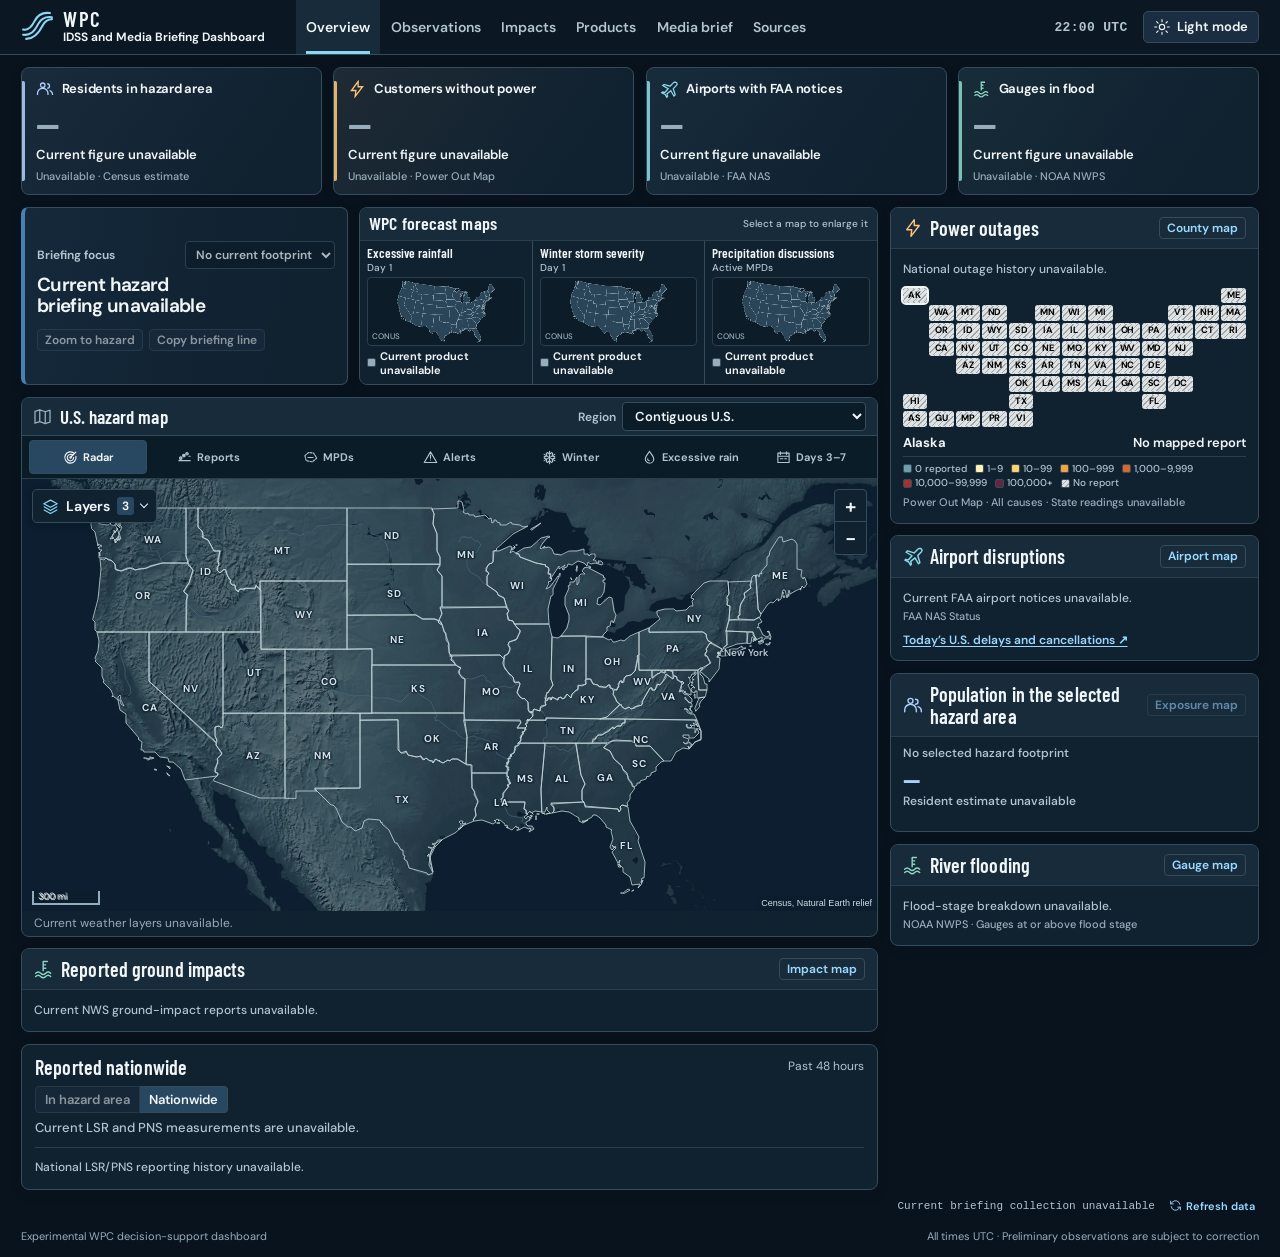
==== commit f4a7d280: "Make nearby storm reports and river gauges readable on the map" ====
--- a/index.html
+++ b/index.html
@@ -9,13 +9,14 @@
   <title>WPC IDSS and Media Briefing Dashboard</title>
   <link rel="icon" href="./assets/mark.svg" type="image/svg+xml">
   <link rel="stylesheet" href="./assets/leaflet/leaflet.css">
-  <link rel="stylesheet" href="./assets/command-map.css">
+  <link rel="stylesheet" href="./assets/command-map.css?v=20261127">
   <link rel="stylesheet" href="./assets/outage-layer.css">
   <link rel="stylesheet" href="./assets/briefing.css">
   <link rel="stylesheet" href="./assets/focus-desk.css">
-  <link rel="stylesheet" href="./assets/overview.css">
+  <link rel="stylesheet" href="./assets/overview.css?v=20261126">
+  <link rel="stylesheet" href="./assets/point-browser.css">
   <script defer src="./assets/leaflet/leaflet.js"></script>
-  <script type="module" src="./assets/briefing.js"></script>
+  <script type="module" src="./assets/briefing.js?v=20261127"></script>
 </head>
 <body>
 <a class="skip" href="#main">Skip to data</a>
@@ -77,6 +78,18 @@
         <button type="button" data-product="ero1" aria-pressed="false"><svg><use href="#i-rain"/></svg>Excessive rain</button>
         <button type="button" data-product="outlook" aria-pressed="false"><svg><use href="#i-outlook"/></svg>Days 3–7</button>
       </div>
+      <div id="map-point-controls" class="map-point-controls" hidden>
+        <div id="weather-point-sources" role="group" aria-label="Storm report source" hidden>
+          <button type="button" data-map-source="" aria-pressed="true">All reports</button><button type="button" data-map-source="LSR" aria-pressed="false" title="Local Storm Reports">LSR</button><button type="button" data-map-source="PNS" aria-pressed="false" title="Public Information Statements">PNS</button>
+        </div>
+        <div id="ground-point-sources" role="group" aria-label="Ground impact source" hidden>
+          <button type="button" data-ground-source="all" aria-pressed="true">All</button><button type="button" data-ground-source="NWPS" aria-pressed="false">River gauges</button><button type="button" data-ground-source="LSR" aria-pressed="false">Impact reports</button>
+        </div>
+        <label id="observation-control" hidden>Hazard<select id="map-observation"><option value="all">All hazards</option><option value="snow">Snow / sleet</option><option value="ice">Ice accretion</option><option value="rain">Rain</option><option value="wind">Wind</option><option value="effect">Weather impacts</option><option value="hail">Hail</option><option value="cold">Cold</option><option value="heat">Heat</option></select></label>
+        <label id="map-report-window" hidden>Past<select id="map-report-hours"><option value="6">6 hours</option><option value="12">12 hours</option><option value="24">24 hours</option><option value="48" selected>48 hours</option></select></label>
+        <span class="point-count-guide">Number badges group nearby entries.</span>
+      </div>
+      <div class="map-workspace">
       <div class="map-frame"><div id="atlas" class="geo-map" aria-label="Interactive weather and impact map"></div><div class="map-zoom" role="group" aria-label="Map zoom"><button type="button" id="zoom-in" aria-label="Zoom in">+</button><button type="button" id="zoom-out" aria-label="Zoom out">−</button></div>
         <details class="map-settings" id="map-settings"><summary><svg aria-hidden="true"><use href="#i-layers"/></svg>Layers<span class="layer-count" id="layer-count" aria-label="Active map layers"></span></summary>
           <div class="map-settings-body">
@@ -99,9 +112,10 @@
           </div>
         </details>
       </div>
+      <section id="nearby-panel" class="nearby-panel" aria-labelledby="nearby-title" hidden></section>
+      </div>
       <label id="power-control" class="subcontrol" hidden>Outage geography<select id="map-power-level"><option value="auto">Auto · states to counties</option><option value="state">States</option><option value="county">Counties</option></select></label>
       <label id="winter-control" class="subcontrol" hidden>Winter product<select id="winter-layer"></select></label>
-      <label id="observation-control" class="subcontrol" hidden>Report type<select id="map-observation"><option value="all">All reports</option><option value="snow">Snow</option><option value="ice">Ice accretion</option><option value="rain">Rain</option><option value="wind">Wind</option><option value="effect">Weather impacts</option><option value="hail">Hail</option><option value="cold">Cold</option><option value="heat">Heat</option></select></label>
       <div class="map-reading"><span id="map-focus-key" hidden></span><span id="map-phase" role="status"></span></div>
       <div id="radar-controls" class="subcontrol" hidden><label for="radar-frame">Radar time</label><select id="radar-frame"></select><button type="button" id="radar-loop" aria-pressed="false">Play loop</button></div>
       <div id="map-legend" class="legend" aria-label="Map legend"></div><p id="map-foot" class="map-foot">Loading geographic layers…</p>
--- a/assets/command-map.css
+++ b/assets/command-map.css
@@ -31,8 +31,6 @@
 .idss-detail-title{font-size:14px;line-height:1.24;display:block;color:inherit}
 .idss-detail-line{font-size:11px;display:block;color:inherit}
 .idss-detail-source{justify-self:start;display:block;margin-top:4px;color:#125C83!important;font-weight:700;text-decoration:underline}
-.idss-nearby-list{display:grid;gap:3px;margin-top:7px}
-.idss-nearby-list button{background:#EDF3F4;border:1px solid #B8C9CD;text-align:left;font-family:inherit;font-size:11px;line-height:1.3;color:#123D55;padding:4px 6px;border-radius:4px;cursor:pointer}
 @media(max-width:650px){.idss-map.leaflet-container{min-height:315px}.idss-map .leaflet-control-zoom a{width:36px;height:36px;line-height:36px}.idss-map .leaflet-control-attribution{max-width:72vw;font-size:8px}.idss-map .leaflet-control-zoom{margin:8px}}
 /* Base cartography is styled separately from every meteorological layer. */
 .idss-map[data-basemap=dark]{background:#0c1e2e}
--- a/assets/point-browser.css
+++ b/assets/point-browser.css
@@ -0,0 +1,60 @@
+#map-stage { container:weather-map / inline-size; }
+.map-workspace { display:grid;grid-template-columns:minmax(0,1fr); }
+.map-workspace>.map-frame { min-width:0; }
+.map-point-controls { display:flex;flex-wrap:wrap;align-items:center;gap:.4rem .8rem;padding:.4rem .7rem;background:var(--panel);border-bottom:1px solid var(--line); }
+.map-point-controls [role=group],.nearby-types { display:flex;flex-wrap:wrap;gap:3px; }
+.map-point-controls [role=group]{padding:2px;border:1px solid var(--rule);border-radius:5px;background:var(--inset);}
+.map-point-controls button,.nearby-types button { padding:.22rem .5rem;border-radius:3px;font:600 .875rem/1.25 var(--body);color:var(--muted);background:transparent;border:1px solid transparent; }
+.map-point-controls [aria-pressed=true],.nearby-types [aria-pressed=true] { color:var(--ink);background:var(--selected);border-color:var(--rule); }
+.map-point-controls label { display:inline-flex;align-items:center;gap:.3rem;font:600 .875rem/1.2 var(--body);color:var(--muted); }
+.map-point-controls select { border:1px solid var(--rule);border-radius:4px;padding:.25rem .3rem;font:550 .875rem/1.2 var(--body); }
+.point-count-guide { font:.8rem/1.35 var(--body);color:var(--muted); }
+.idss-map .idss-glyph-count { font:700 10px/1.2 var(--body);min-width:15px;padding:1px 3px; }
+.nearby-panel { min-width:0;padding:.8rem .9rem;background:var(--panel);color:var(--ink);border-top:2px solid var(--rule);font:1rem/1.4 var(--body);scroll-margin-block:1rem; }
+.nearby-head { display:flex;align-items:flex-start;justify-content:space-between;gap:.65rem; }
+.nearby-head h3 { margin:0;font:650 clamp(1.3rem,1.65vw,1.75rem)/1.1 var(--narrow);color:var(--ink); }
+.nearby-head p,.nearby-empty,.nearby-list-tools { margin:.25rem 0 0;font:.875rem/1.35 var(--body);color:var(--muted); }
+.nearby-head button,.nearby-actions button,.nearby-pager button,.nearby-back,.nearby-list-tools button {
+  flex:none;padding:.32rem .55rem;border:1px solid var(--rule);background:var(--button);color:var(--action);border-radius:4px;font:600 .875rem/1.25 var(--body);
+}
+.nearby-panel :focus-visible,.map-point-controls :focus-visible { outline:2px solid var(--action);outline-offset:2px; }
+.nearby-panel h3:focus { outline:none; }
+.nearby-types { margin:.55rem 0 .2rem; }
+.nearby-types button { border-color:var(--line); }
+.nearby-search { display:grid;gap:.2rem;margin:.55rem 0;font:600 .85rem/1.3 var(--body);color:var(--muted); }
+.nearby-search input { width:100%;min-width:0;padding:.4rem .55rem;border:1px solid var(--rule);border-radius:4px;background:var(--inset);color:var(--ink);font:.95rem/1.3 var(--body); }
+.nearby-list-tools { display:flex;align-items:center;justify-content:space-between;gap:.5rem;margin:.65rem 0 .45rem; }
+.nearby-rows { list-style:none;margin:0;padding:0;border-top:1px solid var(--rule); }
+.nearby-rows li { margin:0;padding:0; }
+.nearby-row { display:grid;gap:.16rem;width:100%;text-align:left;border:0;border-bottom:1px solid var(--line);border-radius:0;background:transparent;color:var(--ink);padding:.55rem .2rem; }
+.nearby-row:hover,.nearby-row:focus-visible { background:var(--panel-high); }
+.nearby-meta { display:flex;flex-wrap:wrap;align-items:center;justify-content:space-between;gap:.18rem .5rem;font:500 .8rem/1.35 var(--body);color:var(--muted);font-variant-numeric:tabular-nums; }
+.nearby-source { font-weight:680;color:var(--action); }
+.nearby-place { display:block;font:650 1rem/1.28 var(--body);color:var(--ink);overflow-wrap:break-word; }
+.nearby-measure { font:550 .9rem/1.35 var(--body);color:var(--muted);overflow-wrap:break-word; }
+.nearby-swatch { display:inline-block;width:.6rem;height:.6rem;margin-right:.4rem;border-radius:2px;border:1px solid color-mix(in srgb,var(--ink) 40%,transparent); }
+.nearby-caution { color:var(--notice);font:.85rem/1.4 var(--body);margin:.2rem 0; }
+.nearby-pager { display:flex;align-items:center;justify-content:space-between;gap:.5rem;margin-top:.6rem;color:var(--muted);font:.85rem var(--body); }
+.nearby-panel button:disabled { opacity:.45;cursor:default; }
+.nearby-back { margin-top:.7rem; }
+.nearby-reading { padding:.7rem 0 0; }
+.nearby-reading-value { display:flex;flex-wrap:wrap;align-items:baseline;gap:.1rem .5rem;border-left:4px solid var(--reading-color);padding:.2rem .55rem;margin:.55rem 0;background:var(--inset); }
+.nearby-reading-value strong { font:650 1.8rem/1.15 var(--narrow);font-variant-numeric:tabular-nums; }
+.nearby-reading-value span { font:600 1rem/1.4 var(--body); }
+.nearby-fields { display:grid;grid-template-columns:auto minmax(0,1fr);gap:.3rem .7rem;margin:.55rem 0;color:var(--ink);font:.9rem/1.4 var(--body); }
+.nearby-fields dt { color:var(--muted); }
+.nearby-fields dd { margin:0;overflow-wrap:break-word; }
+.nearby-actions { display:flex;flex-wrap:wrap;align-items:center;gap:.45rem .85rem;margin-top:.8rem;font:600 .875rem/1.4 var(--body); }
+.nearby-actions a { text-decoration:underline;text-underline-offset:.17em; }
+@container weather-map (min-width:46rem){
+  .map-workspace:has(>.nearby-panel:not([hidden])) { grid-template-columns:minmax(0,1fr) clamp(20rem,39cqi,29rem); }
+  .map-workspace:has(>.nearby-panel:not([hidden])) .map-frame { display:flex;flex-direction:column; }
+  .map-workspace:has(>.nearby-panel:not([hidden])) #atlas { flex:1 0 auto; }
+  .nearby-panel { border-top:0;border-left:2px solid var(--rule); }
+}
+@container weather-map (max-width:35rem){
+  .map-point-controls { gap:.4rem .55rem; }
+  .map-point-controls button,.map-point-controls select,.nearby-panel button:not(.nearby-row) { min-height:2.25rem; }
+  .nearby-row { padding:.7rem .2rem; }
+}
+
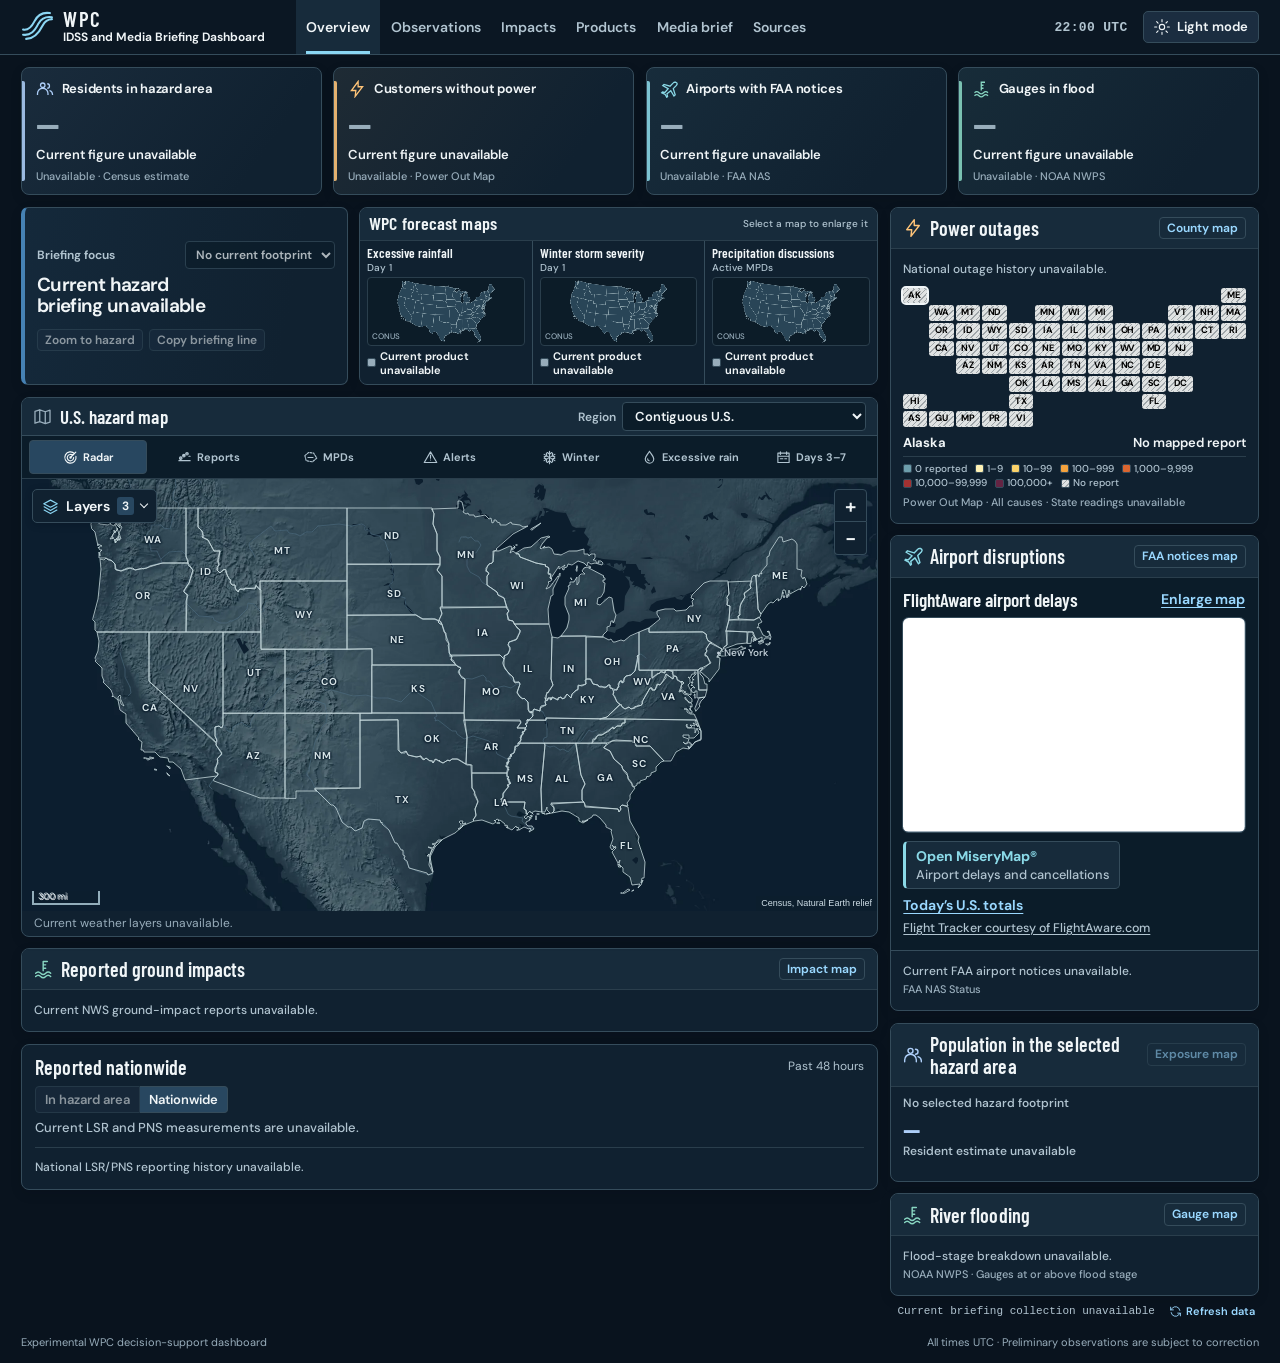
==== commit 445d7098: "Show the FlightAware airport delay map in the IDSS aviation briefing" ====
--- a/index.html
+++ b/index.html
@@ -13,10 +13,10 @@
   <link rel="stylesheet" href="./assets/outage-layer.css">
   <link rel="stylesheet" href="./assets/briefing.css">
   <link rel="stylesheet" href="./assets/focus-desk.css">
-  <link rel="stylesheet" href="./assets/overview.css?v=20261126">
+  <link rel="stylesheet" href="./assets/overview.css?v=20261127-air">
   <link rel="stylesheet" href="./assets/point-browser.css">
   <script defer src="./assets/leaflet/leaflet.js"></script>
-  <script type="module" src="./assets/briefing.js?v=20261127"></script>
+  <script type="module" src="./assets/briefing.js?v=20261127-air"></script>
 </head>
 <body>
 <a class="skip" href="#main">Skip to data</a>
@@ -148,7 +148,22 @@
         <div id="overview-power" class="monitor-body"><p class="monitor-empty">Loading utility reports…</p></div>
       </section>
       <section class="monitor-card air-monitor" aria-labelledby="air-heading">
-        <header class="monitor-head"><div><svg aria-hidden="true"><use href="#i-plane"/></svg><h2 id="air-heading">Airport disruptions</h2></div><button type="button" data-map-product="aviation">Airport map</button></header>
+        <header class="monitor-head"><div><svg aria-hidden="true"><use href="#i-plane"/></svg><h2 id="air-heading">Airport disruptions</h2></div><button type="button" data-map-product="aviation">FAA notices map</button></header>
+        <div id="overview-flight-map">
+          <figure id="flightaware-visual" class="flightaware-visual" aria-labelledby="flightaware-title">
+            <div class="flightaware-head"><h3 id="flightaware-title">FlightAware airport delays</h3><a class="flightaware-enlarge" href="#aviation" aria-label="Enlarge FlightAware airport delay map">Enlarge map</a></div>
+            <div class="flightaware-screen">
+              <iframe id="flightaware-frame" title="FlightAware U.S. airport delays and weather radar" src="https://embed.flightaware.com/commercial/integrated/web/delay_map.rvt" width="640" height="400" scrolling="no" loading="lazy" referrerpolicy="strict-origin-when-cross-origin"></iframe>
+            </div>
+            <figcaption>
+              <div class="flightaware-links">
+                <a class="miserymap-link" href="https://www.flightaware.com/miserymap/" target="_blank" rel="noopener noreferrer"><strong>Open MiseryMap®</strong><span>Airport delays and cancellations</span></a>
+                <a href="https://www.flightaware.com/live/cancelled/today/US" target="_blank" rel="noopener noreferrer">Today’s U.S. totals</a>
+              </div>
+              <a class="flightaware-credit" href="https://www.flightaware.com/" target="_blank" rel="noopener noreferrer">Flight Tracker courtesy of FlightAware.com</a>
+            </figcaption>
+          </figure>
+        </div>
         <div id="overview-air" class="monitor-body"><p class="monitor-empty">Loading FAA notices…</p></div>
       </section>
   <section class="population-desk monitor-card" aria-labelledby="population-heading">
@@ -175,7 +190,7 @@
       <div class="impact-detail">
         <section data-impact-pane="exposure"><div class="subhead"><h3>Resident exposure</h3><button data-map-product="exposure" type="button">View on map ↗</button></div><div id="exposure-panel"></div></section>
         <section data-impact-pane="power" hidden><div class="subhead"><h3>Utility outages</h3><button data-map-product="power" type="button">View on map ↗</button></div><div id="power-panel"></div></section>
-        <section data-impact-pane="aviation" hidden><div class="subhead"><h3>Aviation disruption</h3><button data-map-product="aviation" type="button">View on map ↗</button></div><div id="aviation-panel"></div></section>
+        <section data-impact-pane="aviation" hidden><div class="subhead"><h3>Aviation disruption</h3><button data-map-product="aviation" type="button">FAA notices map</button></div><div id="detail-flight-map"></div><div id="aviation-panel"></div></section>
         <section data-impact-pane="ground" hidden><div class="subhead"><h3>Ground impacts and river observations</h3><button data-map-product="ground" type="button">View on map ↗</button></div><div id="ground-panel"></div></section>
       </div>
       <aside class="briefing-notes"><div class="subhead"><h3>For the next interview</h3><a href="#brief">Prepare brief ↗</a></div><div id="priorities"></div></aside>
--- a/assets/overview.css
+++ b/assets/overview.css
@@ -182,7 +182,22 @@
   .outlook-deck .forecast-value {font-size:clamp(11px,.85vw,15px);gap:4px;}
   .outlook-deck .forecast-area {font-size:8px;}
 }
-.daily-air-link {display:inline-block;margin-top:4px;color:var(--action);font:600 12px/1.3 var(--body);}
+.flightaware-visual {box-sizing:border-box;margin:0;padding:.65rem .8rem .7rem;background:var(--inset);color:var(--ink);border-bottom:1px solid var(--rule);}
+.flightaware-head,.flightaware-links {display:flex;align-items:center;justify-content:space-between;flex-wrap:wrap;gap:.4rem .7rem;}
+.flightaware-head {margin-bottom:.45rem;}
+.flightaware-head h3 {margin:0;color:var(--ink);font:650 1.2rem/1.2 var(--narrow);}
+.flightaware-head a,.flightaware-links a {color:var(--action);font:650 .875rem/1.3 var(--body);text-underline-offset:.18em;}
+.flightaware-screen {position:relative;overflow:hidden;aspect-ratio:8/5;width:100%;background:#183c56;border-radius:.35rem;box-shadow:0 0 0 1px var(--rule);}
+.flightaware-screen iframe {display:block;position:absolute;inset:0 auto auto 0;width:640px;height:400px;max-width:none;border:0;transform-origin:top left;transform:scale(var(--flight-map-scale,1));}
+.flightaware-links {justify-content:flex-start;margin-top:.55rem;}
+.flightaware-links .miserymap-link {display:inline-flex;flex-direction:column;gap:.1rem;align-items:flex-start;padding:.35rem .58rem .38rem;color:var(--ink);background:var(--panel-high);border:1px solid var(--rule);border-left:3px solid var(--aviation);border-radius:.3rem;text-decoration:none;}
+.miserymap-link strong {color:var(--aviation);font-weight:700;}
+.miserymap-link span {color:var(--muted);font:500 .8rem/1.2 var(--body);}
+.miserymap-link:hover strong,.miserymap-link:focus-visible strong {text-decoration:underline;}
+.flightaware-credit {display:inline-block;margin-top:.45rem;color:var(--muted);font:500 .78rem/1.25 var(--body);text-underline-offset:.16em;}
+.flightaware-visual a:focus-visible,.flightaware-screen:focus-within {outline:2px solid var(--action);outline-offset:2px;}
+#detail-flight-map .flightaware-visual {width:min(100%,48rem);margin:.4rem 0 1rem;border:1px solid var(--rule);border-radius:.55rem;}
+#detail-flight-map .flightaware-enlarge {display:none;}
 @media(max-width:760px) {.outlook-deck{order:2;}.outage-monitor{order:3;}.air-monitor{order:4;}}
 
 .ground-desk .monitor-head svg {color:var(--water);}
